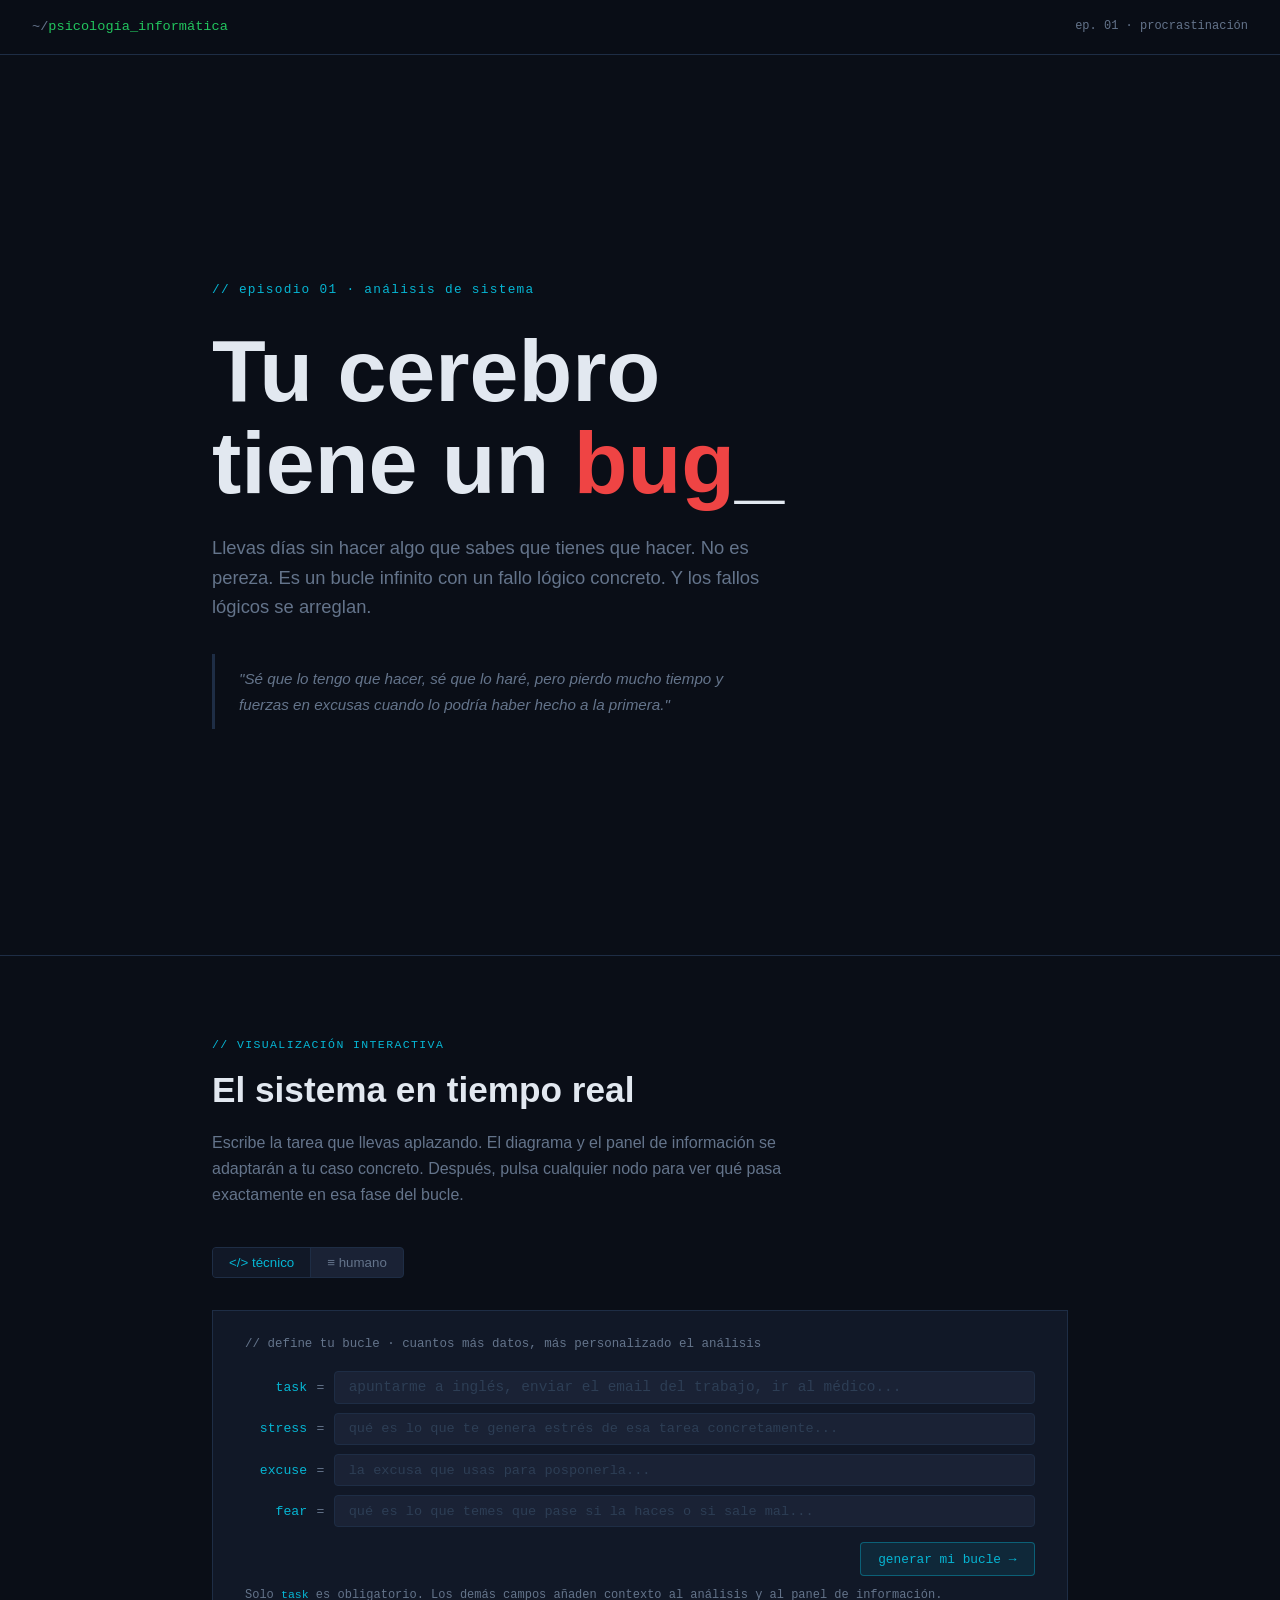
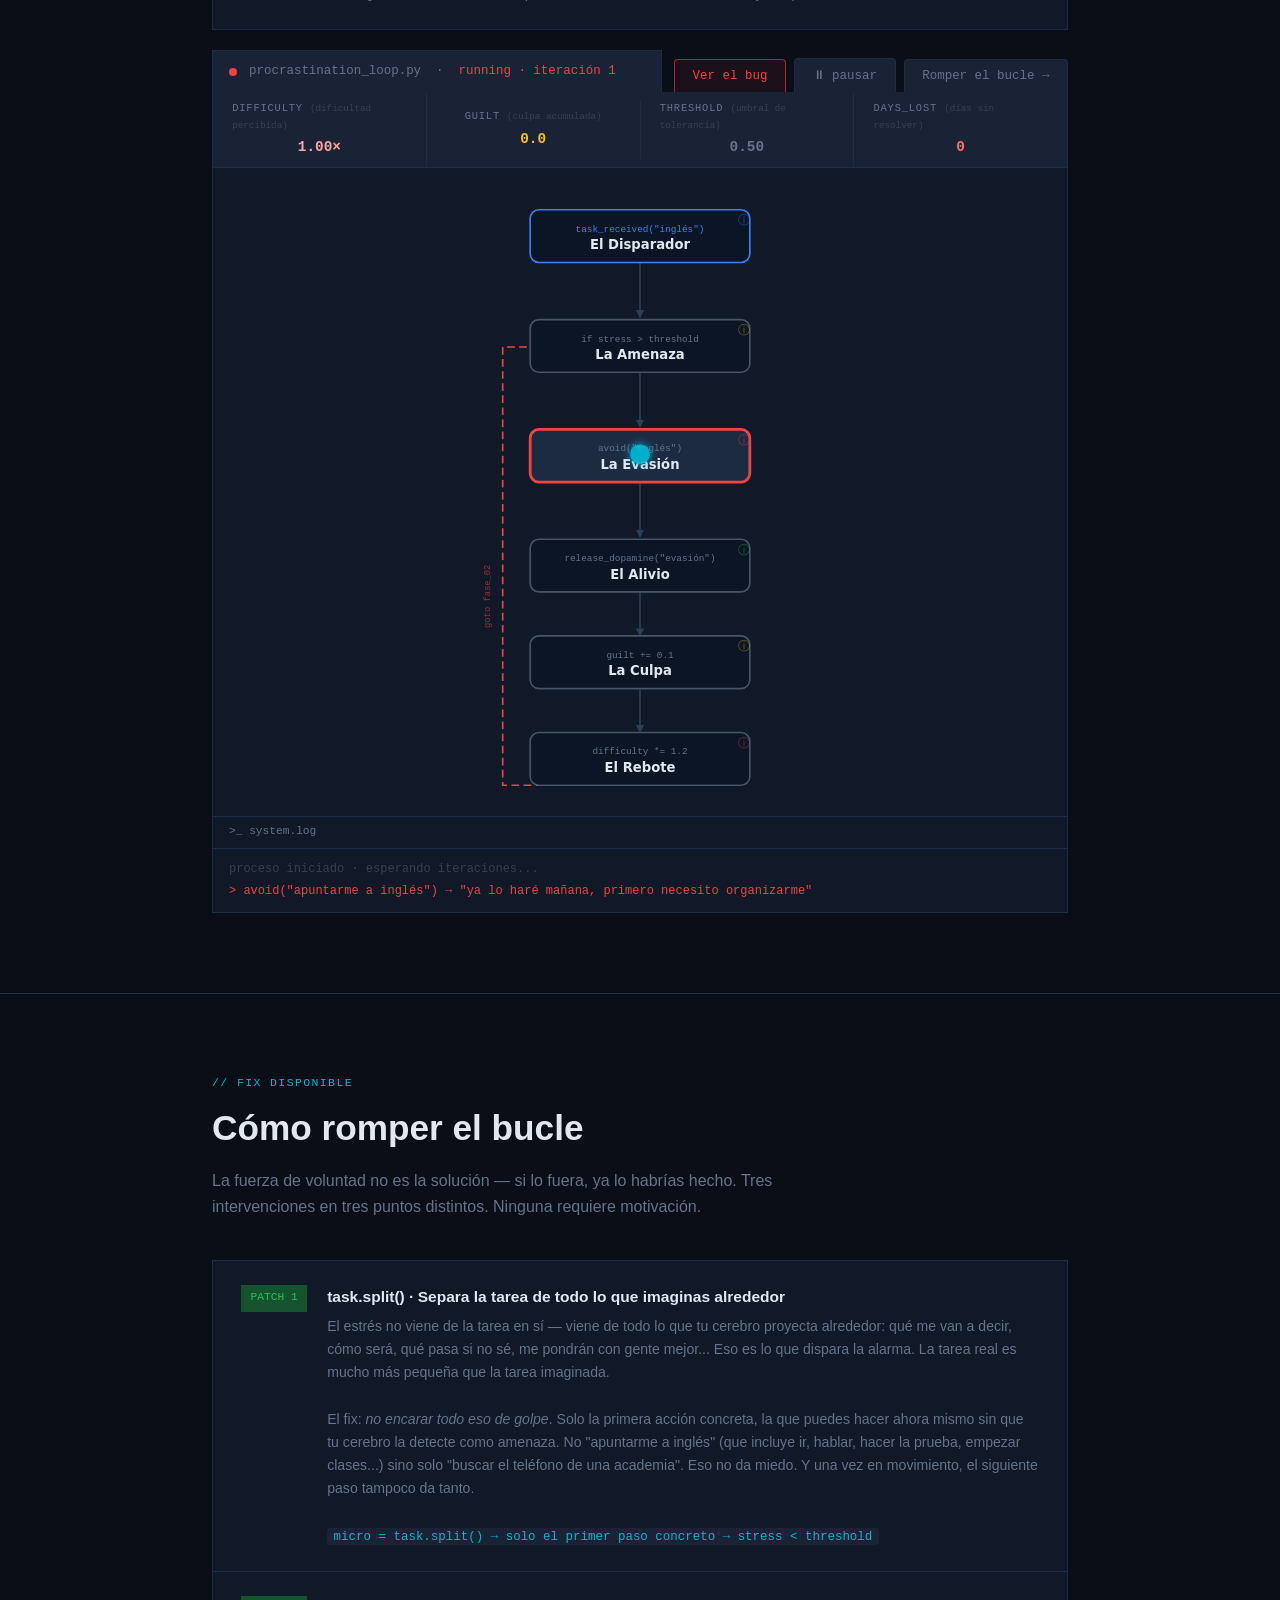
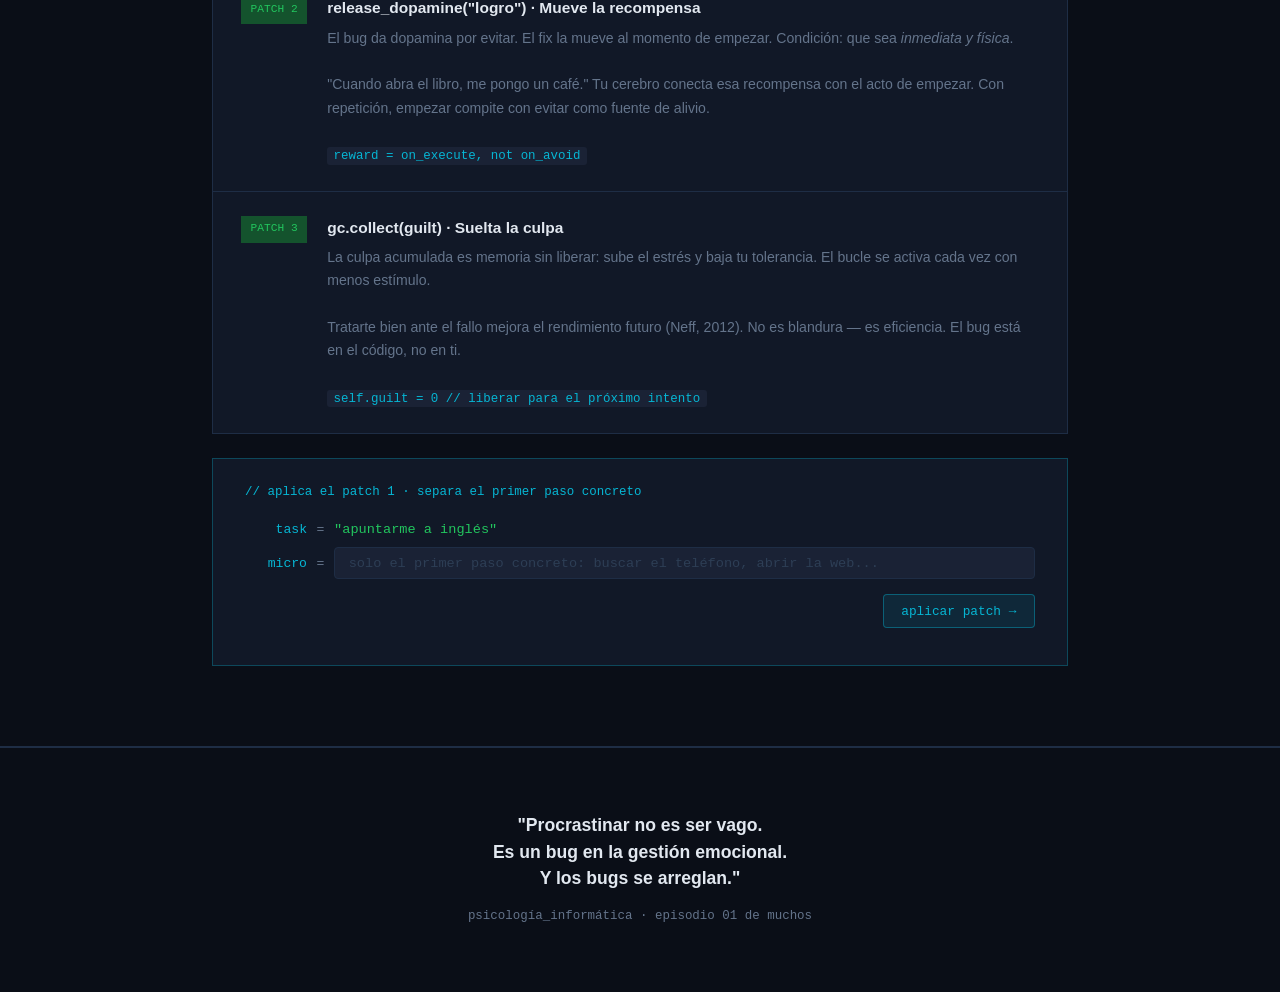
==== index.html @ adb2d603 "Proyecto psicología informática - ep01 procrastinación Dos versiones: técnica (raíz) y accesible (pa" ====
<!DOCTYPE html>
<html lang="es">
<head>
  <meta charset="UTF-8">
  <meta name="viewport" content="width=device-width, initial-scale=1.0">
  <title>Tu cerebro tiene un bug · psicología_informática</title>
  <link rel="stylesheet" href="style.css">
</head>
<body>

<nav>
  <span class="nav-logo"><span>~/</span>psicología_informática</span>
  <span class="nav-ep">ep. 01 · procrastinación</span>
</nav>

<!-- HERO -->
<div class="hero">
  <p class="hero-tag">// episodio 01 · análisis de sistema</p>
  <h1>Tu cerebro<br>tiene un <span class="bug-word">bug</span></h1>
  <p class="hero-sub">
    Llevas días sin hacer algo que sabes que tienes que hacer.
    No es pereza. Es un bucle infinito con un fallo lógico concreto.
    Y los fallos lógicos se arreglan.
  </p>
  <blockquote class="hero-quote">
    "Sé que lo tengo que hacer, sé que lo haré, pero pierdo mucho tiempo
    y fuerzas en excusas cuando lo podría haber hecho a la primera."
  </blockquote>
</div>

<hr class="div">

<!-- DIAGRAMA -->
<section class="fi">
  <div class="wrap">
    <p class="section-label">// visualización interactiva</p>
    <h2>El sistema en tiempo real</h2>
    <p class="section-desc">
      Escribe la tarea que llevas aplazando. El diagrama y el panel de información se adaptarán a tu caso concreto.
      Después, pulsa cualquier nodo para ver qué pasa exactamente en esa fase del bucle.
    </p>

    <!-- MODE TOGGLE -->
    <div class="mode-switch">
      <button class="ms-btn ms-active ms-tech" id="btn-tech">&lt;/&gt; técnico</button>
      <button class="ms-btn ms-human" id="btn-human">≡ humano</button>
    </div>

    <!-- TASK INPUT -->
    <div class="task-form">
      <div class="tf-comment">// define tu bucle · cuantos más datos, más personalizado el análisis</div>
      <div class="tf-field">
        <span class="tf-key">task</span>
        <span class="tf-eq">=</span>
        <input id="tf-task" class="tf-input tf-main" type="text"
               placeholder="apuntarme a inglés, enviar el email del trabajo, ir al médico..."
               maxlength="55"/>
      </div>
      <div class="tf-field">
        <span class="tf-key">stress</span>
        <span class="tf-eq">=</span>
        <input id="tf-stress" class="tf-input" type="text"
               placeholder="qué es lo que te genera estrés de esa tarea concretamente..."
               maxlength="90"/>
      </div>
      <div class="tf-field">
        <span class="tf-key">excuse</span>
        <span class="tf-eq">=</span>
        <input id="tf-excuse" class="tf-input" type="text"
               placeholder="la excusa que usas para posponerla..."
               maxlength="90"/>
      </div>
      <div class="tf-field">
        <span class="tf-key">fear</span>
        <span class="tf-eq">=</span>
        <input id="tf-fear" class="tf-input" type="text"
               placeholder="qué es lo que temes que pase si la haces o si sale mal..."
               maxlength="90"/>
      </div>
      <div class="tf-actions">
        <button id="task-btn" class="tf-btn">generar mi bucle →</button>
      </div>
      <div class="tf-feedback" id="tf-fb">Solo <code style="color:var(--cyan);font-size:0.72rem">task</code> es obligatorio. Los demás campos añaden contexto al análisis y al panel de información.</div>
    </div>

    <!-- CONTROLS -->
    <div class="diag-controls" style="margin-top:1.25rem">
      <div class="diag-status">
        <div class="blink-dot" id="d-dot"></div>
        <span id="d-txt" style="font-size:0.78rem;">
          procrastination_loop.py &nbsp;·&nbsp;
          <span style="color:var(--red)">running · iteración <span id="d-iter">1</span></span>
        </span>
      </div>
      <div class="diag-btns">
        <button class="d-btn d-bug" id="btn-bug">Ver el bug</button>
        <button class="d-btn" id="btn-pause">⏸ pausar</button>
        <button class="d-btn" id="btn-fix">Romper el bucle →</button>
      </div>
    </div>

    <!-- LIVE COUNTERS -->
    <div class="counters-bar" id="counters-bar">
      <div class="c-item">
        <span class="c-label">difficulty <span class="c-label-es">(dificultad percibida)</span></span>
        <span class="c-val" id="cv-diff" style="color:#f87171">1.0×</span>
      </div>
      <div class="c-item">
        <span class="c-label">guilt <span class="c-label-es">(culpa acumulada)</span></span>
        <span class="c-val" id="cv-guilt" style="color:#fbbf24">0.0</span>
      </div>
      <div class="c-item">
        <span class="c-label">threshold <span class="c-label-es">(umbral de tolerancia)</span></span>
        <span class="c-val" id="cv-thresh" style="color:var(--muted)">0.50</span>
      </div>
      <div class="c-item">
        <span class="c-label">days_lost <span class="c-label-es">(días sin resolver)</span></span>
        <span class="c-val" id="cv-days" style="color:#f87171">0</span>
      </div>
    </div>

    <!-- DIAGRAM + PANEL -->
    <div class="diag-wrap" id="diag-wrap">
      <div class="diag-svg-container">
        <svg id="diag" viewBox="0 0 310 590" xmlns="http://www.w3.org/2000/svg"
             style="width:100%;display:block;max-height:72vh;">
          <defs>
            <marker id="af" viewBox="0 0 10 10" refX="9" refY="5" markerWidth="5" markerHeight="5" orient="auto">
              <path d="M0,0 L10,5 L0,10 z" fill="#2d3e55"/>
            </marker>
            <marker id="al" viewBox="0 0 10 10" refX="9" refY="5" markerWidth="5" markerHeight="5" orient="auto">
              <path d="M0,0 L10,5 L0,10 z" fill="#ef4444"/>
            </marker>
            <marker id="ab" viewBox="0 0 10 10" refX="9" refY="5" markerWidth="5" markerHeight="5" orient="auto">
              <path d="M0,0 L10,5 L0,10 z" fill="#22c55e"/>
            </marker>
            <filter id="glow" x="-60%" y="-60%" width="220%" height="220%">
              <feGaussianBlur stdDeviation="4" result="b"/>
              <feMerge><feMergeNode in="b"/><feMergeNode in="SourceGraphic"/></feMerge>
            </filter>
          </defs>

          <!-- loop-back spine -->
          <g id="g-lb" style="transition:opacity 0.6s">
            <path d="M155,562 L30,562 L30,163 L80,163"
              stroke="#ef4444" stroke-width="1.5" fill="none"
              stroke-dasharray="7,4" marker-end="url(#al)"/>
            <text transform="translate(18,390) rotate(-90)" text-anchor="middle"
              fill="#ef4444" opacity="0.6" font-family="Courier New,monospace" font-size="8">goto fase_02</text>
          </g>

          <!-- flow arrows -->
          <line x1="155" y1="86"  x2="155" y2="136" stroke="#2d3e55" stroke-width="1.5" marker-end="url(#af)"/>
          <line x1="155" y1="186" x2="155" y2="236" stroke="#2d3e55" stroke-width="1.5" marker-end="url(#af)"/>
          <line x1="155" y1="286" x2="155" y2="336" stroke="#2d3e55" stroke-width="1.5" marker-end="url(#af)"/>
          <line x1="155" y1="386" x2="155" y2="426" stroke="#2d3e55" stroke-width="1.5" marker-end="url(#af)"/>
          <line x1="155" y1="474" x2="155" y2="514" stroke="#2d3e55" stroke-width="1.5" marker-end="url(#af)"/>

          <!-- break arrows (fix mode) -->
          <g id="g-brk" style="opacity:0;transition:opacity 0.5s 0.3s">
            <line x1="230" y1="163" x2="268" y2="163" stroke="#22c55e" stroke-width="2" marker-end="url(#ab)"/>
            <line x1="230" y1="261" x2="268" y2="261" stroke="#22c55e" stroke-width="2" marker-end="url(#ab)"/>
            <line x1="230" y1="449" x2="268" y2="449" stroke="#22c55e" stroke-width="2" marker-end="url(#ab)"/>
          </g>

          <!-- patch circles (fix mode) -->
          <g id="g-patches" style="opacity:0;transition:opacity 0.5s 0.6s">
            <g data-node="p1" style="cursor:pointer">
              <circle cx="283" cy="163" r="11" fill="rgba(20,83,45,0.6)" stroke="#22c55e" stroke-width="1.5"/>
              <text x="283" y="167" fill="#4ade80" font-family="Courier New,monospace" font-size="8" font-weight="bold" text-anchor="middle">P1</text>
            </g>
            <g data-node="p2" style="cursor:pointer">
              <circle cx="283" cy="261" r="11" fill="rgba(20,83,45,0.6)" stroke="#22c55e" stroke-width="1.5"/>
              <text x="283" y="265" fill="#4ade80" font-family="Courier New,monospace" font-size="8" font-weight="bold" text-anchor="middle">P2</text>
            </g>
            <g data-node="p3" style="cursor:pointer">
              <circle cx="283" cy="449" r="11" fill="rgba(20,83,45,0.6)" stroke="#22c55e" stroke-width="1.5"/>
              <text x="283" y="453" fill="#4ade80" font-family="Courier New,monospace" font-size="8" font-weight="bold" text-anchor="middle">P3</text>
            </g>
          </g>

          <!-- NODES -->
          <g data-node="dis" id="nd-dis">
            <rect class="node-rect" x="55" y="38" width="200" height="48" rx="8"
              fill="#0b1525" stroke="#3b82f6" stroke-width="1.5" style="transition:stroke 0.3s,fill 0.3s,stroke-width 0.3s"/>
            <text id="t-dis" x="155" y="58" fill="#3b82f6" font-family="Courier New,monospace"
              font-size="8.5" text-anchor="middle">task_received("inglés")</text>
            <text x="155" y="74" fill="#e2e8f0" font-family="system-ui,sans-serif"
              font-size="12" font-weight="700" text-anchor="middle">El Disparador</text>
            <text x="244" y="51" fill="#3b82f6" font-family="system-ui" font-size="11" opacity="0.5">ⓘ</text>
          </g>

          <g data-node="ame" id="nd-ame">
            <rect class="node-rect" id="bx-ame" x="55" y="138" width="200" height="48" rx="8"
              fill="#0b1525" stroke="#475569" stroke-width="1.5" style="transition:stroke 0.3s,fill 0.3s,stroke-width 0.3s"/>
            <text id="t-ame" x="155" y="158" fill="#64748b" font-family="Courier New,monospace"
              font-size="8.5" text-anchor="middle">if stress &gt; threshold</text>
            <text x="155" y="174" fill="#e2e8f0" font-family="system-ui,sans-serif"
              font-size="12" font-weight="700" text-anchor="middle">La Amenaza</text>
            <text x="244" y="151" fill="#eab308" font-family="system-ui" font-size="11" opacity="0.5">ⓘ</text>
          </g>

          <g data-node="eva" id="nd-eva">
            <rect class="node-rect" id="bx-eva" x="55" y="238" width="200" height="48" rx="8"
              fill="#0b1525" stroke="#475569" stroke-width="1.5" style="transition:stroke 0.3s,fill 0.3s,stroke-width 0.3s"/>
            <text id="t-eva" x="155" y="258" fill="#64748b" font-family="Courier New,monospace"
              font-size="8.5" text-anchor="middle">avoid("inglés")</text>
            <text x="155" y="274" fill="#e2e8f0" font-family="system-ui,sans-serif"
              font-size="12" font-weight="700" text-anchor="middle">La Evasión</text>
            <text x="244" y="251" fill="#ef4444" font-family="system-ui" font-size="11" opacity="0.5">ⓘ</text>
          </g>

          <g data-node="ali" id="nd-ali">
            <rect class="node-rect" id="bx-ali" x="55" y="338" width="200" height="48" rx="8"
              fill="#0b1525" stroke="#475569" stroke-width="1.5" style="transition:stroke 0.3s,fill 0.3s,stroke-width 0.3s"/>
            <text id="t-ali" x="155" y="358" fill="#64748b" font-family="Courier New,monospace"
              font-size="8.5" text-anchor="middle">release_dopamine("evasión")</text>
            <text x="155" y="374" fill="#e2e8f0" font-family="system-ui,sans-serif"
              font-size="12" font-weight="700" text-anchor="middle">El Alivio</text>
            <text x="244" y="351" fill="#22c55e" font-family="system-ui" font-size="11" opacity="0.5">ⓘ</text>
          </g>

          <g data-node="cul" id="nd-cul">
            <rect class="node-rect" id="bx-cul" x="55" y="426" width="200" height="48" rx="8"
              fill="#0b1525" stroke="#475569" stroke-width="1.5" style="transition:stroke 0.3s,fill 0.3s,stroke-width 0.3s"/>
            <text id="t-cul" x="155" y="446" fill="#64748b" font-family="Courier New,monospace"
              font-size="8.5" text-anchor="middle">guilt += 0.1</text>
            <text x="155" y="462" fill="#e2e8f0" font-family="system-ui,sans-serif"
              font-size="12" font-weight="700" text-anchor="middle">La Culpa</text>
            <text x="244" y="439" fill="#eab308" font-family="system-ui" font-size="11" opacity="0.5">ⓘ</text>
          </g>

          <g data-node="reb" id="nd-reb">
            <rect class="node-rect" id="bx-reb" x="55" y="514" width="200" height="48" rx="8"
              fill="#0b1525" stroke="#475569" stroke-width="1.5" style="transition:stroke 0.3s,fill 0.3s,stroke-width 0.3s"/>
            <text id="t-reb" x="155" y="534" fill="#64748b" font-family="Courier New,monospace"
              font-size="8.5" text-anchor="middle">difficulty *= 1.2</text>
            <text x="155" y="550" fill="#e2e8f0" font-family="system-ui,sans-serif"
              font-size="12" font-weight="700" text-anchor="middle">El Rebote</text>
            <text x="244" y="527" fill="#ef4444" font-family="system-ui" font-size="11" opacity="0.5">ⓘ</text>
          </g>

          <!-- token -->
          <circle id="tok" cx="155" cy="163" r="9" fill="#06b6d4" filter="url(#glow)" opacity="0.95"/>
        </svg>
      </div>

      <!-- INFO PANEL -->
      <div class="info-panel" id="info-panel">
        <div class="info-panel-inner">
          <div class="panel-head">
            <div>
              <div class="panel-fase" id="p-fase"></div>
              <div class="panel-title" id="p-title"></div>
            </div>
            <button class="panel-close" id="panel-close">×</button>
          </div>
          <div id="p-code-wrap"></div>
          <p class="panel-story" id="p-story"></p>
          <div class="panel-vars-title" id="p-vars-title">variables · estado del sistema</div>
          <div id="p-vars"></div>
          <div class="panel-note" id="p-note"></div>
        </div>
      </div>
    </div><!-- /diag-wrap -->

    <!-- CONSOLE LOG -->
    <div class="console-log" id="console-log">
      <div class="console-header">&gt;_ system.log</div>
      <div class="console-body" id="console-body">
        <div class="log-line"><span class="log-muted">proceso iniciado · esperando iteraciones...</span></div>
      </div>
    </div>

  </div>
</section>

<hr class="div">

<!-- CÓMO ROMPER EL BUCLE -->
<section class="fi">
  <div class="wrap">
    <p class="section-label">// fix disponible</p>
    <h2>Cómo romper el bucle</h2>
    <p class="section-desc">La fuerza de voluntad no es la solución — si lo fuera, ya lo habrías hecho. Tres intervenciones en tres puntos distintos. Ninguna requiere motivación.</p>
    <div class="patches">
      <div class="patch">
        <div class="patch-tag">PATCH 1</div>
        <div>
          <div class="patch-name">task.split() · Separa la tarea de todo lo que imaginas alrededor</div>
          <div class="patch-body">
            El estrés no viene de la tarea en sí — viene de todo lo que tu cerebro proyecta alrededor: qué me van a decir, cómo será, qué pasa si no sé, me pondrán con gente mejor... Eso es lo que dispara la alarma. La tarea real es mucho más pequeña que la tarea imaginada.<br><br>
            El fix: <em>no encarar todo eso de golpe</em>. Solo la primera acción concreta, la que puedes hacer ahora mismo sin que tu cerebro la detecte como amenaza. No "apuntarme a inglés" (que incluye ir, hablar, hacer la prueba, empezar clases...) sino solo "buscar el teléfono de una academia". Eso no da miedo. Y una vez en movimiento, el siguiente paso tampoco da tanto.<br><br>
            <span class="inline-code">micro = task.split() → solo el primer paso concreto → stress &lt; threshold</span>
          </div>
        </div>
      </div>
      <div class="patch">
        <div class="patch-tag">PATCH 2</div>
        <div>
          <div class="patch-name">release_dopamine("logro") · Mueve la recompensa</div>
          <div class="patch-body">
            El bug da dopamina por evitar. El fix la mueve al momento de empezar. Condición: que sea <em>inmediata y física</em>.<br><br>
            "Cuando abra el libro, me pongo un café." Tu cerebro conecta esa recompensa con el acto de empezar. Con repetición, empezar compite con evitar como fuente de alivio.<br><br>
            <span class="inline-code">reward = on_execute, not on_avoid</span>
          </div>
        </div>
      </div>
      <div class="patch">
        <div class="patch-tag">PATCH 3</div>
        <div>
          <div class="patch-name">gc.collect(guilt) · Suelta la culpa</div>
          <div class="patch-body">
            La culpa acumulada es memoria sin liberar: sube el estrés y baja tu tolerancia. El bucle se activa cada vez con menos estímulo.<br><br>
            Tratarte bien ante el fallo mejora el rendimiento futuro (Neff, 2012). No es blandura — es eficiencia. El bug está en el código, no en ti.<br><br>
            <span class="inline-code">self.guilt = 0 // liberar para el próximo intento</span>
          </div>
        </div>
      </div>
    </div>

    <!-- MICRO-TASK -->
    <div class="micro-box" id="micro-box">
      <div class="micro-header">// aplica el patch 1 · separa el primer paso concreto</div>
      <div class="micro-prompt">
        <span class="tf-key">task</span>
        <span class="tf-eq">=</span>
        <span class="micro-val" id="micro-task-val">"apuntarme a inglés"</span>
      </div>
      <div class="tf-field" style="margin-top:0.4rem">
        <span class="tf-key">micro</span>
        <span class="tf-eq">=</span>
        <input id="tf-micro" class="tf-input" type="text"
               placeholder="solo el primer paso concreto: buscar el teléfono, abrir la web..."
               maxlength="90"/>
      </div>
      <div class="tf-actions">
        <button id="micro-btn" class="tf-btn">aplicar patch →</button>
      </div>
      <div class="micro-result" id="micro-result"></div>
    </div>

  </div>
</section>

<hr class="div">

<footer>
  <p class="footer-quote">"Procrastinar no es ser vago.<br>Es un bug en la gestión emocional.<br>Y los bugs se arreglan."</p>
  <p class="footer-sub">psicología_informática · episodio 01 de muchos</p>
</footer>

<script src="main.js"></script>
</body>
</html>
---- style.css ----
:root {
  --bg:         #0a0e17;
  --bg2:        #111827;
  --bg3:        #1a2235;
  --border:     #1e2d45;
  --text:       #e2e8f0;
  --muted:      #64748b;
  --green:      #22c55e;
  --green-dim:  #14532d;
  --red:        #ef4444;
  --red-dim:    #7f1d1d;
  --yellow:     #eab308;
  --blue:       #3b82f6;
  --cyan:       #06b6d4;
  --mono: 'Courier New', 'Consolas', monospace;
  --sans: -apple-system, BlinkMacSystemFont, 'Segoe UI', sans-serif;
}

* { margin: 0; padding: 0; box-sizing: border-box; }
body { background: var(--bg); color: var(--text); font-family: var(--sans); line-height: 1.6; overflow-x: hidden; }

/* NAV */
nav {
  padding: 1rem 2rem; border-bottom: 1px solid var(--border);
  display: flex; align-items: center; gap: 0.75rem;
  position: sticky; top: 0; background: rgba(10,14,23,0.92);
  backdrop-filter: blur(8px); z-index: 100;
}
.nav-logo { font-family: var(--mono); font-size: 0.85rem; color: var(--green); }
.nav-logo span { color: var(--muted); }
.nav-ep { font-family: var(--mono); font-size: 0.75rem; color: var(--muted); margin-left: auto; }

/* LAYOUT */
.wrap { max-width: 920px; margin: 0 auto; padding: 0 2rem; }
section { padding: 5rem 0; }
.section-label { font-family: var(--mono); font-size: 0.72rem; color: var(--cyan); text-transform: uppercase; letter-spacing: 0.12em; margin-bottom: 0.5rem; }
h2 { font-size: clamp(1.6rem, 3vw, 2.2rem); font-weight: 700; margin-bottom: 0.75rem; }
.section-desc { color: var(--muted); max-width: 580px; margin-bottom: 2.5rem; font-size: 1rem; }

/* HERO */
.hero { min-height: 100vh; display: flex; flex-direction: column; justify-content: center; padding: 5rem 2rem; max-width: 920px; margin: 0 auto; }
.hero-tag { font-family: var(--mono); font-size: 0.8rem; color: var(--cyan); letter-spacing: 0.1em; margin-bottom: 1.5rem; }
.hero h1 { font-size: clamp(2.8rem, 7vw, 5.5rem); font-weight: 800; line-height: 1.05; margin-bottom: 1.5rem; }
.hero h1 .bug-word { color: var(--red); }
.hero h1 .bug-word::after { content: '_'; animation: blink 1s step-end infinite; color: var(--text); }
@keyframes blink { 0%,100% { opacity:1 } 50% { opacity:0 } }
.hero-sub { font-size: 1.15rem; color: var(--muted); max-width: 560px; margin-bottom: 2rem; }
.hero-quote { border-left: 3px solid var(--border); padding: 0.75rem 1.5rem; color: var(--muted); font-style: italic; font-size: 0.95rem; max-width: 580px; line-height: 1.7; }

/* TASK FORM */
.task-form {
  border: 1px solid var(--border); background: var(--bg2); padding: 1.5rem 2rem;
  margin-bottom: 0;
}
.tf-comment { font-family: var(--mono); font-size: 0.78rem; color: var(--muted); margin-bottom: 1rem; }
.tf-field { display: flex; gap: 0.6rem; align-items: center; margin-bottom: 0.55rem; }
.tf-key { font-family: var(--mono); font-size: 0.82rem; color: var(--cyan); min-width: 62px; text-align: right; flex-shrink: 0; }
.tf-eq  { font-family: var(--mono); font-size: 0.82rem; color: var(--muted); flex-shrink: 0; }
.tf-input {
  flex: 1;
  background: var(--bg3); border: 1px solid var(--border); border-radius: 4px;
  color: var(--text); font-family: var(--mono); font-size: 0.85rem;
  padding: 0.48rem 0.85rem; outline: none;
  transition: border-color 0.2s;
}
.tf-input:focus { border-color: var(--cyan); }
.tf-input::placeholder { color: #2d3e55; }
.tf-input.tf-main { font-size: 0.9rem; }
.tf-actions { margin-top: 0.9rem; display: flex; justify-content: flex-end; }
.tf-btn {
  font-family: var(--mono); font-size: 0.8rem; padding: 0.55rem 1.1rem;
  background: rgba(6,182,212,0.1); border: 1px solid rgba(6,182,212,0.4);
  color: var(--cyan); cursor: pointer; border-radius: 4px; transition: all 0.2s; white-space: nowrap;
}
.tf-btn:hover { background: rgba(6,182,212,0.2); border-color: var(--cyan); }
.tf-feedback { font-family: var(--mono); font-size: 0.75rem; color: var(--muted); margin-top: 0.6rem; transition: color 0.3s; }
.tf-feedback.ok { color: var(--green); }

/* DIAGRAM CONTROLS */
.diag-controls { display: flex; align-items: stretch; gap: 0.75rem; flex-wrap: wrap; margin-bottom: 0; }
.diag-status {
  display: flex; align-items: center; gap: 0.75rem; padding: 0.65rem 1rem;
  background: var(--bg3); border: 1px solid var(--border); border-bottom: none;
  font-family: var(--mono); font-size: 0.78rem; color: var(--muted); flex: 1; min-width: 200px;
}
.blink-dot { width: 8px; height: 8px; border-radius: 50%; background: var(--red); animation: pulse-dot 1.2s ease-in-out infinite; flex-shrink: 0; }
@keyframes pulse-dot {
  0%,100% { opacity:1; box-shadow: 0 0 0 0 rgba(239,68,68,0.4); }
  50%      { opacity:0.6; box-shadow: 0 0 0 4px rgba(239,68,68,0); }
}
.diag-btns { display: flex; gap: 0.5rem; align-items: flex-end; }
.d-btn {
  font-family: var(--mono); font-size: 0.78rem; padding: 0.55rem 1.1rem;
  border: 1px solid var(--border); border-bottom: none;
  background: var(--bg3); color: var(--muted); cursor: pointer;
  border-radius: 4px 4px 0 0; transition: all 0.2s; white-space: nowrap;
}
.d-btn:hover { border-color: var(--text); color: var(--text); }
.d-btn.d-bug    { border-color: rgba(239,68,68,0.6); color: var(--red); background: rgba(239,68,68,0.08); }
.d-btn.d-fix    { border-color: rgba(34,197,94,0.6); color: var(--green); background: rgba(34,197,94,0.08); }
.d-btn.d-paused { border-color: rgba(234,179,8,0.6); color: var(--yellow); background: rgba(234,179,8,0.08); }

/* COUNTERS BAR */
.counters-bar {
  display: flex; align-items: center; gap: 0; flex-wrap: wrap;
  border: 1px solid var(--border); border-top: none; border-bottom: none;
  background: var(--bg3); font-family: var(--mono); font-size: 0.75rem;
  overflow: hidden;
}
.c-item {
  display: flex; flex-direction: column; align-items: center;
  padding: 0.5rem 1.2rem; border-right: 1px solid var(--border); flex: 1;
}
.c-item:last-child { border-right: none; }
.c-label { color: var(--muted); font-size: 0.65rem; text-transform: uppercase; letter-spacing: 0.08em; margin-bottom: 0.15rem; }
.c-label-es { color: #374151; font-size: 0.58rem; text-transform: none; letter-spacing: 0; }
.c-val { font-size: 0.9rem; font-weight: 700; transition: color 0.3s, transform 0.2s; }
.c-val.pulse { animation: cPulse 0.35s ease; }
@keyframes cPulse { 0%,100% { transform:scale(1) } 50% { transform:scale(1.25) } }
.c-val.flash-red   { color: var(--red) !important; }
.c-val.flash-green { color: var(--green) !important; }
#cv-diff   { color: #f87171; }
#cv-guilt  { color: #fbbf24; }
#cv-thresh { color: var(--muted); }
#cv-days   { color: #f87171; }

/* DIAGRAM WRAP */
.diag-wrap { display: flex; align-items: stretch; border: 1px solid var(--border); background: var(--bg2); overflow: hidden; }
.diag-svg-container { flex: 1; min-width: 0; }

/* INFO PANEL */
.info-panel { width: 0; overflow: hidden; flex-shrink: 0; background: #0c1422; transition: width 0.38s cubic-bezier(0.4,0,0.2,1); }
.info-panel.open { width: 340px; border-left: 1px solid var(--border); }
.info-panel-inner { width: 340px; padding: 1.4rem 1.5rem; min-height: 100%; overflow-y: auto; }
.panel-head { display: flex; align-items: flex-start; justify-content: space-between; margin-bottom: 1rem; }
.panel-fase  { font-family: var(--mono); font-size: 0.68rem; text-transform: uppercase; letter-spacing: 0.1em; margin-bottom: 0.3rem; }
.panel-title { font-size: 1.2rem; font-weight: 800; margin-bottom: 0.6rem; }
.panel-code  { font-family: var(--mono); font-size: 0.8rem; color: var(--cyan); background: var(--bg3); border: 1px solid var(--border); padding: 0.4rem 0.8rem; border-radius: 4px; display: inline-block; margin-bottom: 1.1rem; }
.panel-story { font-size: 0.9rem; color: #a0b0c8; line-height: 1.7; margin-bottom: 1.3rem; border-left: 2px solid var(--border); padding-left: 0.9rem; }
.panel-vars-title { font-family: var(--mono); font-size: 0.68rem; color: var(--muted); text-transform: uppercase; letter-spacing: 0.1em; margin-bottom: 0.7rem; padding-bottom: 0.4rem; border-bottom: 1px solid var(--border); }
.p-var { margin-bottom: 1rem; padding: 0.75rem 0.9rem; background: var(--bg3); border-radius: 5px; border-left: 2px solid var(--border); }
.p-var-top { display: flex; align-items: baseline; gap: 0.5rem; margin-bottom: 0.35rem; flex-wrap: wrap; }
.p-var-name { font-family: var(--mono); font-size: 0.8rem; color: #e5c07b; }
.p-var-val  { font-family: var(--mono); font-size: 0.8rem; color: #98c379; }
.p-var-desc { font-size: 0.82rem; color: var(--muted); line-height: 1.55; }
.panel-note { margin-top: 1.2rem; padding: 0.75rem 0.9rem; border: 1px solid rgba(255,255,255,0.06); border-radius: 5px; font-size: 0.82rem; color: #7a90a8; font-style: italic; line-height: 1.6; }
.panel-note::before { content: '// '; font-family: var(--mono); color: var(--muted); }
.panel-close { background: none; border: 1px solid var(--border); color: var(--muted); cursor: pointer; width: 26px; height: 26px; border-radius: 4px; font-size: 1rem; display: flex; align-items: center; justify-content: center; transition: all 0.2s; flex-shrink: 0; margin-top: 2px; }
.panel-close:hover { border-color: var(--text); color: var(--text); }

/* MODE TOGGLE */
.mode-switch { display: inline-flex; background: var(--bg3); border: 1px solid var(--border); border-radius: 4px; overflow: hidden; font-family: var(--mono); font-size: 0.75rem; margin-bottom: 2rem; }
.ms-btn { padding: 0.42rem 1rem; border: none; background: none; color: var(--muted); cursor: pointer; transition: all 0.2s; white-space: nowrap; }
.ms-btn:hover { color: var(--text); }
.ms-btn.ms-active { background: var(--bg2); border-right: 1px solid var(--border); }
.ms-btn.ms-active.ms-tech  { color: var(--cyan); }
.ms-btn.ms-active.ms-human { color: var(--green); border-right: none; border-left: 1px solid var(--border); }

/* PANEL human mode */
.panel-code-h { font-size: 0.88rem; color: var(--green); background: rgba(34,197,94,0.07); border: 1px solid rgba(34,197,94,0.2); padding: 0.4rem 0.9rem; border-radius: 4px; display: inline-block; margin-bottom: 1.1rem; font-weight: 600; }

/* SVG node hover */
#diag [data-node] { cursor: pointer; }

/* BREAK ANIMATION */
@keyframes breakFlash { 0%,100% { opacity:1 } 20%,60% { opacity:0.2 } 40%,80% { opacity:0.8 } }
.breaking { animation: breakFlash 0.5s ease; }

/* STATUS BAR */
.status-bar { display: flex; align-items: center; gap: 0.75rem; padding: 0.65rem 1rem; background: var(--bg3); border: 1px solid var(--border); border-bottom: none; font-family: var(--mono); font-size: 0.78rem; color: var(--muted); }

/* PHASES GRID */
.phases-grid { display: grid; grid-template-columns: 1fr 1fr; border: 1px solid var(--border); }
.phase { padding: 1.5rem 1.75rem; border-right: 1px solid var(--border); border-bottom: 1px solid var(--border); background: var(--bg2); transition: background 0.25s, border-color 0.25s; }
.phase:nth-child(even) { border-right: none; }
.phase:nth-child(5), .phase:nth-child(6) { border-bottom: none; }
.phase.active { background: rgba(239,68,68,0.06); border-color: rgba(239,68,68,0.45); }
.phase-num   { font-family: var(--mono); font-size: 0.65rem; color: var(--muted); letter-spacing: 0.08em; margin-bottom: 0.4rem; }
.phase-title { font-weight: 700; font-size: 1rem; margin-bottom: 0.35rem; }
.phase-code  { font-family: var(--mono); font-size: 0.72rem; padding: 0.25rem 0.5rem; border-radius: 3px; display: inline-block; margin-bottom: 0.6rem; background: var(--bg3); }
.phase-desc  { font-size: 0.84rem; color: var(--muted); line-height: 1.55; }
.ph1 .phase-title { color: var(--blue); }   .ph1 .phase-code { color: var(--blue); }
.ph2 .phase-title { color: var(--yellow); } .ph2 .phase-code { color: var(--yellow); }
.ph3 .phase-title { color: var(--red); }    .ph3 .phase-code { color: var(--red); }
.ph4 .phase-title { color: var(--green); }  .ph4 .phase-code { color: var(--green); }
.ph5 .phase-title { color: var(--yellow); } .ph5 .phase-code { color: var(--yellow); }
.ph6 .phase-title { color: var(--red); }    .ph6 .phase-code { color: var(--red); }
.loop-footer { border: 1px solid rgba(239,68,68,0.35); border-top: none; padding: 1rem 1.5rem; font-family: var(--mono); font-size: 0.82rem; color: var(--red); display: flex; align-items: center; gap: 1rem; animation: pulse-border 2.5s ease-in-out infinite; }
@keyframes pulse-border { 0%,100% { box-shadow: none } 50% { box-shadow: 0 4px 20px rgba(239,68,68,0.12) } }

/* CODE WINDOW */
.code-window { background: var(--bg2); border: 1px solid var(--border); border-radius: 6px; overflow: hidden; margin: 1.5rem 0; }
.code-titlebar { background: var(--bg3); padding: 0.7rem 1rem; display: flex; align-items: center; gap: 1rem; border-bottom: 1px solid var(--border); }
.dots { display: flex; gap: 0.4rem; }
.dot { width: 11px; height: 11px; border-radius: 50%; }
.dot-r { background: #ff5f57; } .dot-y { background: #ffbd2e; } .dot-g { background: #28c840; }
.code-filename { font-family: var(--mono); font-size: 0.78rem; color: var(--muted); }
.badge { display: inline-block; font-family: var(--mono); font-size: 0.65rem; padding: 0.15rem 0.5rem; border-radius: 3px; vertical-align: middle; margin-left: 0.5rem; }
.b-bug { background: var(--red-dim); color: var(--red); }
.b-fix { background: var(--green-dim); color: var(--green); }
.code-body { padding: 1.5rem 1.75rem; font-family: var(--mono); font-size: 0.83rem; line-height: 2; overflow-x: auto; }
.kw { color: #c678dd; } .fn { color: #61afef; } .str { color: #98c379; }
.num { color: #d19a66; } .cm { color: #4b5563; font-style: italic; }
.cm-b { color: #ef4444; font-style: italic; } .cm-g { color: #4ade80; font-style: italic; }
.op { color: #56b6c2; } .slf { color: #e06c75; } .prop { color: #e5c07b; }
.ln-bug { display: block; background: rgba(239,68,68,0.10); border-left: 3px solid var(--red); margin-left: -1.75rem; padding-left: calc(1.75rem - 3px); margin-right: -1.75rem; padding-right: 1.75rem; }
.ln-fix { display: block; background: rgba(34,197,94,0.07); border-left: 3px solid var(--green); margin-left: -1.75rem; padding-left: calc(1.75rem - 3px); margin-right: -1.75rem; padding-right: 1.75rem; }
.code-output { font-family: var(--mono); font-size: 0.82rem; color: var(--muted); margin-top: 0.5rem; }
.code-output .err { color: var(--red); } .code-output .ok { color: var(--green); }

/* CALLOUT */
.callout { border: 1px solid var(--border); padding: 1.25rem 1.5rem; margin-bottom: 1.5rem; background: var(--bg2); }
.callout-bug { border-color: rgba(239,68,68,0.4); background: rgba(239,68,68,0.03); }
.callout-fix { border-color: rgba(34,197,94,0.35); background: rgba(34,197,94,0.03); }
.callout-title { font-family: var(--mono); font-size: 0.75rem; text-transform: uppercase; letter-spacing: 0.06em; margin-bottom: 0.6rem; }
.callout-bug .callout-title { color: var(--red); }
.callout-fix .callout-title { color: var(--green); }
.callout p { font-size: 0.92rem; color: var(--muted); }
.callout em { color: var(--text); font-style: normal; font-weight: 600; }

/* PATCHES */
.patches { display: grid; gap: 1px; background: var(--border); border: 1px solid var(--border); }
.patch { background: var(--bg2); padding: 1.5rem 1.75rem; display: grid; grid-template-columns: auto 1fr; gap: 1.25rem; align-items: start; }
.patch-tag  { font-family: var(--mono); font-size: 0.7rem; color: var(--green); background: var(--green-dim); padding: 0.3rem 0.6rem; white-space: nowrap; }
.patch-name { font-weight: 700; margin-bottom: 0.35rem; font-size: 0.97rem; }
.patch-body { font-size: 0.88rem; color: var(--muted); line-height: 1.65; }
.inline-code { font-family: var(--mono); font-size: 0.78rem; color: var(--cyan); background: var(--bg3); padding: 0.1rem 0.4rem; border-radius: 3px; }

/* FOOTER */
footer { border-top: 1px solid var(--border); padding: 4rem 2rem; text-align: center; }
.footer-quote { font-size: 1.1rem; font-weight: 600; max-width: 480px; margin: 0 auto 1rem; line-height: 1.5; }
.footer-sub { font-family: var(--mono); font-size: 0.78rem; color: var(--muted); }

.div { border: none; border-top: 1px solid var(--border); margin: 0; }
.fi { opacity: 0; transform: translateY(18px); transition: opacity 0.55s ease, transform 0.55s ease; }
.fi.vis { opacity: 1; transform: none; }

/* CONSOLE LOG */
.console-log { border: 1px solid var(--border); border-top: none; background: var(--bg2); font-family: var(--mono); font-size: 0.75rem; }
.console-header { padding: 0.4rem 1rem; color: var(--muted); border-bottom: 1px solid var(--border); font-size: 0.7rem; }
.console-body { padding: 0.6rem 1rem; max-height: 150px; overflow-y: auto; scroll-behavior: smooth; }
.log-line { padding: 0.12rem 0; line-height: 1.5; animation: logFade 0.3s ease; }
.log-muted { color: #374151; }
@keyframes logFade { from { opacity:0; transform:translateY(4px) } to { opacity:1; transform:none } }

/* MICRO-TASK BOX */
.micro-box { border: 1px solid rgba(6,182,212,0.3); background: var(--bg2); padding: 1.5rem 2rem; margin-top: 1.5rem; }
.micro-header { font-family: var(--mono); font-size: 0.78rem; color: var(--cyan); margin-bottom: 1rem; }
.micro-prompt { display: flex; gap: 0.6rem; align-items: center; margin-bottom: 0.3rem; }
.micro-val { font-family: var(--mono); font-size: 0.85rem; color: var(--green); }
.micro-result { margin-top: 0.8rem; font-family: var(--mono); font-size: 0.78rem; line-height: 1.8; }
.micro-result .mr-line { animation: logFade 0.3s ease; }

@media (max-width: 700px) {
  .diag-wrap { flex-direction: column; }
  .info-panel { width: 100% !important; height: 0; border-left: none !important; transition: height 0.38s cubic-bezier(0.4,0,0.2,1); }
  .info-panel.open { height: 460px; border-top: 1px solid var(--border) !important; }
  .info-panel-inner { width: 100%; max-height: 460px; }
  .phases-grid { grid-template-columns: 1fr; }
  .phase:nth-child(even) { border-right: 1px solid var(--border); }
  .phase:nth-child(5) { border-bottom: 1px solid var(--border); }
  .phase:nth-child(6) { border-bottom: none; }
  .patch { grid-template-columns: 1fr; }
  .diag-btns { width: 100%; }
  .d-btn { flex: 1; border-radius: 4px; border-bottom: 1px solid var(--border); }
  .c-item { padding: 0.5rem 0.6rem; }
}
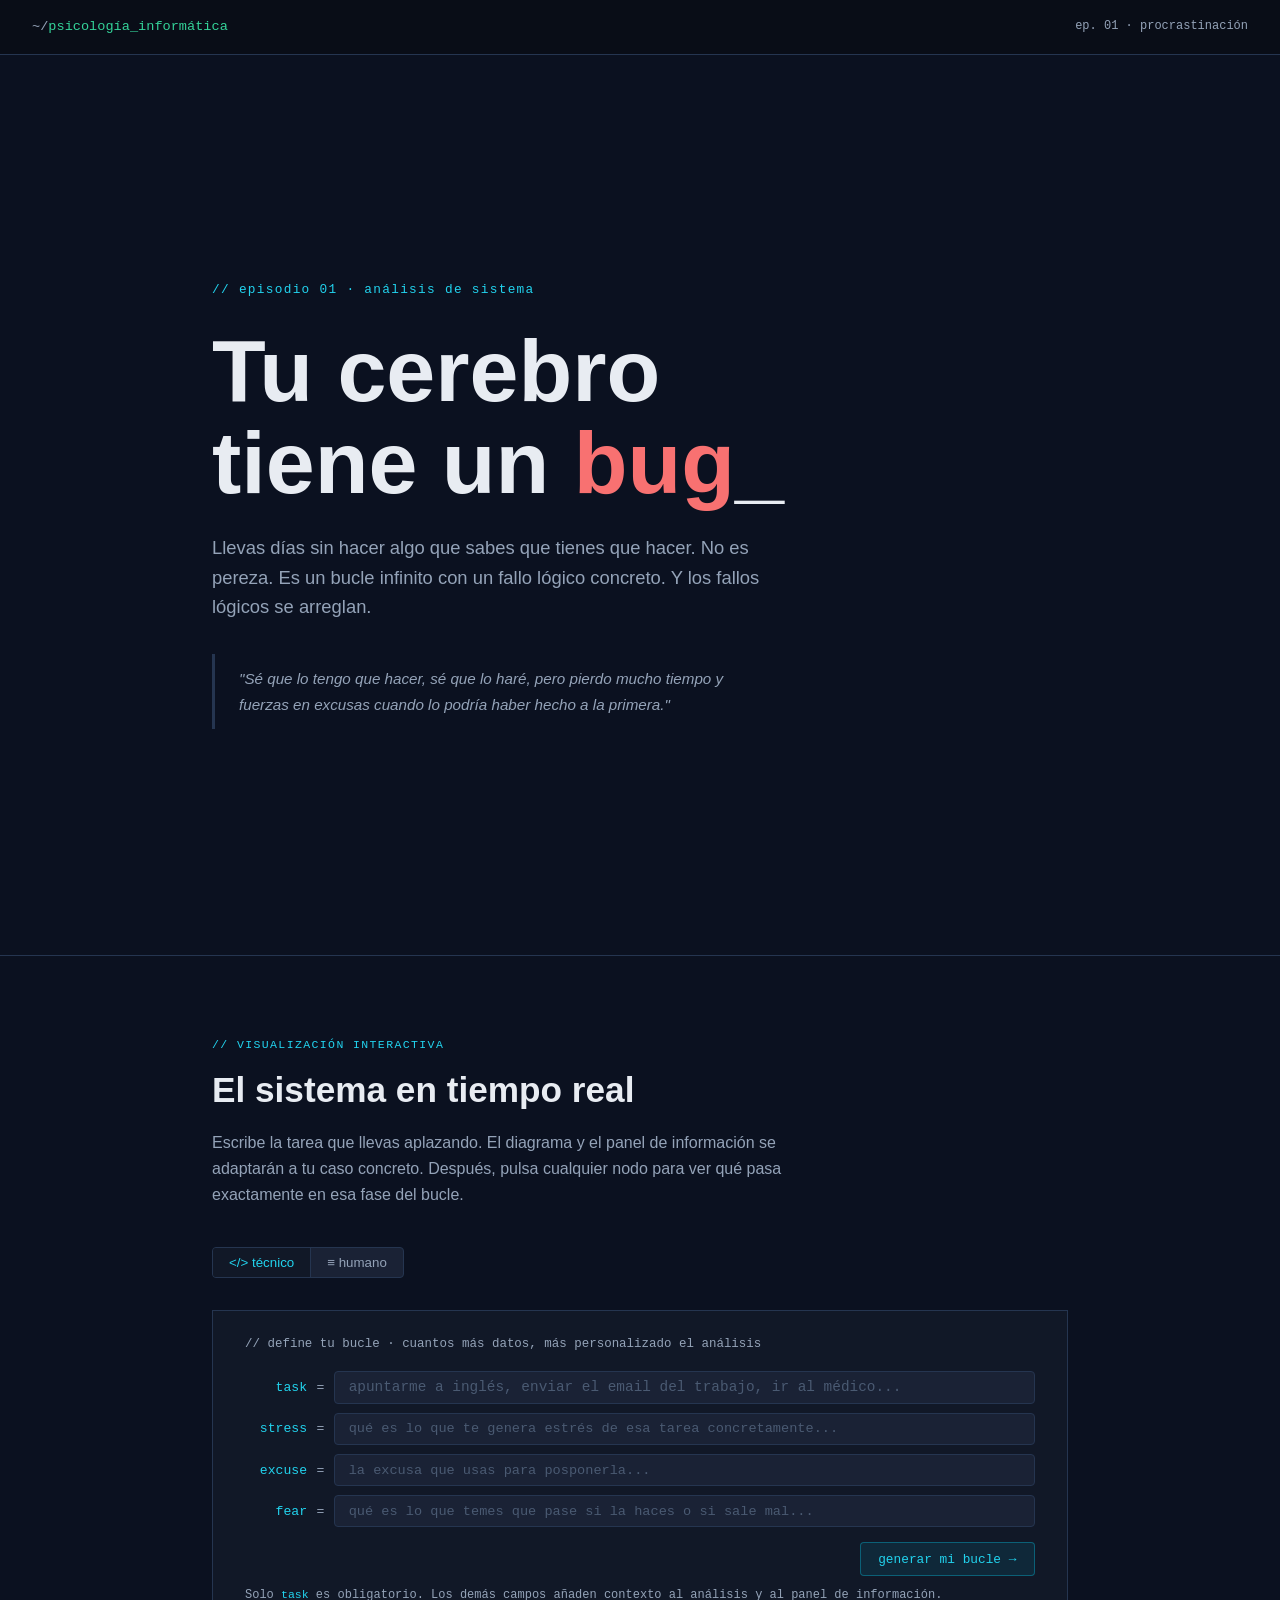
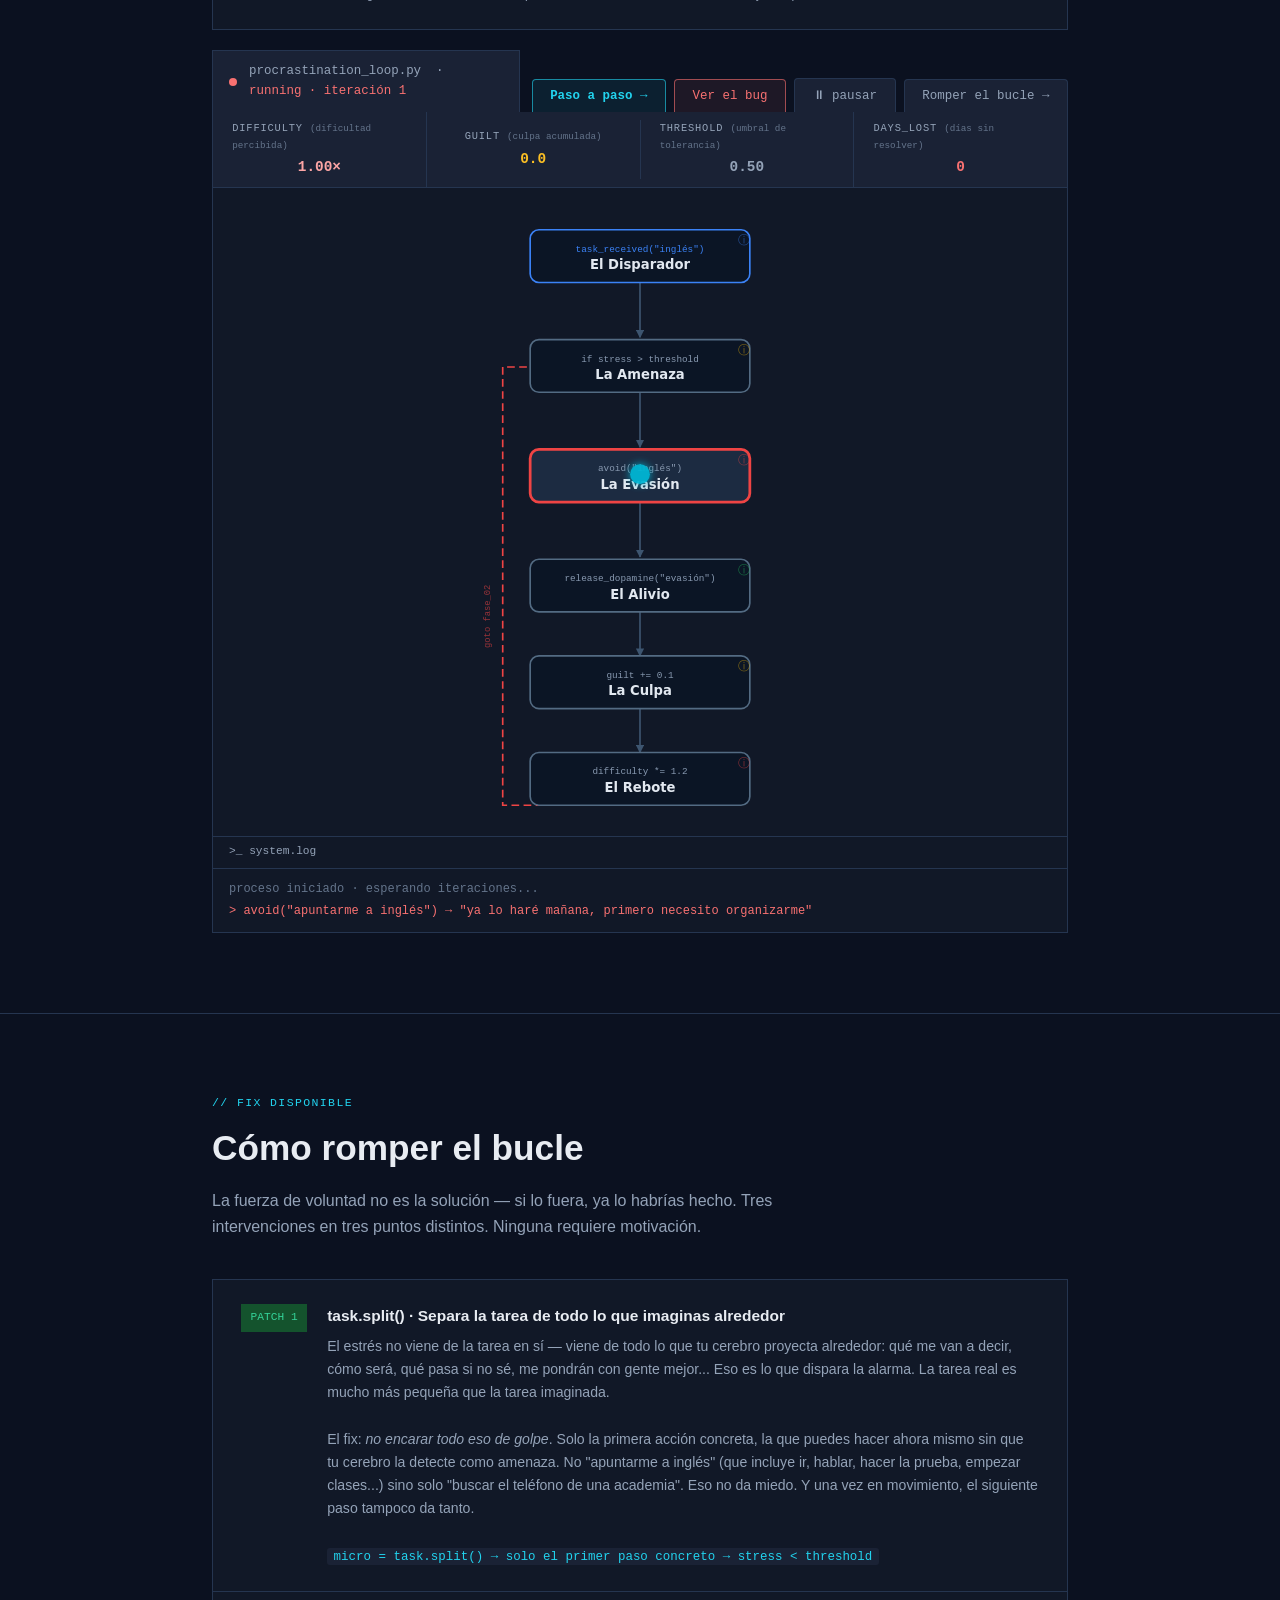
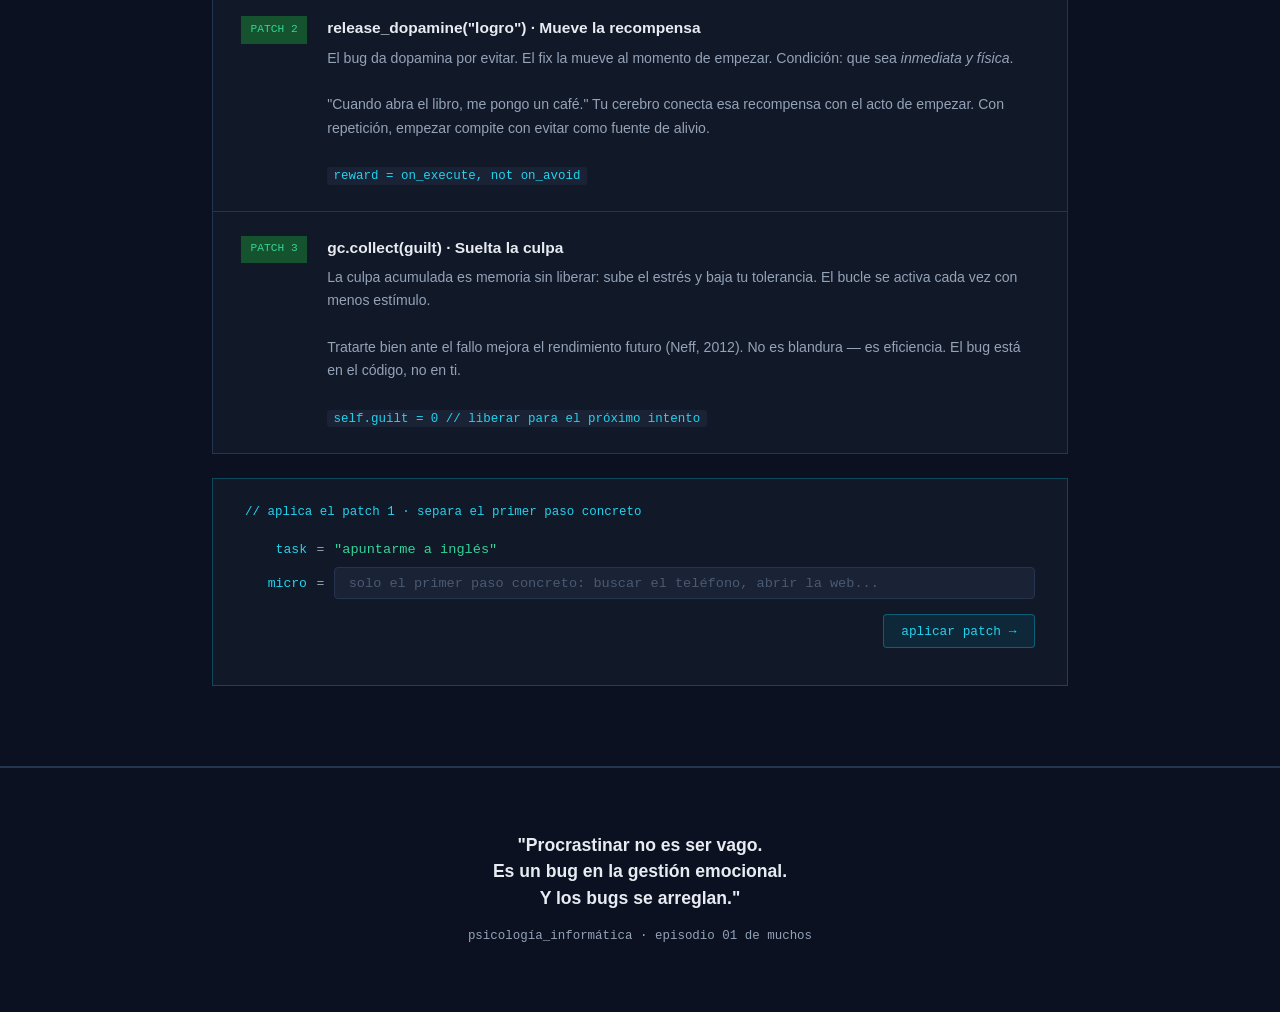
==== commit e122caa5: "Fase 1: contraste y features del blog portados a tech Contraste: paleta revisada, --muted subido a #" ====
--- a/index.html
+++ b/index.html
@@ -93,6 +93,7 @@
         </span>
       </div>
       <div class="diag-btns">
+        <button class="d-btn d-tour" id="btn-tour">Paso a paso →</button>
         <button class="d-btn d-bug" id="btn-bug">Ver el bug</button>
         <button class="d-btn" id="btn-pause">⏸ pausar</button>
         <button class="d-btn" id="btn-fix">Romper el bucle →</button>
@@ -126,7 +127,7 @@
              style="width:100%;display:block;max-height:72vh;">
           <defs>
             <marker id="af" viewBox="0 0 10 10" refX="9" refY="5" markerWidth="5" markerHeight="5" orient="auto">
-              <path d="M0,0 L10,5 L0,10 z" fill="#2d3e55"/>
+              <path d="M0,0 L10,5 L0,10 z" fill="#3d5570"/>
             </marker>
             <marker id="al" viewBox="0 0 10 10" refX="9" refY="5" markerWidth="5" markerHeight="5" orient="auto">
               <path d="M0,0 L10,5 L0,10 z" fill="#ef4444"/>
@@ -150,11 +151,11 @@
           </g>
 
           <!-- flow arrows -->
-          <line x1="155" y1="86"  x2="155" y2="136" stroke="#2d3e55" stroke-width="1.5" marker-end="url(#af)"/>
-          <line x1="155" y1="186" x2="155" y2="236" stroke="#2d3e55" stroke-width="1.5" marker-end="url(#af)"/>
-          <line x1="155" y1="286" x2="155" y2="336" stroke="#2d3e55" stroke-width="1.5" marker-end="url(#af)"/>
-          <line x1="155" y1="386" x2="155" y2="426" stroke="#2d3e55" stroke-width="1.5" marker-end="url(#af)"/>
-          <line x1="155" y1="474" x2="155" y2="514" stroke="#2d3e55" stroke-width="1.5" marker-end="url(#af)"/>
+          <line x1="155" y1="86"  x2="155" y2="136" stroke="#3d5570" stroke-width="1.5" marker-end="url(#af)"/>
+          <line x1="155" y1="186" x2="155" y2="236" stroke="#3d5570" stroke-width="1.5" marker-end="url(#af)"/>
+          <line x1="155" y1="286" x2="155" y2="336" stroke="#3d5570" stroke-width="1.5" marker-end="url(#af)"/>
+          <line x1="155" y1="386" x2="155" y2="426" stroke="#3d5570" stroke-width="1.5" marker-end="url(#af)"/>
+          <line x1="155" y1="474" x2="155" y2="514" stroke="#3d5570" stroke-width="1.5" marker-end="url(#af)"/>
 
           <!-- break arrows (fix mode) -->
           <g id="g-brk" style="opacity:0;transition:opacity 0.5s 0.3s">
@@ -193,7 +194,7 @@
           <g data-node="ame" id="nd-ame">
             <rect class="node-rect" id="bx-ame" x="55" y="138" width="200" height="48" rx="8"
               fill="#0b1525" stroke="#475569" stroke-width="1.5" style="transition:stroke 0.3s,fill 0.3s,stroke-width 0.3s"/>
-            <text id="t-ame" x="155" y="158" fill="#64748b" font-family="Courier New,monospace"
+            <text id="t-ame" x="155" y="158" fill="#8899b0" font-family="Courier New,monospace"
               font-size="8.5" text-anchor="middle">if stress &gt; threshold</text>
             <text x="155" y="174" fill="#e2e8f0" font-family="system-ui,sans-serif"
               font-size="12" font-weight="700" text-anchor="middle">La Amenaza</text>
@@ -203,7 +204,7 @@
           <g data-node="eva" id="nd-eva">
             <rect class="node-rect" id="bx-eva" x="55" y="238" width="200" height="48" rx="8"
               fill="#0b1525" stroke="#475569" stroke-width="1.5" style="transition:stroke 0.3s,fill 0.3s,stroke-width 0.3s"/>
-            <text id="t-eva" x="155" y="258" fill="#64748b" font-family="Courier New,monospace"
+            <text id="t-eva" x="155" y="258" fill="#8899b0" font-family="Courier New,monospace"
               font-size="8.5" text-anchor="middle">avoid("inglés")</text>
             <text x="155" y="274" fill="#e2e8f0" font-family="system-ui,sans-serif"
               font-size="12" font-weight="700" text-anchor="middle">La Evasión</text>
@@ -213,7 +214,7 @@
           <g data-node="ali" id="nd-ali">
             <rect class="node-rect" id="bx-ali" x="55" y="338" width="200" height="48" rx="8"
               fill="#0b1525" stroke="#475569" stroke-width="1.5" style="transition:stroke 0.3s,fill 0.3s,stroke-width 0.3s"/>
-            <text id="t-ali" x="155" y="358" fill="#64748b" font-family="Courier New,monospace"
+            <text id="t-ali" x="155" y="358" fill="#8899b0" font-family="Courier New,monospace"
               font-size="8.5" text-anchor="middle">release_dopamine("evasión")</text>
             <text x="155" y="374" fill="#e2e8f0" font-family="system-ui,sans-serif"
               font-size="12" font-weight="700" text-anchor="middle">El Alivio</text>
@@ -223,7 +224,7 @@
           <g data-node="cul" id="nd-cul">
             <rect class="node-rect" id="bx-cul" x="55" y="426" width="200" height="48" rx="8"
               fill="#0b1525" stroke="#475569" stroke-width="1.5" style="transition:stroke 0.3s,fill 0.3s,stroke-width 0.3s"/>
-            <text id="t-cul" x="155" y="446" fill="#64748b" font-family="Courier New,monospace"
+            <text id="t-cul" x="155" y="446" fill="#8899b0" font-family="Courier New,monospace"
               font-size="8.5" text-anchor="middle">guilt += 0.1</text>
             <text x="155" y="462" fill="#e2e8f0" font-family="system-ui,sans-serif"
               font-size="12" font-weight="700" text-anchor="middle">La Culpa</text>
@@ -233,7 +234,7 @@
           <g data-node="reb" id="nd-reb">
             <rect class="node-rect" id="bx-reb" x="55" y="514" width="200" height="48" rx="8"
               fill="#0b1525" stroke="#475569" stroke-width="1.5" style="transition:stroke 0.3s,fill 0.3s,stroke-width 0.3s"/>
-            <text id="t-reb" x="155" y="534" fill="#64748b" font-family="Courier New,monospace"
+            <text id="t-reb" x="155" y="534" fill="#8899b0" font-family="Courier New,monospace"
               font-size="8.5" text-anchor="middle">difficulty *= 1.2</text>
             <text x="155" y="550" fill="#e2e8f0" font-family="system-ui,sans-serif"
               font-size="12" font-weight="700" text-anchor="middle">El Rebote</text>
@@ -260,6 +261,11 @@
           <div class="panel-vars-title" id="p-vars-title">variables · estado del sistema</div>
           <div id="p-vars"></div>
           <div class="panel-note" id="p-note"></div>
+          <div class="panel-nav" id="panel-nav">
+            <button class="panel-nav-btn" id="pnav-prev">&larr; Anterior</button>
+            <span class="panel-nav-pos" id="pnav-pos"></span>
+            <button class="panel-nav-btn panel-nav-next" id="pnav-next">Siguiente &rarr;</button>
+          </div>
         </div>
       </div>
     </div><!-- /diag-wrap -->
--- a/style.css
+++ b/style.css
@@ -1,17 +1,18 @@
 :root {
-  --bg:         #0a0e17;
+  --bg:         #0b1120;
   --bg2:        #111827;
   --bg3:        #1a2235;
-  --border:     #1e2d45;
-  --text:       #e2e8f0;
-  --muted:      #64748b;
-  --green:      #22c55e;
+  --border:     #253550;
+  --text:       #e8ecf2;
+  --muted:      #94a3b8;
+  --dim:        #64748b;
+  --green:      #34d399;
   --green-dim:  #14532d;
-  --red:        #ef4444;
+  --red:        #f87171;
   --red-dim:    #7f1d1d;
-  --yellow:     #eab308;
-  --blue:       #3b82f6;
-  --cyan:       #06b6d4;
+  --yellow:     #fbbf24;
+  --blue:       #60a5fa;
+  --cyan:       #22d3ee;
   --mono: 'Courier New', 'Consolas', monospace;
   --sans: -apple-system, BlinkMacSystemFont, 'Segoe UI', sans-serif;
 }
@@ -64,7 +65,7 @@
   transition: border-color 0.2s;
 }
 .tf-input:focus { border-color: var(--cyan); }
-.tf-input::placeholder { color: #2d3e55; }
+.tf-input::placeholder { color: #4a5a72; }
 .tf-input.tf-main { font-size: 0.9rem; }
 .tf-actions { margin-top: 0.9rem; display: flex; justify-content: flex-end; }
 .tf-btn {
@@ -96,9 +97,12 @@
   border-radius: 4px 4px 0 0; transition: all 0.2s; white-space: nowrap;
 }
 .d-btn:hover { border-color: var(--text); color: var(--text); }
-.d-btn.d-bug    { border-color: rgba(239,68,68,0.6); color: var(--red); background: rgba(239,68,68,0.08); }
-.d-btn.d-fix    { border-color: rgba(34,197,94,0.6); color: var(--green); background: rgba(34,197,94,0.08); }
-.d-btn.d-paused { border-color: rgba(234,179,8,0.6); color: var(--yellow); background: rgba(234,179,8,0.08); }
+.d-btn.d-tour   { border-color: rgba(34,211,238,0.6); color: var(--cyan); background: rgba(34,211,238,0.08); font-weight: 700; }
+.d-btn.d-tour:hover { background: rgba(34,211,238,0.15); }
+.d-btn.d-tour.touring { color: #0b1120; background: var(--cyan); border-color: var(--cyan); }
+.d-btn.d-bug    { border-color: rgba(248,113,113,0.6); color: var(--red); background: rgba(248,113,113,0.08); }
+.d-btn.d-fix    { border-color: rgba(52,211,153,0.6); color: var(--green); background: rgba(52,211,153,0.08); }
+.d-btn.d-paused { border-color: rgba(251,191,36,0.6); color: var(--yellow); background: rgba(251,191,36,0.08); }
 
 /* COUNTERS BAR */
 .counters-bar {
@@ -113,7 +117,7 @@
 }
 .c-item:last-child { border-right: none; }
 .c-label { color: var(--muted); font-size: 0.65rem; text-transform: uppercase; letter-spacing: 0.08em; margin-bottom: 0.15rem; }
-.c-label-es { color: #374151; font-size: 0.58rem; text-transform: none; letter-spacing: 0; }
+.c-label-es { color: var(--dim); font-size: 0.58rem; text-transform: none; letter-spacing: 0; }
 .c-val { font-size: 0.9rem; font-weight: 700; transition: color 0.3s, transform 0.2s; }
 .c-val.pulse { animation: cPulse 0.35s ease; }
 @keyframes cPulse { 0%,100% { transform:scale(1) } 50% { transform:scale(1.25) } }
@@ -136,14 +140,14 @@
 .panel-fase  { font-family: var(--mono); font-size: 0.68rem; text-transform: uppercase; letter-spacing: 0.1em; margin-bottom: 0.3rem; }
 .panel-title { font-size: 1.2rem; font-weight: 800; margin-bottom: 0.6rem; }
 .panel-code  { font-family: var(--mono); font-size: 0.8rem; color: var(--cyan); background: var(--bg3); border: 1px solid var(--border); padding: 0.4rem 0.8rem; border-radius: 4px; display: inline-block; margin-bottom: 1.1rem; }
-.panel-story { font-size: 0.9rem; color: #a0b0c8; line-height: 1.7; margin-bottom: 1.3rem; border-left: 2px solid var(--border); padding-left: 0.9rem; }
+.panel-story { font-size: 0.9rem; color: #c8d4e2; line-height: 1.7; margin-bottom: 1.3rem; border-left: 2px solid var(--border); padding-left: 0.9rem; }
 .panel-vars-title { font-family: var(--mono); font-size: 0.68rem; color: var(--muted); text-transform: uppercase; letter-spacing: 0.1em; margin-bottom: 0.7rem; padding-bottom: 0.4rem; border-bottom: 1px solid var(--border); }
 .p-var { margin-bottom: 1rem; padding: 0.75rem 0.9rem; background: var(--bg3); border-radius: 5px; border-left: 2px solid var(--border); }
 .p-var-top { display: flex; align-items: baseline; gap: 0.5rem; margin-bottom: 0.35rem; flex-wrap: wrap; }
 .p-var-name { font-family: var(--mono); font-size: 0.8rem; color: #e5c07b; }
 .p-var-val  { font-family: var(--mono); font-size: 0.8rem; color: #98c379; }
-.p-var-desc { font-size: 0.82rem; color: var(--muted); line-height: 1.55; }
-.panel-note { margin-top: 1.2rem; padding: 0.75rem 0.9rem; border: 1px solid rgba(255,255,255,0.06); border-radius: 5px; font-size: 0.82rem; color: #7a90a8; font-style: italic; line-height: 1.6; }
+.p-var-desc { font-size: 0.82rem; color: #b0bdd0; line-height: 1.55; }
+.panel-note { margin-top: 1.2rem; padding: 0.75rem 0.9rem; border: 1px solid rgba(255,255,255,0.08); border-radius: 5px; font-size: 0.82rem; color: var(--muted); font-style: italic; line-height: 1.6; }
 .panel-note::before { content: '// '; font-family: var(--mono); color: var(--muted); }
 .panel-close { background: none; border: 1px solid var(--border); color: var(--muted); cursor: pointer; width: 26px; height: 26px; border-radius: 4px; font-size: 1rem; display: flex; align-items: center; justify-content: center; transition: all 0.2s; flex-shrink: 0; margin-top: 2px; }
 .panel-close:hover { border-color: var(--text); color: var(--text); }
@@ -160,7 +164,34 @@
 .panel-code-h { font-size: 0.88rem; color: var(--green); background: rgba(34,197,94,0.07); border: 1px solid rgba(34,197,94,0.2); padding: 0.4rem 0.9rem; border-radius: 4px; display: inline-block; margin-bottom: 1.1rem; font-weight: 600; }
 
 /* SVG node hover */
-#diag [data-node] { cursor: pointer; }
+#diag [data-node] { cursor: pointer; outline: none; }
+#diag [data-node]:hover { filter: drop-shadow(0 2px 10px rgba(34,211,238,0.25)); transition: filter 0.2s; }
+
+/* PANEL NAVIGATION */
+.panel-nav {
+  display: flex; align-items: center; justify-content: space-between;
+  margin-top: 1.4rem; padding-top: 1rem; border-top: 1px solid var(--border); gap: 0.5rem;
+}
+.panel-nav-btn {
+  font-family: var(--mono); font-size: 0.78rem; padding: 0.42rem 0.8rem;
+  border: 1px solid var(--border); background: var(--bg3); color: var(--muted);
+  cursor: pointer; border-radius: 4px; transition: all 0.2s; white-space: nowrap;
+}
+.panel-nav-btn:hover { border-color: var(--cyan); color: var(--cyan); }
+.panel-nav-btn:disabled { opacity: 0.25; cursor: default; }
+.panel-nav-btn:disabled:hover { border-color: var(--border); color: var(--muted); }
+.panel-nav-next { background: rgba(34,211,238,0.08); color: var(--cyan); border-color: rgba(34,211,238,0.3); }
+.panel-nav-next:hover { background: rgba(34,211,238,0.15); border-color: var(--cyan); }
+.panel-nav-pos { font-family: var(--mono); font-size: 0.7rem; color: var(--dim); white-space: nowrap; }
+
+/* PATCH NODES PULSE */
+@keyframes patchPulse {
+  0%, 100% { filter: none; }
+  50%      { filter: drop-shadow(0 0 8px rgba(52,211,153,0.6)); }
+}
+#g-patches.visible [data-node] { animation: patchPulse 1.5s ease-in-out 4; }
+#g-patches [data-node] circle { transition: fill 0.2s, stroke-width 0.2s, r 0.2s; }
+#g-patches [data-node]:hover circle { fill: rgba(20,83,45,0.85); }
 
 /* BREAK ANIMATION */
 @keyframes breakFlash { 0%,100% { opacity:1 } 20%,60% { opacity:0.2 } 40%,80% { opacity:0.8 } }
@@ -240,7 +271,7 @@
 .console-header { padding: 0.4rem 1rem; color: var(--muted); border-bottom: 1px solid var(--border); font-size: 0.7rem; }
 .console-body { padding: 0.6rem 1rem; max-height: 150px; overflow-y: auto; scroll-behavior: smooth; }
 .log-line { padding: 0.12rem 0; line-height: 1.5; animation: logFade 0.3s ease; }
-.log-muted { color: #374151; }
+.log-muted { color: var(--dim); }
 @keyframes logFade { from { opacity:0; transform:translateY(4px) } to { opacity:1; transform:none } }
 
 /* MICRO-TASK BOX */
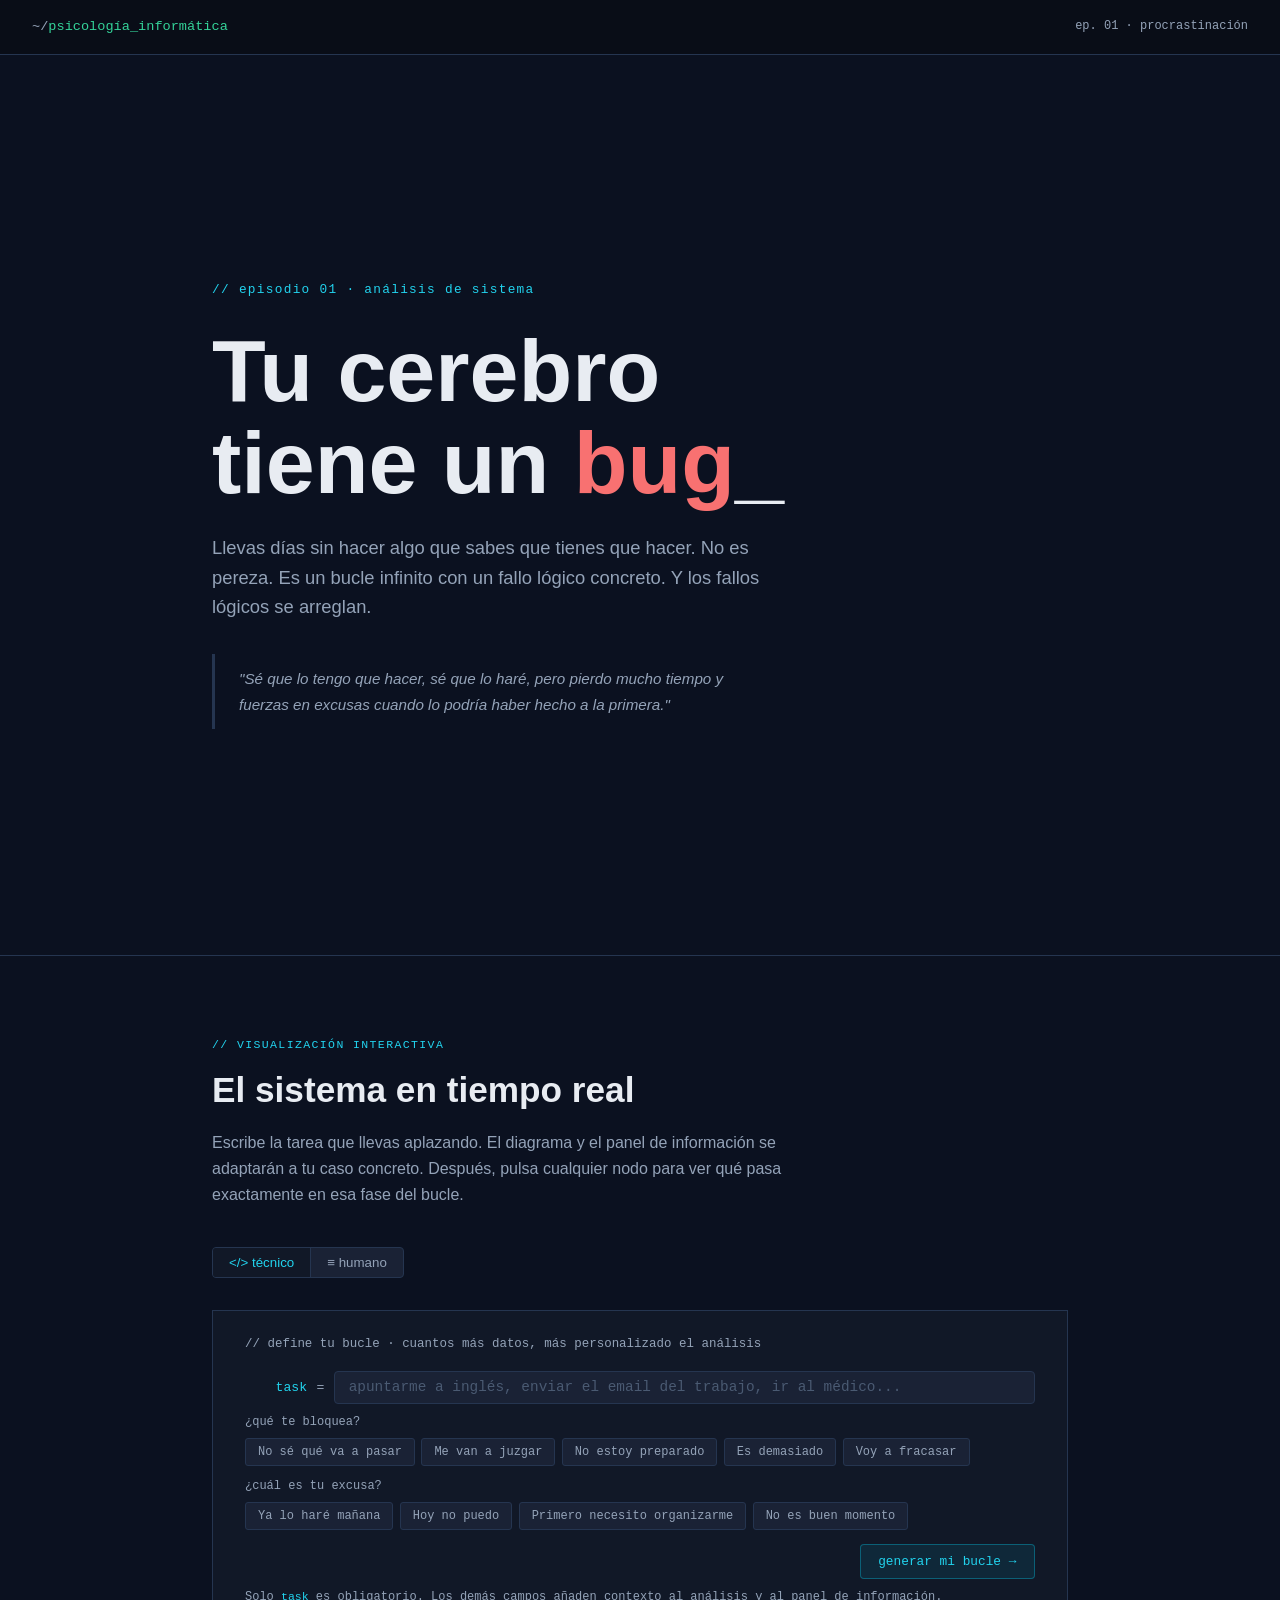
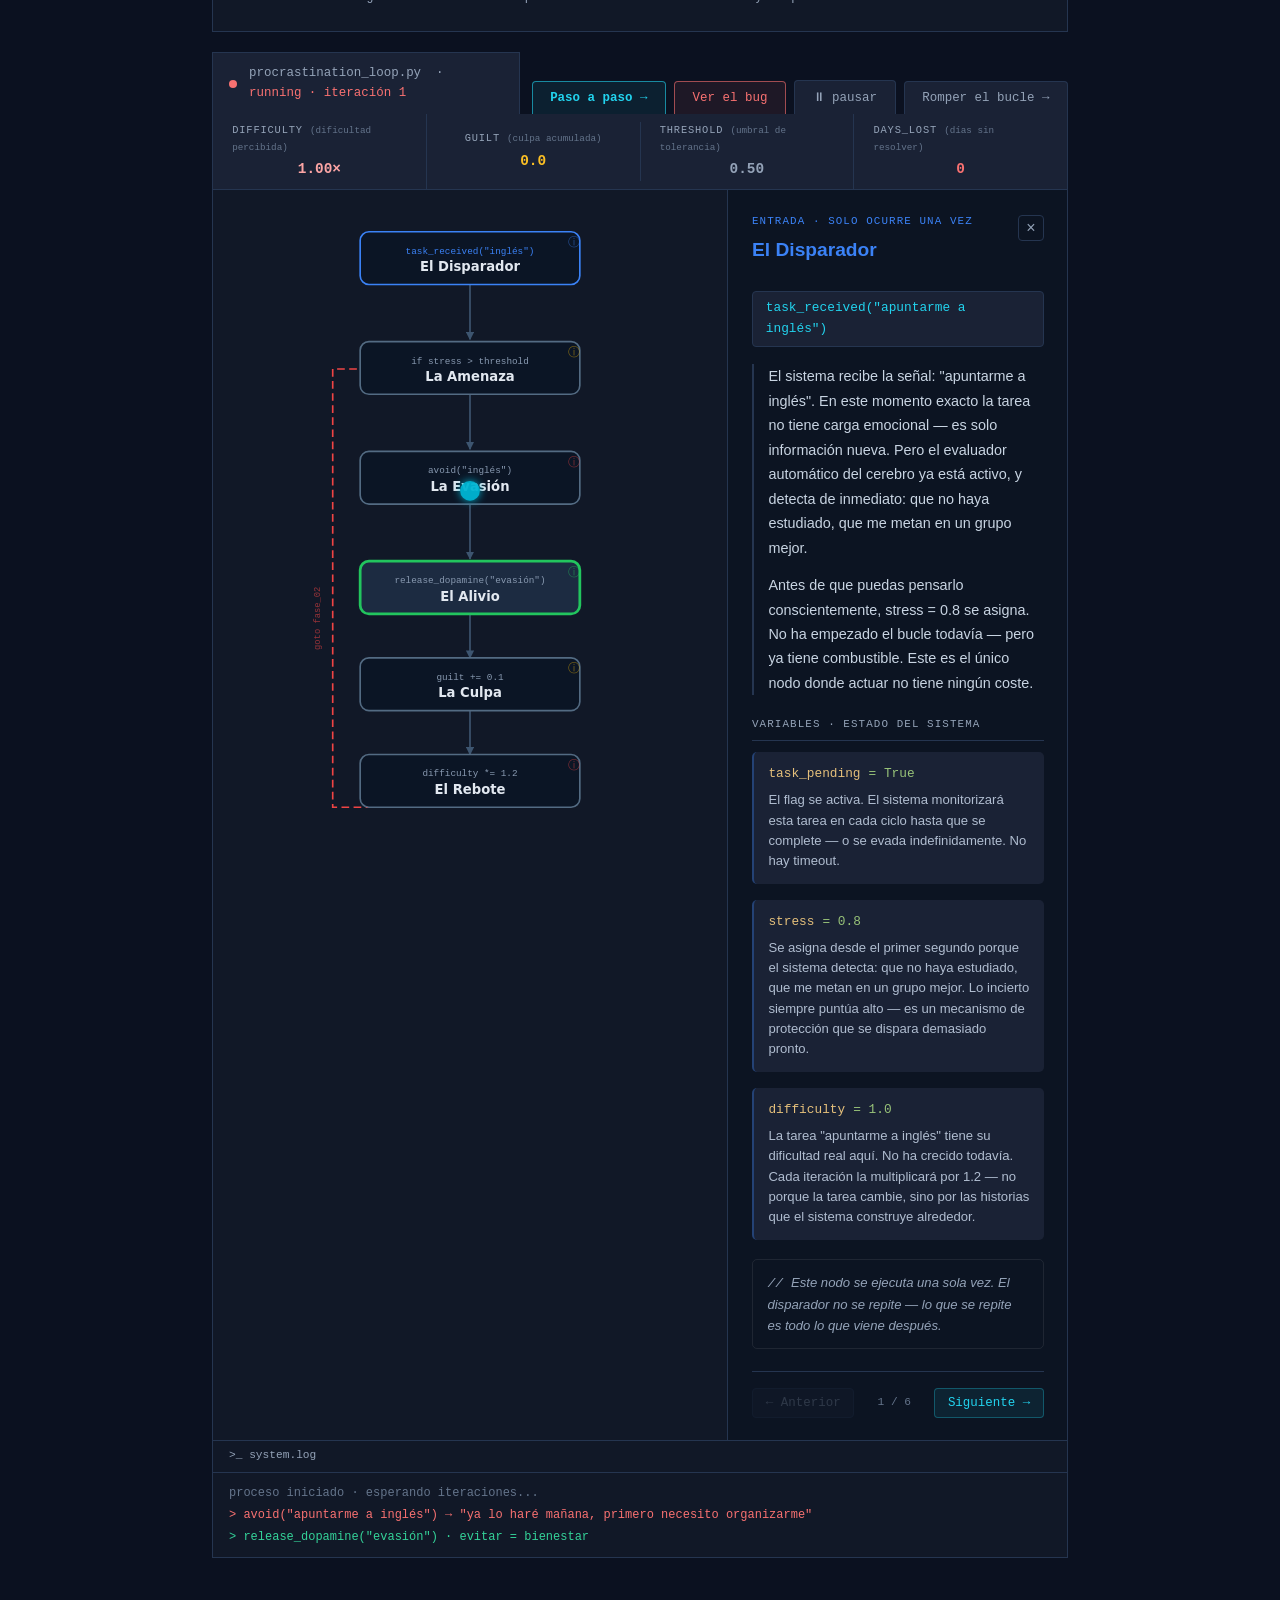
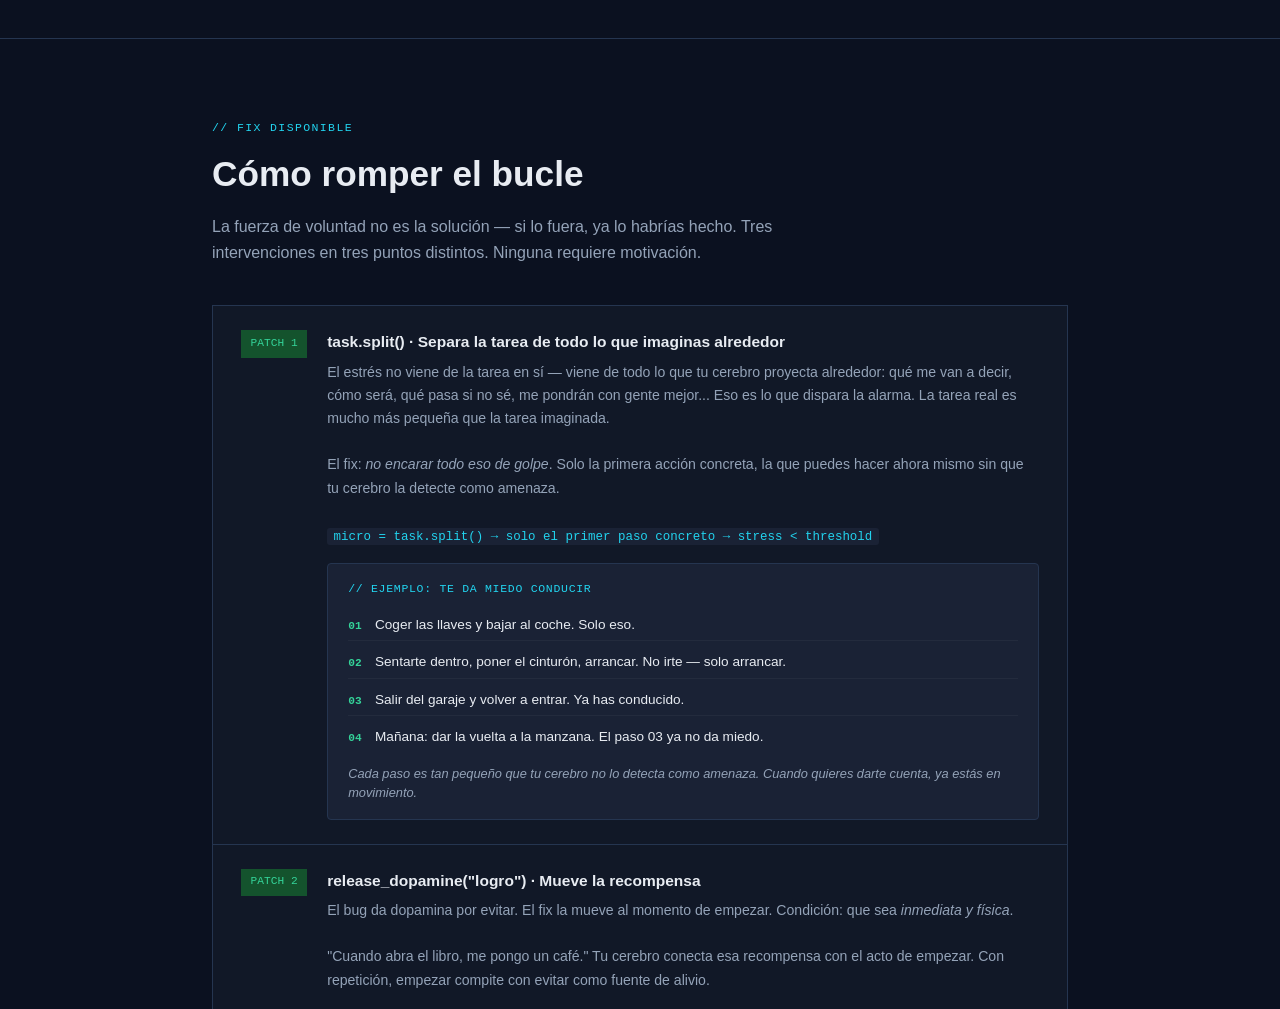
==== commit e6aae627: "Chips seleccionables, ejemplo en Patch 1, eliminar micro-task Reemplazar 3 campos de texto (stress/e" ====
--- a/index.html
+++ b/index.html
@@ -56,26 +56,24 @@
                placeholder="apuntarme a inglés, enviar el email del trabajo, ir al médico..."
                maxlength="55"/>
       </div>
-      <div class="tf-field">
-        <span class="tf-key">stress</span>
-        <span class="tf-eq">=</span>
-        <input id="tf-stress" class="tf-input" type="text"
-               placeholder="qué es lo que te genera estrés de esa tarea concretamente..."
-               maxlength="90"/>
-      </div>
-      <div class="tf-field">
-        <span class="tf-key">excuse</span>
-        <span class="tf-eq">=</span>
-        <input id="tf-excuse" class="tf-input" type="text"
-               placeholder="la excusa que usas para posponerla..."
-               maxlength="90"/>
-      </div>
-      <div class="tf-field">
-        <span class="tf-key">fear</span>
-        <span class="tf-eq">=</span>
-        <input id="tf-fear" class="tf-input" type="text"
-               placeholder="qué es lo que temes que pase si la haces o si sale mal..."
-               maxlength="90"/>
+      <div class="chip-group">
+        <span class="chip-label">¿qué te bloquea?</span>
+        <div class="chips" id="chips-block">
+          <button class="chip" data-val="no sé qué va a pasar">No sé qué va a pasar</button>
+          <button class="chip" data-val="me van a juzgar">Me van a juzgar</button>
+          <button class="chip" data-val="no estoy preparado">No estoy preparado</button>
+          <button class="chip" data-val="es demasiado">Es demasiado</button>
+          <button class="chip" data-val="voy a fracasar">Voy a fracasar</button>
+        </div>
+      </div>
+      <div class="chip-group">
+        <span class="chip-label">¿cuál es tu excusa?</span>
+        <div class="chips" id="chips-excuse">
+          <button class="chip" data-val="ya lo haré mañana">Ya lo haré mañana</button>
+          <button class="chip" data-val="hoy no puedo, tengo cosas">Hoy no puedo</button>
+          <button class="chip" data-val="primero necesito organizarme">Primero necesito organizarme</button>
+          <button class="chip" data-val="no es buen momento">No es buen momento</button>
+        </div>
       </div>
       <div class="tf-actions">
         <button id="task-btn" class="tf-btn">generar mi bucle →</button>
@@ -296,8 +294,18 @@
           <div class="patch-name">task.split() · Separa la tarea de todo lo que imaginas alrededor</div>
           <div class="patch-body">
             El estrés no viene de la tarea en sí — viene de todo lo que tu cerebro proyecta alrededor: qué me van a decir, cómo será, qué pasa si no sé, me pondrán con gente mejor... Eso es lo que dispara la alarma. La tarea real es mucho más pequeña que la tarea imaginada.<br><br>
-            El fix: <em>no encarar todo eso de golpe</em>. Solo la primera acción concreta, la que puedes hacer ahora mismo sin que tu cerebro la detecte como amenaza. No "apuntarme a inglés" (que incluye ir, hablar, hacer la prueba, empezar clases...) sino solo "buscar el teléfono de una academia". Eso no da miedo. Y una vez en movimiento, el siguiente paso tampoco da tanto.<br><br>
+            El fix: <em>no encarar todo eso de golpe</em>. Solo la primera acción concreta, la que puedes hacer ahora mismo sin que tu cerebro la detecte como amenaza.<br><br>
             <span class="inline-code">micro = task.split() → solo el primer paso concreto → stress &lt; threshold</span>
+          </div>
+          <div class="patch-example">
+            <div class="patch-example-title">// ejemplo: te da miedo conducir</div>
+            <div class="patch-steps">
+              <div class="patch-step"><span class="patch-step-n">01</span> Coger las llaves y bajar al coche. Solo eso.</div>
+              <div class="patch-step"><span class="patch-step-n">02</span> Sentarte dentro, poner el cinturón, arrancar. No irte — solo arrancar.</div>
+              <div class="patch-step"><span class="patch-step-n">03</span> Salir del garaje y volver a entrar. Ya has conducido.</div>
+              <div class="patch-step"><span class="patch-step-n">04</span> Mañana: dar la vuelta a la manzana. El paso 03 ya no da miedo.</div>
+            </div>
+            <div class="patch-example-note">Cada paso es tan pequeño que tu cerebro no lo detecta como amenaza. Cuando quieres darte cuenta, ya estás en movimiento.</div>
           </div>
         </div>
       </div>
@@ -325,26 +333,6 @@
       </div>
     </div>
 
-    <!-- MICRO-TASK -->
-    <div class="micro-box" id="micro-box">
-      <div class="micro-header">// aplica el patch 1 · separa el primer paso concreto</div>
-      <div class="micro-prompt">
-        <span class="tf-key">task</span>
-        <span class="tf-eq">=</span>
-        <span class="micro-val" id="micro-task-val">"apuntarme a inglés"</span>
-      </div>
-      <div class="tf-field" style="margin-top:0.4rem">
-        <span class="tf-key">micro</span>
-        <span class="tf-eq">=</span>
-        <input id="tf-micro" class="tf-input" type="text"
-               placeholder="solo el primer paso concreto: buscar el teléfono, abrir la web..."
-               maxlength="90"/>
-      </div>
-      <div class="tf-actions">
-        <button id="micro-btn" class="tf-btn">aplicar patch →</button>
-      </div>
-      <div class="micro-result" id="micro-result"></div>
-    </div>
 
   </div>
 </section>
--- a/style.css
+++ b/style.css
@@ -67,6 +67,23 @@
 .tf-input:focus { border-color: var(--cyan); }
 .tf-input::placeholder { color: #4a5a72; }
 .tf-input.tf-main { font-size: 0.9rem; }
+/* CHIPS */
+.chip-group { margin-bottom: 0.7rem; }
+.chip-label {
+  font-family: var(--mono); font-size: 0.75rem; color: var(--muted);
+  display: block; margin-bottom: 0.4rem;
+}
+.chips { display: flex; flex-wrap: wrap; gap: 0.4rem; }
+.chip {
+  font-family: var(--mono); font-size: 0.75rem; padding: 0.35rem 0.75rem;
+  background: var(--bg3); border: 1px solid var(--border); border-radius: 3px;
+  color: var(--muted); cursor: pointer; transition: all 0.15s; white-space: nowrap;
+}
+.chip:hover { border-color: var(--cyan); color: var(--cyan); }
+.chip.selected {
+  background: rgba(34,211,238,0.1); border-color: var(--cyan); color: var(--cyan);
+}
+
 .tf-actions { margin-top: 0.9rem; display: flex; justify-content: flex-end; }
 .tf-btn {
   font-family: var(--mono); font-size: 0.8rem; padding: 0.55rem 1.1rem;
@@ -257,6 +274,30 @@
 .patch-body { font-size: 0.88rem; color: var(--muted); line-height: 1.65; }
 .inline-code { font-family: var(--mono); font-size: 0.78rem; color: var(--cyan); background: var(--bg3); padding: 0.1rem 0.4rem; border-radius: 3px; }
 
+/* PATCH EXAMPLE */
+.patch-example {
+  margin-top: 1rem; padding: 1rem 1.25rem;
+  background: var(--bg3); border: 1px solid var(--border); border-radius: 4px;
+}
+.patch-example-title {
+  font-family: var(--mono); font-size: 0.72rem; color: var(--cyan);
+  margin-bottom: 0.75rem; text-transform: uppercase; letter-spacing: 0.06em;
+}
+.patch-steps { display: flex; flex-direction: column; gap: 0.4rem; }
+.patch-step {
+  font-size: 0.85rem; color: var(--text); line-height: 1.5;
+  padding: 0.3rem 0; border-bottom: 1px solid rgba(255,255,255,0.04);
+}
+.patch-step:last-child { border-bottom: none; }
+.patch-step-n {
+  font-family: var(--mono); font-size: 0.7rem; color: var(--green);
+  margin-right: 0.6rem; font-weight: 700;
+}
+.patch-example-note {
+  margin-top: 0.75rem; font-size: 0.8rem; color: var(--muted);
+  font-style: italic; line-height: 1.5;
+}
+
 /* FOOTER */
 footer { border-top: 1px solid var(--border); padding: 4rem 2rem; text-align: center; }
 .footer-quote { font-size: 1.1rem; font-weight: 600; max-width: 480px; margin: 0 auto 1rem; line-height: 1.5; }
@@ -274,13 +315,6 @@
 .log-muted { color: var(--dim); }
 @keyframes logFade { from { opacity:0; transform:translateY(4px) } to { opacity:1; transform:none } }
 
-/* MICRO-TASK BOX */
-.micro-box { border: 1px solid rgba(6,182,212,0.3); background: var(--bg2); padding: 1.5rem 2rem; margin-top: 1.5rem; }
-.micro-header { font-family: var(--mono); font-size: 0.78rem; color: var(--cyan); margin-bottom: 1rem; }
-.micro-prompt { display: flex; gap: 0.6rem; align-items: center; margin-bottom: 0.3rem; }
-.micro-val { font-family: var(--mono); font-size: 0.85rem; color: var(--green); }
-.micro-result { margin-top: 0.8rem; font-family: var(--mono); font-size: 0.78rem; line-height: 1.8; }
-.micro-result .mr-line { animation: logFade 0.3s ease; }
 
 @media (max-width: 700px) {
   .diag-wrap { flex-direction: column; }
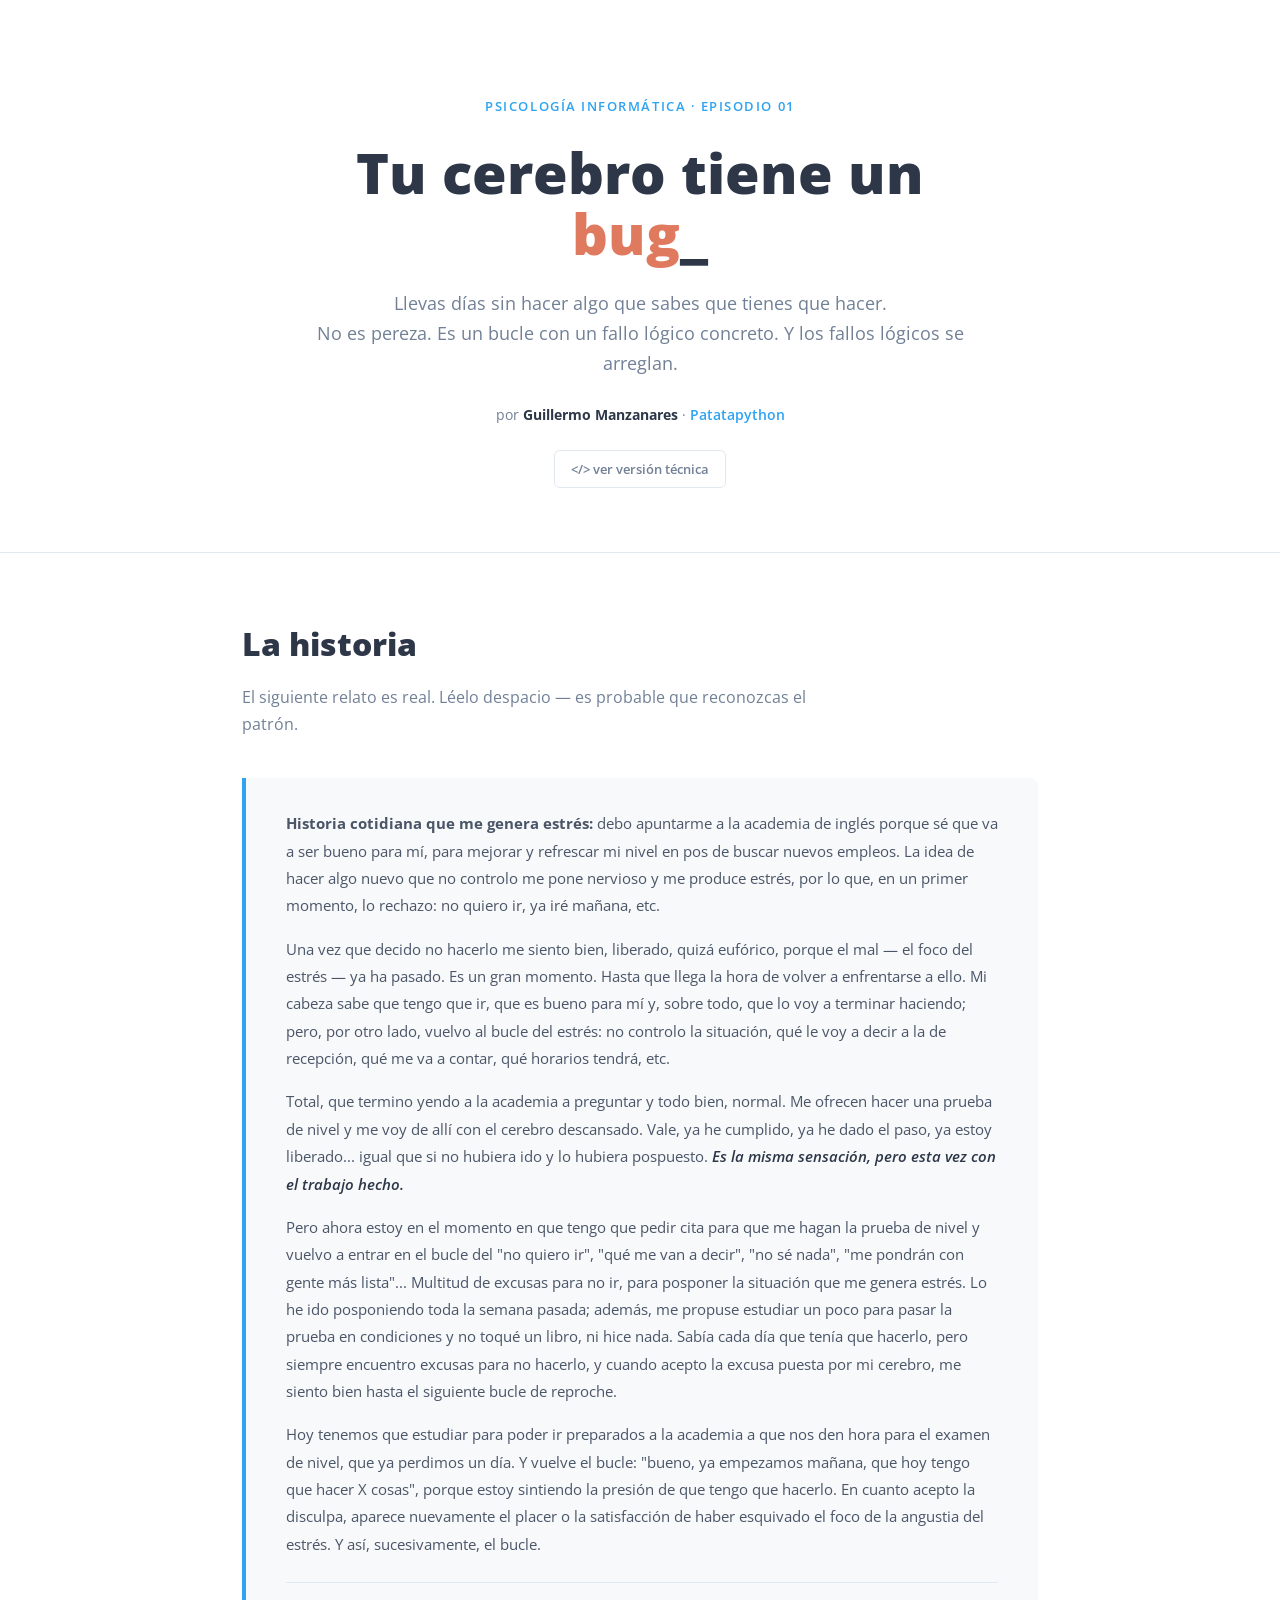
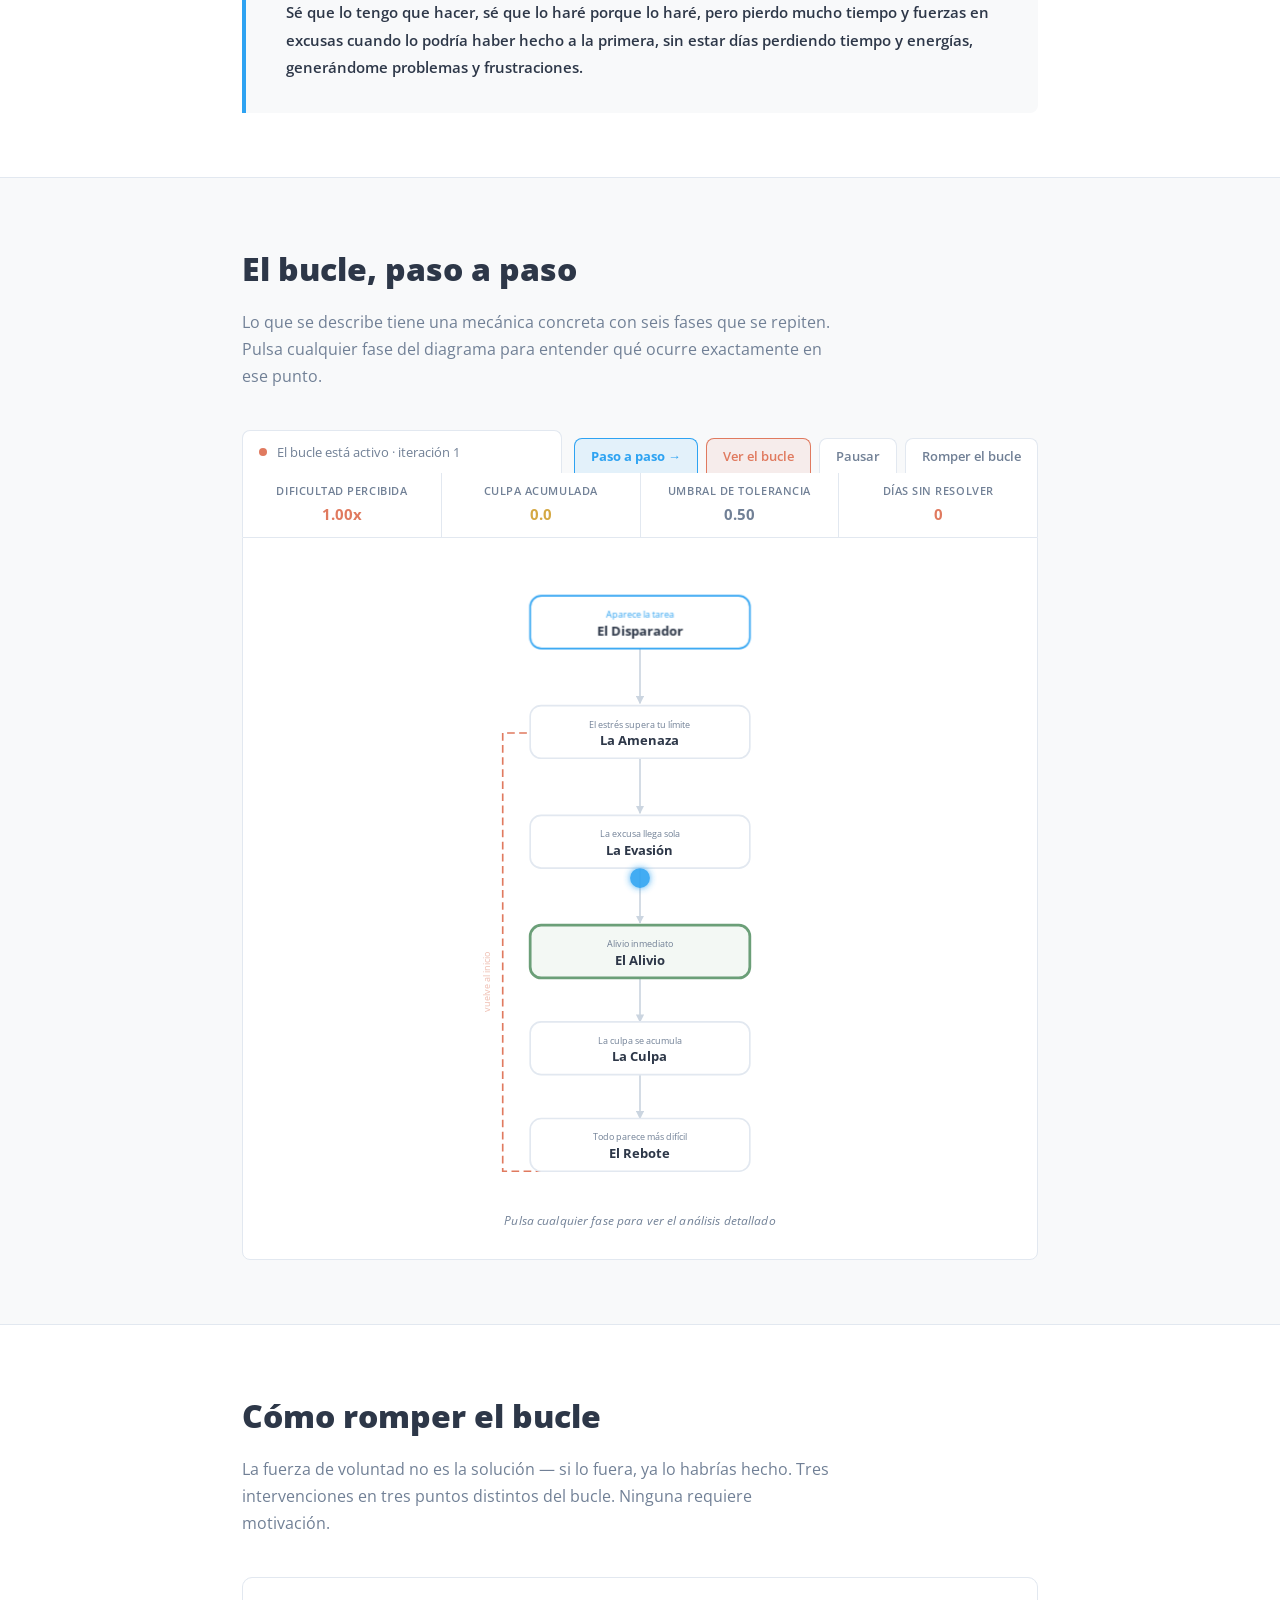
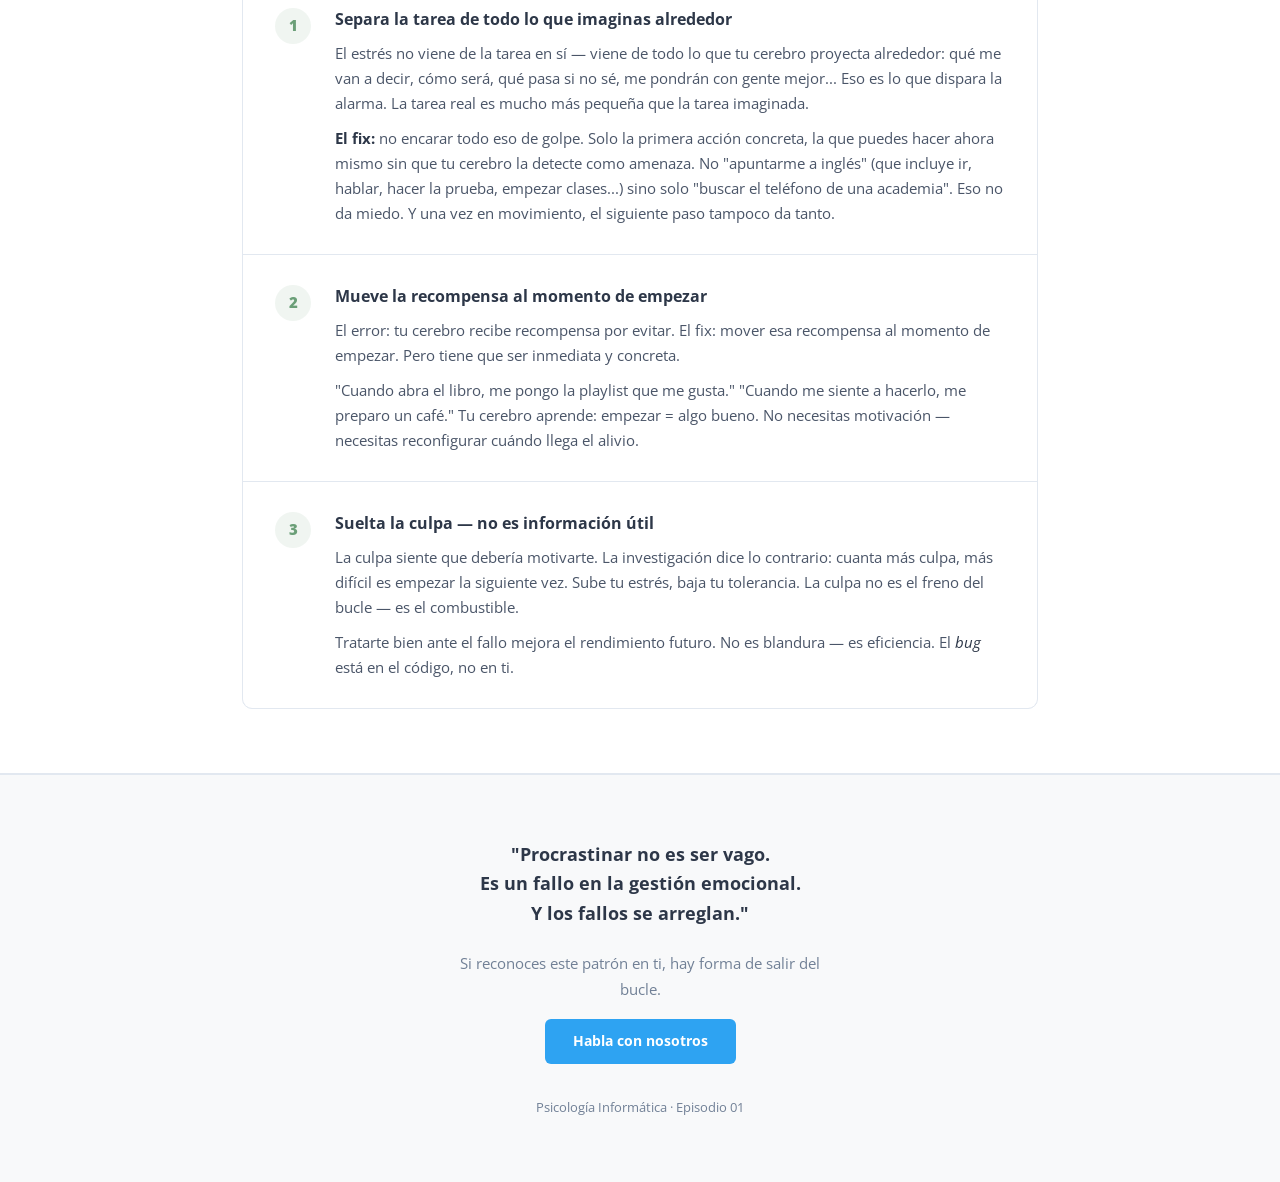
==== commit 85794f5b: "Reorganizar estructura: blog como principal, tech en /tech - Blog pasa de /paralelo a raíz como vers" ====
--- a/index.html
+++ b/index.html
@@ -3,118 +3,85 @@
 <head>
   <meta charset="UTF-8">
   <meta name="viewport" content="width=device-width, initial-scale=1.0">
-  <title>Tu cerebro tiene un bug · psicología_informática</title>
+  <title>Tu cerebro tiene un bug — Psicología Informática</title>
+  <link href="https://fonts.googleapis.com/css2?family=Open+Sans:wght@400;600;700;800&display=swap" rel="stylesheet">
   <link rel="stylesheet" href="style.css">
 </head>
 <body>
 
-<nav>
-  <span class="nav-logo"><span>~/</span>psicología_informática</span>
-  <span class="nav-ep">ep. 01 · procrastinación</span>
-</nav>
-
 <!-- HERO -->
-<div class="hero">
-  <p class="hero-tag">// episodio 01 · análisis de sistema</p>
-  <h1>Tu cerebro<br>tiene un <span class="bug-word">bug</span></h1>
+<header class="hero">
+  <p class="hero-label">Psicología Informática · Episodio 01</p>
+  <h1>Tu cerebro tiene un <span class="accent-word">bug</span></h1>
   <p class="hero-sub">
-    Llevas días sin hacer algo que sabes que tienes que hacer.
-    No es pereza. Es un bucle infinito con un fallo lógico concreto.
-    Y los fallos lógicos se arreglan.
+    Llevas días sin hacer algo que sabes que tienes que hacer.<br>
+    No es pereza. Es un bucle con un fallo lógico concreto. Y los fallos lógicos se arreglan.
   </p>
-  <blockquote class="hero-quote">
-    "Sé que lo tengo que hacer, sé que lo haré, pero pierdo mucho tiempo
-    y fuerzas en excusas cuando lo podría haber hecho a la primera."
-  </blockquote>
-</div>
-
-<hr class="div">
-
-<!-- DIAGRAMA -->
-<section class="fi">
+  <p class="hero-author">por <strong>Guillermo Manzanares</strong> · <a href="https://github.com/patatapython" target="_blank" rel="noopener" class="hero-author-handle">Patatapython</a></p>
+  <a href="tech/index.html" class="version-link">&lt;/&gt; ver versión técnica</a>
+</header>
+
+<hr class="divider">
+
+<!-- LA HISTORIA -->
+<section class="section">
   <div class="wrap">
-    <p class="section-label">// visualización interactiva</p>
-    <h2>El sistema en tiempo real</h2>
-    <p class="section-desc">
-      Escribe la tarea que llevas aplazando. El diagrama y el panel de información se adaptarán a tu caso concreto.
-      Después, pulsa cualquier nodo para ver qué pasa exactamente en esa fase del bucle.
+    <h2>La historia</h2>
+    <p class="section-intro">
+      El siguiente relato es real. Léelo despacio — es probable que reconozcas el patrón.
     </p>
-
-    <!-- MODE TOGGLE -->
-    <div class="mode-switch">
-      <button class="ms-btn ms-active ms-tech" id="btn-tech">&lt;/&gt; técnico</button>
-      <button class="ms-btn ms-human" id="btn-human">≡ humano</button>
+    <div class="story-block">
+      <p><strong>Historia cotidiana que me genera estrés:</strong> debo apuntarme a la academia de inglés porque sé que va a ser bueno para mí, para mejorar y refrescar mi nivel en pos de buscar nuevos empleos. La idea de hacer algo nuevo que no controlo me pone nervioso y me produce estrés, por lo que, en un primer momento, lo rechazo: no quiero ir, ya iré mañana, etc.</p>
+      <p>Una vez que decido no hacerlo me siento bien, liberado, quizá eufórico, porque el mal — el foco del estrés — ya ha pasado. Es un gran momento. Hasta que llega la hora de volver a enfrentarse a ello. Mi cabeza sabe que tengo que ir, que es bueno para mí y, sobre todo, que lo voy a terminar haciendo; pero, por otro lado, vuelvo al bucle del estrés: no controlo la situación, qué le voy a decir a la de recepción, qué me va a contar, qué horarios tendrá, etc.</p>
+      <p>Total, que termino yendo a la academia a preguntar y todo bien, normal. Me ofrecen hacer una prueba de nivel y me voy de allí con el cerebro descansado. Vale, ya he cumplido, ya he dado el paso, ya estoy liberado... igual que si no hubiera ido y lo hubiera pospuesto. <em>Es la misma sensación, pero esta vez con el trabajo hecho.</em></p>
+      <p>Pero ahora estoy en el momento en que tengo que pedir cita para que me hagan la prueba de nivel y vuelvo a entrar en el bucle del "no quiero ir", "qué me van a decir", "no sé nada", "me pondrán con gente más lista"... Multitud de excusas para no ir, para posponer la situación que me genera estrés. Lo he ido posponiendo toda la semana pasada; además, me propuse estudiar un poco para pasar la prueba en condiciones y no toqué un libro, ni hice nada. Sabía cada día que tenía que hacerlo, pero siempre encuentro excusas para no hacerlo, y cuando acepto la excusa puesta por mi cerebro, me siento bien hasta el siguiente bucle de reproche.</p>
+      <p>Hoy tenemos que estudiar para poder ir preparados a la academia a que nos den hora para el examen de nivel, que ya perdimos un día. Y vuelve el bucle: "bueno, ya empezamos mañana, que hoy tengo que hacer X cosas", porque estoy sintiendo la presión de que tengo que hacerlo. En cuanto acepto la disculpa, aparece nuevamente el placer o la satisfacción de haber esquivado el foco de la angustia del estrés. Y así, sucesivamente, el bucle.</p>
+      <p class="story-final">Sé que lo tengo que hacer, sé que lo haré porque lo haré, pero pierdo mucho tiempo y fuerzas en excusas cuando lo podría haber hecho a la primera, sin estar días perdiendo tiempo y energías, generándome problemas y frustraciones.</p>
     </div>
-
-    <!-- TASK INPUT -->
-    <div class="task-form">
-      <div class="tf-comment">// define tu bucle · cuantos más datos, más personalizado el análisis</div>
-      <div class="tf-field">
-        <span class="tf-key">task</span>
-        <span class="tf-eq">=</span>
-        <input id="tf-task" class="tf-input tf-main" type="text"
-               placeholder="apuntarme a inglés, enviar el email del trabajo, ir al médico..."
-               maxlength="55"/>
-      </div>
-      <div class="chip-group">
-        <span class="chip-label">¿qué te bloquea?</span>
-        <div class="chips" id="chips-block">
-          <button class="chip" data-val="no sé qué va a pasar">No sé qué va a pasar</button>
-          <button class="chip" data-val="me van a juzgar">Me van a juzgar</button>
-          <button class="chip" data-val="no estoy preparado">No estoy preparado</button>
-          <button class="chip" data-val="es demasiado">Es demasiado</button>
-          <button class="chip" data-val="voy a fracasar">Voy a fracasar</button>
-        </div>
-      </div>
-      <div class="chip-group">
-        <span class="chip-label">¿cuál es tu excusa?</span>
-        <div class="chips" id="chips-excuse">
-          <button class="chip" data-val="ya lo haré mañana">Ya lo haré mañana</button>
-          <button class="chip" data-val="hoy no puedo, tengo cosas">Hoy no puedo</button>
-          <button class="chip" data-val="primero necesito organizarme">Primero necesito organizarme</button>
-          <button class="chip" data-val="no es buen momento">No es buen momento</button>
-        </div>
-      </div>
-      <div class="tf-actions">
-        <button id="task-btn" class="tf-btn">generar mi bucle →</button>
-      </div>
-      <div class="tf-feedback" id="tf-fb">Solo <code style="color:var(--cyan);font-size:0.72rem">task</code> es obligatorio. Los demás campos añaden contexto al análisis y al panel de información.</div>
+  </div>
+</section>
+
+<hr class="divider">
+
+<!-- EL BUCLE -->
+<section class="section section-alt">
+  <div class="wrap">
+    <h2>El bucle, paso a paso</h2>
+    <p class="section-intro">
+      Lo que se describe tiene una mecánica concreta con seis fases que se repiten. Pulsa cualquier fase del diagrama para entender qué ocurre exactamente en ese punto.
+    </p>
+
+    <!-- CONTROLS -->
+    <div class="diag-controls">
+      <div class="diag-status">
+        <div class="status-dot" id="d-dot"></div>
+        <span id="d-txt">El bucle está activo &middot; iteración <span id="d-iter">1</span></span>
+      </div>
+      <div class="diag-btns">
+        <button class="btn btn-tour" id="btn-tour">Paso a paso →</button>
+        <button class="btn btn-stress" id="btn-bug">Ver el bucle</button>
+        <button class="btn" id="btn-pause">Pausar</button>
+        <button class="btn" id="btn-fix">Romper el bucle</button>
+      </div>
     </div>
 
-    <!-- CONTROLS -->
-    <div class="diag-controls" style="margin-top:1.25rem">
-      <div class="diag-status">
-        <div class="blink-dot" id="d-dot"></div>
-        <span id="d-txt" style="font-size:0.78rem;">
-          procrastination_loop.py &nbsp;·&nbsp;
-          <span style="color:var(--red)">running · iteración <span id="d-iter">1</span></span>
-        </span>
-      </div>
-      <div class="diag-btns">
-        <button class="d-btn d-tour" id="btn-tour">Paso a paso →</button>
-        <button class="d-btn d-bug" id="btn-bug">Ver el bug</button>
-        <button class="d-btn" id="btn-pause">⏸ pausar</button>
-        <button class="d-btn" id="btn-fix">Romper el bucle →</button>
-      </div>
-    </div>
-
-    <!-- LIVE COUNTERS -->
+    <!-- COUNTERS -->
     <div class="counters-bar" id="counters-bar">
       <div class="c-item">
-        <span class="c-label">difficulty <span class="c-label-es">(dificultad percibida)</span></span>
-        <span class="c-val" id="cv-diff" style="color:#f87171">1.0×</span>
+        <span class="c-label">Dificultad percibida</span>
+        <span class="c-val" id="cv-diff">1.0x</span>
       </div>
       <div class="c-item">
-        <span class="c-label">guilt <span class="c-label-es">(culpa acumulada)</span></span>
-        <span class="c-val" id="cv-guilt" style="color:#fbbf24">0.0</span>
+        <span class="c-label">Culpa acumulada</span>
+        <span class="c-val c-val-warn" id="cv-guilt">0.0</span>
       </div>
       <div class="c-item">
-        <span class="c-label">threshold <span class="c-label-es">(umbral de tolerancia)</span></span>
-        <span class="c-val" id="cv-thresh" style="color:var(--muted)">0.50</span>
+        <span class="c-label">Umbral de tolerancia</span>
+        <span class="c-val c-val-neutral" id="cv-thresh">0.50</span>
       </div>
       <div class="c-item">
-        <span class="c-label">days_lost <span class="c-label-es">(días sin resolver)</span></span>
-        <span class="c-val" id="cv-days" style="color:#f87171">0</span>
+        <span class="c-label">Días sin resolver</span>
+        <span class="c-val" id="cv-days">0</span>
       </div>
     </div>
 
@@ -125,16 +92,16 @@
              style="width:100%;display:block;max-height:72vh;">
           <defs>
             <marker id="af" viewBox="0 0 10 10" refX="9" refY="5" markerWidth="5" markerHeight="5" orient="auto">
-              <path d="M0,0 L10,5 L0,10 z" fill="#3d5570"/>
+              <path d="M0,0 L10,5 L0,10 z" fill="#cbd5e0"/>
             </marker>
             <marker id="al" viewBox="0 0 10 10" refX="9" refY="5" markerWidth="5" markerHeight="5" orient="auto">
-              <path d="M0,0 L10,5 L0,10 z" fill="#ef4444"/>
+              <path d="M0,0 L10,5 L0,10 z" fill="#e07a5f"/>
             </marker>
             <marker id="ab" viewBox="0 0 10 10" refX="9" refY="5" markerWidth="5" markerHeight="5" orient="auto">
-              <path d="M0,0 L10,5 L0,10 z" fill="#22c55e"/>
+              <path d="M0,0 L10,5 L0,10 z" fill="#6b9f78"/>
             </marker>
             <filter id="glow" x="-60%" y="-60%" width="220%" height="220%">
-              <feGaussianBlur stdDeviation="4" result="b"/>
+              <feGaussianBlur stdDeviation="3.5" result="b"/>
               <feMerge><feMergeNode in="b"/><feMergeNode in="SourceGraphic"/></feMerge>
             </filter>
           </defs>
@@ -142,106 +109,102 @@
           <!-- loop-back spine -->
           <g id="g-lb" style="transition:opacity 0.6s">
             <path d="M155,562 L30,562 L30,163 L80,163"
-              stroke="#ef4444" stroke-width="1.5" fill="none"
+              stroke="#e07a5f" stroke-width="1.5" fill="none"
               stroke-dasharray="7,4" marker-end="url(#al)"/>
             <text transform="translate(18,390) rotate(-90)" text-anchor="middle"
-              fill="#ef4444" opacity="0.6" font-family="Courier New,monospace" font-size="8">goto fase_02</text>
+              fill="#e07a5f" opacity="0.5" font-family="'Open Sans',sans-serif" font-size="8">vuelve al inicio</text>
           </g>
 
           <!-- flow arrows -->
-          <line x1="155" y1="86"  x2="155" y2="136" stroke="#3d5570" stroke-width="1.5" marker-end="url(#af)"/>
-          <line x1="155" y1="186" x2="155" y2="236" stroke="#3d5570" stroke-width="1.5" marker-end="url(#af)"/>
-          <line x1="155" y1="286" x2="155" y2="336" stroke="#3d5570" stroke-width="1.5" marker-end="url(#af)"/>
-          <line x1="155" y1="386" x2="155" y2="426" stroke="#3d5570" stroke-width="1.5" marker-end="url(#af)"/>
-          <line x1="155" y1="474" x2="155" y2="514" stroke="#3d5570" stroke-width="1.5" marker-end="url(#af)"/>
+          <line x1="155" y1="86"  x2="155" y2="136" stroke="#cbd5e0" stroke-width="1.5" marker-end="url(#af)"/>
+          <line x1="155" y1="186" x2="155" y2="236" stroke="#cbd5e0" stroke-width="1.5" marker-end="url(#af)"/>
+          <line x1="155" y1="286" x2="155" y2="336" stroke="#cbd5e0" stroke-width="1.5" marker-end="url(#af)"/>
+          <line x1="155" y1="386" x2="155" y2="426" stroke="#cbd5e0" stroke-width="1.5" marker-end="url(#af)"/>
+          <line x1="155" y1="474" x2="155" y2="514" stroke="#cbd5e0" stroke-width="1.5" marker-end="url(#af)"/>
 
           <!-- break arrows (fix mode) -->
           <g id="g-brk" style="opacity:0;transition:opacity 0.5s 0.3s">
-            <line x1="230" y1="163" x2="268" y2="163" stroke="#22c55e" stroke-width="2" marker-end="url(#ab)"/>
-            <line x1="230" y1="261" x2="268" y2="261" stroke="#22c55e" stroke-width="2" marker-end="url(#ab)"/>
-            <line x1="230" y1="449" x2="268" y2="449" stroke="#22c55e" stroke-width="2" marker-end="url(#ab)"/>
+            <line x1="230" y1="163" x2="268" y2="163" stroke="#6b9f78" stroke-width="2" marker-end="url(#ab)"/>
+            <line x1="230" y1="261" x2="268" y2="261" stroke="#6b9f78" stroke-width="2" marker-end="url(#ab)"/>
+            <line x1="230" y1="449" x2="268" y2="449" stroke="#6b9f78" stroke-width="2" marker-end="url(#ab)"/>
           </g>
 
           <!-- patch circles (fix mode) -->
           <g id="g-patches" style="opacity:0;transition:opacity 0.5s 0.6s">
-            <g data-node="p1" style="cursor:pointer">
-              <circle cx="283" cy="163" r="11" fill="rgba(20,83,45,0.6)" stroke="#22c55e" stroke-width="1.5"/>
-              <text x="283" y="167" fill="#4ade80" font-family="Courier New,monospace" font-size="8" font-weight="bold" text-anchor="middle">P1</text>
+            <g data-node="p1" style="cursor:pointer" role="button" tabindex="0" aria-label="Ver solución 1: Separa la tarea">
+              <circle cx="283" cy="163" r="11" fill="rgba(107,159,120,0.15)" stroke="#6b9f78" stroke-width="1.5"/>
+              <text x="283" y="167" fill="#6b9f78" font-family="'Open Sans',sans-serif" font-size="8" font-weight="bold" text-anchor="middle">P1</text>
             </g>
-            <g data-node="p2" style="cursor:pointer">
-              <circle cx="283" cy="261" r="11" fill="rgba(20,83,45,0.6)" stroke="#22c55e" stroke-width="1.5"/>
-              <text x="283" y="265" fill="#4ade80" font-family="Courier New,monospace" font-size="8" font-weight="bold" text-anchor="middle">P2</text>
+            <g data-node="p2" style="cursor:pointer" role="button" tabindex="0" aria-label="Ver solución 2: Mueve la recompensa">
+              <circle cx="283" cy="261" r="11" fill="rgba(107,159,120,0.15)" stroke="#6b9f78" stroke-width="1.5"/>
+              <text x="283" y="265" fill="#6b9f78" font-family="'Open Sans',sans-serif" font-size="8" font-weight="bold" text-anchor="middle">P2</text>
             </g>
-            <g data-node="p3" style="cursor:pointer">
-              <circle cx="283" cy="449" r="11" fill="rgba(20,83,45,0.6)" stroke="#22c55e" stroke-width="1.5"/>
-              <text x="283" y="453" fill="#4ade80" font-family="Courier New,monospace" font-size="8" font-weight="bold" text-anchor="middle">P3</text>
+            <g data-node="p3" style="cursor:pointer" role="button" tabindex="0" aria-label="Ver solución 3: Suelta la culpa">
+              <circle cx="283" cy="449" r="11" fill="rgba(107,159,120,0.15)" stroke="#6b9f78" stroke-width="1.5"/>
+              <text x="283" y="453" fill="#6b9f78" font-family="'Open Sans',sans-serif" font-size="8" font-weight="bold" text-anchor="middle">P3</text>
             </g>
           </g>
 
           <!-- NODES -->
-          <g data-node="dis" id="nd-dis">
-            <rect class="node-rect" x="55" y="38" width="200" height="48" rx="8"
-              fill="#0b1525" stroke="#3b82f6" stroke-width="1.5" style="transition:stroke 0.3s,fill 0.3s,stroke-width 0.3s"/>
-            <text id="t-dis" x="155" y="58" fill="#3b82f6" font-family="Courier New,monospace"
-              font-size="8.5" text-anchor="middle">task_received("inglés")</text>
-            <text x="155" y="74" fill="#e2e8f0" font-family="system-ui,sans-serif"
+          <g data-node="dis" id="nd-dis" role="button" tabindex="0" aria-label="Ver detalles: El Disparador">
+            <rect class="node-rect" x="55" y="38" width="200" height="48" rx="10"
+              fill="#ffffff" stroke="#2ea3f2" stroke-width="1.5"/>
+            <text x="155" y="58" fill="#2ea3f2" font-family="'Open Sans',sans-serif"
+              font-size="8.5" text-anchor="middle">Aparece la tarea</text>
+            <text x="155" y="74" fill="#2d3748" font-family="'Open Sans',sans-serif"
               font-size="12" font-weight="700" text-anchor="middle">El Disparador</text>
-            <text x="244" y="51" fill="#3b82f6" font-family="system-ui" font-size="11" opacity="0.5">ⓘ</text>
-          </g>
-
-          <g data-node="ame" id="nd-ame">
-            <rect class="node-rect" id="bx-ame" x="55" y="138" width="200" height="48" rx="8"
-              fill="#0b1525" stroke="#475569" stroke-width="1.5" style="transition:stroke 0.3s,fill 0.3s,stroke-width 0.3s"/>
-            <text id="t-ame" x="155" y="158" fill="#8899b0" font-family="Courier New,monospace"
-              font-size="8.5" text-anchor="middle">if stress &gt; threshold</text>
-            <text x="155" y="174" fill="#e2e8f0" font-family="system-ui,sans-serif"
+          </g>
+
+          <g data-node="ame" id="nd-ame" role="button" tabindex="0" aria-label="Ver detalles: La Amenaza">
+            <rect class="node-rect" id="bx-ame" x="55" y="138" width="200" height="48" rx="10"
+              fill="#ffffff" stroke="#e2e8f0" stroke-width="1.5"/>
+            <text x="155" y="158" fill="#718096" font-family="'Open Sans',sans-serif"
+              font-size="8.5" text-anchor="middle">El estrés supera tu límite</text>
+            <text x="155" y="174" fill="#2d3748" font-family="'Open Sans',sans-serif"
               font-size="12" font-weight="700" text-anchor="middle">La Amenaza</text>
-            <text x="244" y="151" fill="#eab308" font-family="system-ui" font-size="11" opacity="0.5">ⓘ</text>
-          </g>
-
-          <g data-node="eva" id="nd-eva">
-            <rect class="node-rect" id="bx-eva" x="55" y="238" width="200" height="48" rx="8"
-              fill="#0b1525" stroke="#475569" stroke-width="1.5" style="transition:stroke 0.3s,fill 0.3s,stroke-width 0.3s"/>
-            <text id="t-eva" x="155" y="258" fill="#8899b0" font-family="Courier New,monospace"
-              font-size="8.5" text-anchor="middle">avoid("inglés")</text>
-            <text x="155" y="274" fill="#e2e8f0" font-family="system-ui,sans-serif"
+          </g>
+
+          <g data-node="eva" id="nd-eva" role="button" tabindex="0" aria-label="Ver detalles: La Evasión">
+            <rect class="node-rect" id="bx-eva" x="55" y="238" width="200" height="48" rx="10"
+              fill="#ffffff" stroke="#e2e8f0" stroke-width="1.5"/>
+            <text x="155" y="258" fill="#718096" font-family="'Open Sans',sans-serif"
+              font-size="8.5" text-anchor="middle">La excusa llega sola</text>
+            <text x="155" y="274" fill="#2d3748" font-family="'Open Sans',sans-serif"
               font-size="12" font-weight="700" text-anchor="middle">La Evasión</text>
-            <text x="244" y="251" fill="#ef4444" font-family="system-ui" font-size="11" opacity="0.5">ⓘ</text>
-          </g>
-
-          <g data-node="ali" id="nd-ali">
-            <rect class="node-rect" id="bx-ali" x="55" y="338" width="200" height="48" rx="8"
-              fill="#0b1525" stroke="#475569" stroke-width="1.5" style="transition:stroke 0.3s,fill 0.3s,stroke-width 0.3s"/>
-            <text id="t-ali" x="155" y="358" fill="#8899b0" font-family="Courier New,monospace"
-              font-size="8.5" text-anchor="middle">release_dopamine("evasión")</text>
-            <text x="155" y="374" fill="#e2e8f0" font-family="system-ui,sans-serif"
+          </g>
+
+          <g data-node="ali" id="nd-ali" role="button" tabindex="0" aria-label="Ver detalles: El Alivio">
+            <rect class="node-rect" id="bx-ali" x="55" y="338" width="200" height="48" rx="10"
+              fill="#ffffff" stroke="#e2e8f0" stroke-width="1.5"/>
+            <text x="155" y="358" fill="#718096" font-family="'Open Sans',sans-serif"
+              font-size="8.5" text-anchor="middle">Alivio inmediato</text>
+            <text x="155" y="374" fill="#2d3748" font-family="'Open Sans',sans-serif"
               font-size="12" font-weight="700" text-anchor="middle">El Alivio</text>
-            <text x="244" y="351" fill="#22c55e" font-family="system-ui" font-size="11" opacity="0.5">ⓘ</text>
-          </g>
-
-          <g data-node="cul" id="nd-cul">
-            <rect class="node-rect" id="bx-cul" x="55" y="426" width="200" height="48" rx="8"
-              fill="#0b1525" stroke="#475569" stroke-width="1.5" style="transition:stroke 0.3s,fill 0.3s,stroke-width 0.3s"/>
-            <text id="t-cul" x="155" y="446" fill="#8899b0" font-family="Courier New,monospace"
-              font-size="8.5" text-anchor="middle">guilt += 0.1</text>
-            <text x="155" y="462" fill="#e2e8f0" font-family="system-ui,sans-serif"
+          </g>
+
+          <g data-node="cul" id="nd-cul" role="button" tabindex="0" aria-label="Ver detalles: La Culpa">
+            <rect class="node-rect" id="bx-cul" x="55" y="426" width="200" height="48" rx="10"
+              fill="#ffffff" stroke="#e2e8f0" stroke-width="1.5"/>
+            <text x="155" y="446" fill="#718096" font-family="'Open Sans',sans-serif"
+              font-size="8.5" text-anchor="middle">La culpa se acumula</text>
+            <text x="155" y="462" fill="#2d3748" font-family="'Open Sans',sans-serif"
               font-size="12" font-weight="700" text-anchor="middle">La Culpa</text>
-            <text x="244" y="439" fill="#eab308" font-family="system-ui" font-size="11" opacity="0.5">ⓘ</text>
-          </g>
-
-          <g data-node="reb" id="nd-reb">
-            <rect class="node-rect" id="bx-reb" x="55" y="514" width="200" height="48" rx="8"
-              fill="#0b1525" stroke="#475569" stroke-width="1.5" style="transition:stroke 0.3s,fill 0.3s,stroke-width 0.3s"/>
-            <text id="t-reb" x="155" y="534" fill="#8899b0" font-family="Courier New,monospace"
-              font-size="8.5" text-anchor="middle">difficulty *= 1.2</text>
-            <text x="155" y="550" fill="#e2e8f0" font-family="system-ui,sans-serif"
+          </g>
+
+          <g data-node="reb" id="nd-reb" role="button" tabindex="0" aria-label="Ver detalles: El Rebote">
+            <rect class="node-rect" id="bx-reb" x="55" y="514" width="200" height="48" rx="10"
+              fill="#ffffff" stroke="#e2e8f0" stroke-width="1.5"/>
+            <text x="155" y="534" fill="#718096" font-family="'Open Sans',sans-serif"
+              font-size="8.5" text-anchor="middle">Todo parece más difícil</text>
+            <text x="155" y="550" fill="#2d3748" font-family="'Open Sans',sans-serif"
               font-size="12" font-weight="700" text-anchor="middle">El Rebote</text>
-            <text x="244" y="527" fill="#ef4444" font-family="system-ui" font-size="11" opacity="0.5">ⓘ</text>
           </g>
 
           <!-- token -->
-          <circle id="tok" cx="155" cy="163" r="9" fill="#06b6d4" filter="url(#glow)" opacity="0.95"/>
+          <circle id="tok" cx="155" cy="163" r="9" fill="#2ea3f2" filter="url(#glow)" opacity="0.9"/>
         </svg>
+        <div class="node-badge" aria-hidden="true">Pulsa una fase para ver el análisis →</div>
+        <p class="diag-hint">Pulsa cualquier fase para ver el análisis detallado</p>
       </div>
 
       <!-- INFO PANEL -->
@@ -252,11 +215,11 @@
               <div class="panel-fase" id="p-fase"></div>
               <div class="panel-title" id="p-title"></div>
             </div>
-            <button class="panel-close" id="panel-close">×</button>
+            <button class="panel-close" id="panel-close">&times;</button>
           </div>
-          <div id="p-code-wrap"></div>
+          <div class="panel-subtitle" id="p-subtitle"></div>
           <p class="panel-story" id="p-story"></p>
-          <div class="panel-vars-title" id="p-vars-title">variables · estado del sistema</div>
+          <div class="panel-vars-title" id="p-vars-title">Qué está pasando</div>
           <div id="p-vars"></div>
           <div class="panel-note" id="p-note"></div>
           <div class="panel-nav" id="panel-nav">
@@ -268,80 +231,72 @@
       </div>
     </div><!-- /diag-wrap -->
 
-    <!-- CONSOLE LOG -->
-    <div class="console-log" id="console-log">
-      <div class="console-header">&gt;_ system.log</div>
-      <div class="console-body" id="console-body">
-        <div class="log-line"><span class="log-muted">proceso iniciado · esperando iteraciones...</span></div>
-      </div>
-    </div>
-
   </div>
 </section>
 
-<hr class="div">
-
-<!-- CÓMO ROMPER EL BUCLE -->
-<section class="fi">
+<hr class="divider">
+
+<!-- COMO ROMPER EL BUCLE -->
+<section class="section">
   <div class="wrap">
-    <p class="section-label">// fix disponible</p>
     <h2>Cómo romper el bucle</h2>
-    <p class="section-desc">La fuerza de voluntad no es la solución — si lo fuera, ya lo habrías hecho. Tres intervenciones en tres puntos distintos. Ninguna requiere motivación.</p>
+    <p class="section-intro">
+      La fuerza de voluntad no es la solución — si lo fuera, ya lo habrías hecho. Tres intervenciones en tres puntos distintos del bucle. Ninguna requiere motivación.
+    </p>
     <div class="patches">
+
       <div class="patch">
-        <div class="patch-tag">PATCH 1</div>
-        <div>
-          <div class="patch-name">task.split() · Separa la tarea de todo lo que imaginas alrededor</div>
-          <div class="patch-body">
-            El estrés no viene de la tarea en sí — viene de todo lo que tu cerebro proyecta alrededor: qué me van a decir, cómo será, qué pasa si no sé, me pondrán con gente mejor... Eso es lo que dispara la alarma. La tarea real es mucho más pequeña que la tarea imaginada.<br><br>
-            El fix: <em>no encarar todo eso de golpe</em>. Solo la primera acción concreta, la que puedes hacer ahora mismo sin que tu cerebro la detecte como amenaza.<br><br>
-            <span class="inline-code">micro = task.split() → solo el primer paso concreto → stress &lt; threshold</span>
-          </div>
-          <div class="patch-example">
-            <div class="patch-example-title">// ejemplo: te da miedo conducir</div>
-            <div class="patch-steps">
-              <div class="patch-step"><span class="patch-step-n">01</span> Coger las llaves y bajar al coche. Solo eso.</div>
-              <div class="patch-step"><span class="patch-step-n">02</span> Sentarte dentro, poner el cinturón, arrancar. No irte — solo arrancar.</div>
-              <div class="patch-step"><span class="patch-step-n">03</span> Salir del garaje y volver a entrar. Ya has conducido.</div>
-              <div class="patch-step"><span class="patch-step-n">04</span> Mañana: dar la vuelta a la manzana. El paso 03 ya no da miedo.</div>
-            </div>
-            <div class="patch-example-note">Cada paso es tan pequeño que tu cerebro no lo detecta como amenaza. Cuando quieres darte cuenta, ya estás en movimiento.</div>
-          </div>
+        <div class="patch-number">1</div>
+        <div class="patch-content">
+          <h3 class="patch-name">Separa la tarea de todo lo que imaginas alrededor</h3>
+          <p class="patch-body">
+            El estrés no viene de la tarea en sí — viene de todo lo que tu cerebro proyecta alrededor: qué me van a decir, cómo será, qué pasa si no sé, me pondrán con gente mejor... Eso es lo que dispara la alarma. La tarea real es mucho más pequeña que la tarea imaginada.
+          </p>
+          <p class="patch-body">
+            <strong>El fix:</strong> no encarar todo eso de golpe. Solo la primera acción concreta, la que puedes hacer ahora mismo sin que tu cerebro la detecte como amenaza. No "apuntarme a inglés" (que incluye ir, hablar, hacer la prueba, empezar clases...) sino solo "buscar el teléfono de una academia". Eso no da miedo. Y una vez en movimiento, el siguiente paso tampoco da tanto.
+          </p>
         </div>
       </div>
+
       <div class="patch">
-        <div class="patch-tag">PATCH 2</div>
-        <div>
-          <div class="patch-name">release_dopamine("logro") · Mueve la recompensa</div>
-          <div class="patch-body">
-            El bug da dopamina por evitar. El fix la mueve al momento de empezar. Condición: que sea <em>inmediata y física</em>.<br><br>
-            "Cuando abra el libro, me pongo un café." Tu cerebro conecta esa recompensa con el acto de empezar. Con repetición, empezar compite con evitar como fuente de alivio.<br><br>
-            <span class="inline-code">reward = on_execute, not on_avoid</span>
-          </div>
+        <div class="patch-number">2</div>
+        <div class="patch-content">
+          <h3 class="patch-name">Mueve la recompensa al momento de empezar</h3>
+          <p class="patch-body">
+            El error: tu cerebro recibe recompensa por evitar. El fix: mover esa recompensa al momento de empezar. Pero tiene que ser inmediata y concreta.
+          </p>
+          <p class="patch-body">
+            "Cuando abra el libro, me pongo la playlist que me gusta." "Cuando me siente a hacerlo, me preparo un café." Tu cerebro aprende: empezar = algo bueno. No necesitas motivación — necesitas reconfigurar cuándo llega el alivio.
+          </p>
         </div>
       </div>
+
       <div class="patch">
-        <div class="patch-tag">PATCH 3</div>
-        <div>
-          <div class="patch-name">gc.collect(guilt) · Suelta la culpa</div>
-          <div class="patch-body">
-            La culpa acumulada es memoria sin liberar: sube el estrés y baja tu tolerancia. El bucle se activa cada vez con menos estímulo.<br><br>
-            Tratarte bien ante el fallo mejora el rendimiento futuro (Neff, 2012). No es blandura — es eficiencia. El bug está en el código, no en ti.<br><br>
-            <span class="inline-code">self.guilt = 0 // liberar para el próximo intento</span>
-          </div>
+        <div class="patch-number">3</div>
+        <div class="patch-content">
+          <h3 class="patch-name">Suelta la culpa — no es información útil</h3>
+          <p class="patch-body">
+            La culpa siente que debería motivarte. La investigación dice lo contrario: cuanta más culpa, más difícil es empezar la siguiente vez. Sube tu estrés, baja tu tolerancia. La culpa no es el freno del bucle — es el combustible.
+          </p>
+          <p class="patch-body">
+            Tratarte bien ante el fallo mejora el rendimiento futuro. No es blandura — es eficiencia. El <em>bug</em> está en el código, no en ti.
+          </p>
         </div>
       </div>
+
     </div>
-
-
   </div>
 </section>
 
-<hr class="div">
+<hr class="divider">
 
 <footer>
-  <p class="footer-quote">"Procrastinar no es ser vago.<br>Es un bug en la gestión emocional.<br>Y los bugs se arreglan."</p>
-  <p class="footer-sub">psicología_informática · episodio 01 de muchos</p>
+  <p class="footer-quote">"Procrastinar no es ser vago.<br>Es un fallo en la gestión emocional.<br>Y los fallos se arreglan."</p>
+  <div class="footer-cta">
+    <p class="footer-cta-text">Si reconoces este patrón en ti, hay forma de salir del bucle.</p>
+    <a href="#contacto" class="footer-cta-btn">Habla con nosotros</a>
+  </div>
+  <p class="footer-sub">Psicología Informática · Episodio 01</p>
 </footer>
 
 <script src="main.js"></script>
--- a/style.css
+++ b/style.css
@@ -1,332 +1,589 @@
 :root {
-  --bg:         #0b1120;
-  --bg2:        #111827;
-  --bg3:        #1a2235;
-  --border:     #253550;
-  --text:       #e8ecf2;
-  --muted:      #94a3b8;
-  --dim:        #64748b;
-  --green:      #34d399;
-  --green-dim:  #14532d;
-  --red:        #f87171;
-  --red-dim:    #7f1d1d;
-  --yellow:     #fbbf24;
-  --blue:       #60a5fa;
-  --cyan:       #22d3ee;
-  --mono: 'Courier New', 'Consolas', monospace;
-  --sans: -apple-system, BlinkMacSystemFont, 'Segoe UI', sans-serif;
+  --bg:        #ffffff;
+  --bg-alt:    #f8f9fa;
+  --bg-card:   #ffffff;
+  --border:    #e2e8f0;
+  --text:      #2d3748;
+  --text-body: #4a5568;
+  --muted:     #718096;
+  --blue:      #2ea3f2;
+  --blue-soft: rgba(46,163,242,0.1);
+  --coral:     #e07a5f;
+  --coral-soft:rgba(224,122,95,0.1);
+  --green:     #6b9f78;
+  --green-soft:rgba(107,159,120,0.1);
+  --amber:     #d4a843;
+  --amber-soft:rgba(212,168,67,0.1);
+  --sans:      'Open Sans', -apple-system, BlinkMacSystemFont, 'Segoe UI', sans-serif;
 }
 
 * { margin: 0; padding: 0; box-sizing: border-box; }
-body { background: var(--bg); color: var(--text); font-family: var(--sans); line-height: 1.6; overflow-x: hidden; }
-
-/* NAV */
-nav {
-  padding: 1rem 2rem; border-bottom: 1px solid var(--border);
-  display: flex; align-items: center; gap: 0.75rem;
-  position: sticky; top: 0; background: rgba(10,14,23,0.92);
-  backdrop-filter: blur(8px); z-index: 100;
-}
-.nav-logo { font-family: var(--mono); font-size: 0.85rem; color: var(--green); }
-.nav-logo span { color: var(--muted); }
-.nav-ep { font-family: var(--mono); font-size: 0.75rem; color: var(--muted); margin-left: auto; }
+
+body {
+  background: var(--bg);
+  color: var(--text-body);
+  font-family: var(--sans);
+  font-size: 15px;
+  line-height: 1.7;
+  overflow-x: hidden;
+}
 
 /* LAYOUT */
-.wrap { max-width: 920px; margin: 0 auto; padding: 0 2rem; }
-section { padding: 5rem 0; }
-.section-label { font-family: var(--mono); font-size: 0.72rem; color: var(--cyan); text-transform: uppercase; letter-spacing: 0.12em; margin-bottom: 0.5rem; }
-h2 { font-size: clamp(1.6rem, 3vw, 2.2rem); font-weight: 700; margin-bottom: 0.75rem; }
-.section-desc { color: var(--muted); max-width: 580px; margin-bottom: 2.5rem; font-size: 1rem; }
+.wrap { max-width: 860px; margin: 0 auto; padding: 0 2rem; }
+.section { padding: 4rem 0; }
+.section-alt { background: var(--bg-alt); }
+.section-intro { color: var(--muted); max-width: 600px; margin-bottom: 2.5rem; font-size: 1rem; }
+
+h2 {
+  font-size: clamp(1.5rem, 3vw, 2rem);
+  font-weight: 800;
+  color: var(--text);
+  margin-bottom: 0.75rem;
+}
+
+.divider {
+  border: none;
+  border-top: 1px solid var(--border);
+  margin: 0;
+}
 
 /* HERO */
-.hero { min-height: 100vh; display: flex; flex-direction: column; justify-content: center; padding: 5rem 2rem; max-width: 920px; margin: 0 auto; }
-.hero-tag { font-family: var(--mono); font-size: 0.8rem; color: var(--cyan); letter-spacing: 0.1em; margin-bottom: 1.5rem; }
-.hero h1 { font-size: clamp(2.8rem, 7vw, 5.5rem); font-weight: 800; line-height: 1.05; margin-bottom: 1.5rem; }
-.hero h1 .bug-word { color: var(--red); }
-.hero h1 .bug-word::after { content: '_'; animation: blink 1s step-end infinite; color: var(--text); }
+.hero {
+  text-align: center;
+  padding: 6rem 2rem 4rem;
+  max-width: 720px;
+  margin: 0 auto;
+}
+.hero-label {
+  font-size: 0.8rem;
+  font-weight: 600;
+  color: var(--blue);
+  text-transform: uppercase;
+  letter-spacing: 0.12em;
+  margin-bottom: 1.5rem;
+}
+.hero h1 {
+  font-size: clamp(2.2rem, 6vw, 3.5rem);
+  font-weight: 800;
+  color: var(--text);
+  line-height: 1.1;
+  margin-bottom: 1.5rem;
+}
+.accent-word {
+  color: var(--coral);
+}
+.accent-word::after {
+  content: '_';
+  animation: blink 1s step-end infinite;
+  color: var(--text);
+}
 @keyframes blink { 0%,100% { opacity:1 } 50% { opacity:0 } }
-.hero-sub { font-size: 1.15rem; color: var(--muted); max-width: 560px; margin-bottom: 2rem; }
-.hero-quote { border-left: 3px solid var(--border); padding: 0.75rem 1.5rem; color: var(--muted); font-style: italic; font-size: 0.95rem; max-width: 580px; line-height: 1.7; }
-
-/* TASK FORM */
-.task-form {
-  border: 1px solid var(--border); background: var(--bg2); padding: 1.5rem 2rem;
+.hero-sub {
+  font-size: 1.1rem;
+  color: var(--muted);
+  line-height: 1.7;
+}
+.hero-author {
+  margin-top: 1.5rem;
+  font-size: 0.85rem;
+  color: var(--muted);
+}
+.hero-author strong {
+  color: var(--text);
+  font-weight: 700;
+}
+.hero-author-handle {
+  color: var(--blue);
+  font-weight: 600;
+  text-decoration: none;
+}
+.hero-author-handle:hover {
+  text-decoration: underline;
+}
+.version-link {
+  display: inline-block; margin-top: 1.5rem;
+  font-size: 0.82rem; font-weight: 600; color: var(--muted);
+  text-decoration: none; padding: 0.45rem 1rem;
+  border: 1px solid var(--border); border-radius: 6px;
+  transition: all 0.2s;
+}
+.version-link:hover { border-color: var(--blue); color: var(--blue); }
+
+/* STORY BLOCK */
+.story-block {
+  background: var(--bg-alt);
+  border-left: 4px solid var(--blue);
+  border-radius: 0 8px 8px 0;
+  padding: 2rem 2.5rem;
+  margin-top: 1rem;
+}
+.story-block p {
+  margin-bottom: 1rem;
+  color: var(--text-body);
+  line-height: 1.8;
+  font-size: 0.95rem;
+}
+.story-block p:last-child { margin-bottom: 0; }
+.story-block em {
+  color: var(--text);
+  font-style: italic;
+  font-weight: 600;
+}
+.story-final {
+  color: var(--text) !important;
+  font-weight: 600;
+  border-top: 1px solid var(--border);
+  padding-top: 1rem;
+  margin-top: 1.5rem !important;
+}
+
+/* DIAGRAM CONTROLS */
+.diag-controls {
+  display: flex;
+  align-items: stretch;
+  gap: 0.75rem;
+  flex-wrap: wrap;
   margin-bottom: 0;
 }
-.tf-comment { font-family: var(--mono); font-size: 0.78rem; color: var(--muted); margin-bottom: 1rem; }
-.tf-field { display: flex; gap: 0.6rem; align-items: center; margin-bottom: 0.55rem; }
-.tf-key { font-family: var(--mono); font-size: 0.82rem; color: var(--cyan); min-width: 62px; text-align: right; flex-shrink: 0; }
-.tf-eq  { font-family: var(--mono); font-size: 0.82rem; color: var(--muted); flex-shrink: 0; }
-.tf-input {
+.diag-status {
+  display: flex;
+  align-items: center;
+  gap: 0.6rem;
+  padding: 0.6rem 1rem;
+  background: var(--bg-card);
+  border: 1px solid var(--border);
+  border-bottom: none;
+  border-radius: 8px 8px 0 0;
+  font-size: 0.82rem;
+  color: var(--muted);
   flex: 1;
-  background: var(--bg3); border: 1px solid var(--border); border-radius: 4px;
-  color: var(--text); font-family: var(--mono); font-size: 0.85rem;
-  padding: 0.48rem 0.85rem; outline: none;
-  transition: border-color 0.2s;
-}
-.tf-input:focus { border-color: var(--cyan); }
-.tf-input::placeholder { color: #4a5a72; }
-.tf-input.tf-main { font-size: 0.9rem; }
-/* CHIPS */
-.chip-group { margin-bottom: 0.7rem; }
-.chip-label {
-  font-family: var(--mono); font-size: 0.75rem; color: var(--muted);
-  display: block; margin-bottom: 0.4rem;
-}
-.chips { display: flex; flex-wrap: wrap; gap: 0.4rem; }
-.chip {
-  font-family: var(--mono); font-size: 0.75rem; padding: 0.35rem 0.75rem;
-  background: var(--bg3); border: 1px solid var(--border); border-radius: 3px;
-  color: var(--muted); cursor: pointer; transition: all 0.15s; white-space: nowrap;
-}
-.chip:hover { border-color: var(--cyan); color: var(--cyan); }
-.chip.selected {
-  background: rgba(34,211,238,0.1); border-color: var(--cyan); color: var(--cyan);
-}
-
-.tf-actions { margin-top: 0.9rem; display: flex; justify-content: flex-end; }
-.tf-btn {
-  font-family: var(--mono); font-size: 0.8rem; padding: 0.55rem 1.1rem;
-  background: rgba(6,182,212,0.1); border: 1px solid rgba(6,182,212,0.4);
-  color: var(--cyan); cursor: pointer; border-radius: 4px; transition: all 0.2s; white-space: nowrap;
-}
-.tf-btn:hover { background: rgba(6,182,212,0.2); border-color: var(--cyan); }
-.tf-feedback { font-family: var(--mono); font-size: 0.75rem; color: var(--muted); margin-top: 0.6rem; transition: color 0.3s; }
-.tf-feedback.ok { color: var(--green); }
-
-/* DIAGRAM CONTROLS */
-.diag-controls { display: flex; align-items: stretch; gap: 0.75rem; flex-wrap: wrap; margin-bottom: 0; }
-.diag-status {
-  display: flex; align-items: center; gap: 0.75rem; padding: 0.65rem 1rem;
-  background: var(--bg3); border: 1px solid var(--border); border-bottom: none;
-  font-family: var(--mono); font-size: 0.78rem; color: var(--muted); flex: 1; min-width: 200px;
-}
-.blink-dot { width: 8px; height: 8px; border-radius: 50%; background: var(--red); animation: pulse-dot 1.2s ease-in-out infinite; flex-shrink: 0; }
+  min-width: 200px;
+}
+.status-dot {
+  width: 8px; height: 8px;
+  border-radius: 50%;
+  background: var(--coral);
+  animation: pulse-dot 1.2s ease-in-out infinite;
+  flex-shrink: 0;
+}
 @keyframes pulse-dot {
-  0%,100% { opacity:1; box-shadow: 0 0 0 0 rgba(239,68,68,0.4); }
-  50%      { opacity:0.6; box-shadow: 0 0 0 4px rgba(239,68,68,0); }
+  0%,100% { opacity:1; box-shadow: 0 0 0 0 rgba(224,122,95,0.3); }
+  50%     { opacity:0.6; box-shadow: 0 0 0 4px rgba(224,122,95,0); }
 }
 .diag-btns { display: flex; gap: 0.5rem; align-items: flex-end; }
-.d-btn {
-  font-family: var(--mono); font-size: 0.78rem; padding: 0.55rem 1.1rem;
-  border: 1px solid var(--border); border-bottom: none;
-  background: var(--bg3); color: var(--muted); cursor: pointer;
-  border-radius: 4px 4px 0 0; transition: all 0.2s; white-space: nowrap;
-}
-.d-btn:hover { border-color: var(--text); color: var(--text); }
-.d-btn.d-tour   { border-color: rgba(34,211,238,0.6); color: var(--cyan); background: rgba(34,211,238,0.08); font-weight: 700; }
-.d-btn.d-tour:hover { background: rgba(34,211,238,0.15); }
-.d-btn.d-tour.touring { color: #0b1120; background: var(--cyan); border-color: var(--cyan); }
-.d-btn.d-bug    { border-color: rgba(248,113,113,0.6); color: var(--red); background: rgba(248,113,113,0.08); }
-.d-btn.d-fix    { border-color: rgba(52,211,153,0.6); color: var(--green); background: rgba(52,211,153,0.08); }
-.d-btn.d-paused { border-color: rgba(251,191,36,0.6); color: var(--yellow); background: rgba(251,191,36,0.08); }
-
-/* COUNTERS BAR */
+
+.btn {
+  font-family: var(--sans);
+  font-size: 0.8rem;
+  font-weight: 600;
+  padding: 0.5rem 1rem;
+  border: 1px solid var(--border);
+  border-bottom: none;
+  background: var(--bg-card);
+  color: var(--muted);
+  cursor: pointer;
+  border-radius: 8px 8px 0 0;
+  transition: all 0.2s;
+  white-space: nowrap;
+}
+.btn:hover { border-color: var(--blue); color: var(--blue); }
+.btn-tour   { border-color: var(--blue); color: var(--blue); background: var(--blue-soft); font-weight: 700; }
+.btn-tour:hover { background: rgba(46,163,242,0.18); }
+.btn-tour.touring { border-color: var(--blue); color: #fff; background: var(--blue); }
+.btn-stress { border-color: var(--coral); color: var(--coral); background: var(--coral-soft); }
+.btn-fix    { border-color: var(--green); color: var(--green); background: var(--green-soft); }
+.btn-paused { border-color: var(--amber); color: var(--amber); background: var(--amber-soft); }
+
+/* COUNTERS */
 .counters-bar {
-  display: flex; align-items: center; gap: 0; flex-wrap: wrap;
-  border: 1px solid var(--border); border-top: none; border-bottom: none;
-  background: var(--bg3); font-family: var(--mono); font-size: 0.75rem;
+  display: flex;
+  align-items: center;
+  border: 1px solid var(--border);
+  border-top: none;
+  border-bottom: none;
+  background: var(--bg-card);
   overflow: hidden;
 }
 .c-item {
-  display: flex; flex-direction: column; align-items: center;
-  padding: 0.5rem 1.2rem; border-right: 1px solid var(--border); flex: 1;
+  display: flex;
+  flex-direction: column;
+  align-items: center;
+  padding: 0.55rem 1rem;
+  border-right: 1px solid var(--border);
+  flex: 1;
+  text-align: center;
 }
 .c-item:last-child { border-right: none; }
-.c-label { color: var(--muted); font-size: 0.65rem; text-transform: uppercase; letter-spacing: 0.08em; margin-bottom: 0.15rem; }
-.c-label-es { color: var(--dim); font-size: 0.58rem; text-transform: none; letter-spacing: 0; }
-.c-val { font-size: 0.9rem; font-weight: 700; transition: color 0.3s, transform 0.2s; }
+.c-label {
+  font-size: 0.68rem;
+  font-weight: 600;
+  color: var(--muted);
+  text-transform: uppercase;
+  letter-spacing: 0.05em;
+  margin-bottom: 0.15rem;
+}
+.c-val {
+  font-size: 0.95rem;
+  font-weight: 700;
+  color: var(--coral);
+  transition: color 0.3s, transform 0.2s;
+}
+.c-val-warn    { color: var(--amber); }
+.c-val-neutral { color: var(--muted); }
 .c-val.pulse { animation: cPulse 0.35s ease; }
 @keyframes cPulse { 0%,100% { transform:scale(1) } 50% { transform:scale(1.25) } }
-.c-val.flash-red   { color: var(--red) !important; }
-.c-val.flash-green { color: var(--green) !important; }
-#cv-diff   { color: #f87171; }
-#cv-guilt  { color: #fbbf24; }
-#cv-thresh { color: var(--muted); }
-#cv-days   { color: #f87171; }
 
 /* DIAGRAM WRAP */
-.diag-wrap { display: flex; align-items: stretch; border: 1px solid var(--border); background: var(--bg2); overflow: hidden; }
-.diag-svg-container { flex: 1; min-width: 0; }
+.diag-wrap {
+  display: flex;
+  align-items: stretch;
+  border: 1px solid var(--border);
+  border-radius: 0 0 8px 8px;
+  background: var(--bg-card);
+  overflow: hidden;
+}
+.diag-svg-container { flex: 1; min-width: 0; padding: 1rem 0; }
+
+/* SVG nodes */
+#diag [data-node] { cursor: pointer; outline: none; }
+#diag [data-node]:hover { filter: drop-shadow(0 3px 12px rgba(46,163,242,0.22)); transition: filter 0.2s; }
+#diag [data-node]:focus-visible { outline: 2px solid var(--blue); outline-offset: 4px; border-radius: 10px; }
+
+/* Pulso inicial en El Disparador */
+@keyframes nodePulse {
+  0%, 100% { filter: none; transform: scale(1); }
+  50%       { filter: drop-shadow(0 0 10px rgba(46,163,242,0.45)); transform: scale(1.04); }
+}
+#nd-dis {
+  transform-box: fill-box;
+  transform-origin: center;
+  animation: nodePulse 0.9s ease-in-out 3;
+  animation-delay: 0.5s;
+  animation-fill-mode: both;
+}
+
+/* Badge flotante */
+.diag-svg-container { position: relative; }
+
+@keyframes badgeShow {
+  0%   { opacity: 0; transform: translateX(-50%) translateY(8px); }
+  14%  { opacity: 1; transform: translateX(-50%) translateY(0); }
+  72%  { opacity: 1; transform: translateX(-50%) translateY(0); }
+  100% { opacity: 0; transform: translateX(-50%) translateY(-6px); }
+}
+.node-badge {
+  position: absolute;
+  bottom: 3rem;
+  left: 50%;
+  transform: translateX(-50%);
+  background: #ffffff;
+  border: 1.5px solid var(--blue);
+  border-radius: 999px;
+  padding: 0.4rem 1.1rem;
+  font-size: 0.78rem;
+  font-weight: 700;
+  color: var(--blue);
+  white-space: nowrap;
+  pointer-events: none;
+  box-shadow: 0 4px 18px rgba(46,163,242,0.18);
+  opacity: 0;
+  animation: badgeShow 4.2s ease forwards;
+  animation-delay: 0.8s;
+  z-index: 10;
+}
+
+/* Hint bajo el SVG */
+.diag-hint {
+  text-align: center;
+  font-size: 0.78rem;
+  color: var(--muted);
+  font-style: italic;
+  padding: 0.5rem 1rem 0.75rem;
+  letter-spacing: 0.01em;
+}
 
 /* INFO PANEL */
-.info-panel { width: 0; overflow: hidden; flex-shrink: 0; background: #0c1422; transition: width 0.38s cubic-bezier(0.4,0,0.2,1); }
-.info-panel.open { width: 340px; border-left: 1px solid var(--border); }
-.info-panel-inner { width: 340px; padding: 1.4rem 1.5rem; min-height: 100%; overflow-y: auto; }
-.panel-head { display: flex; align-items: flex-start; justify-content: space-between; margin-bottom: 1rem; }
-.panel-fase  { font-family: var(--mono); font-size: 0.68rem; text-transform: uppercase; letter-spacing: 0.1em; margin-bottom: 0.3rem; }
-.panel-title { font-size: 1.2rem; font-weight: 800; margin-bottom: 0.6rem; }
-.panel-code  { font-family: var(--mono); font-size: 0.8rem; color: var(--cyan); background: var(--bg3); border: 1px solid var(--border); padding: 0.4rem 0.8rem; border-radius: 4px; display: inline-block; margin-bottom: 1.1rem; }
-.panel-story { font-size: 0.9rem; color: #c8d4e2; line-height: 1.7; margin-bottom: 1.3rem; border-left: 2px solid var(--border); padding-left: 0.9rem; }
-.panel-vars-title { font-family: var(--mono); font-size: 0.68rem; color: var(--muted); text-transform: uppercase; letter-spacing: 0.1em; margin-bottom: 0.7rem; padding-bottom: 0.4rem; border-bottom: 1px solid var(--border); }
-.p-var { margin-bottom: 1rem; padding: 0.75rem 0.9rem; background: var(--bg3); border-radius: 5px; border-left: 2px solid var(--border); }
-.p-var-top { display: flex; align-items: baseline; gap: 0.5rem; margin-bottom: 0.35rem; flex-wrap: wrap; }
-.p-var-name { font-family: var(--mono); font-size: 0.8rem; color: #e5c07b; }
-.p-var-val  { font-family: var(--mono); font-size: 0.8rem; color: #98c379; }
-.p-var-desc { font-size: 0.82rem; color: #b0bdd0; line-height: 1.55; }
-.panel-note { margin-top: 1.2rem; padding: 0.75rem 0.9rem; border: 1px solid rgba(255,255,255,0.08); border-radius: 5px; font-size: 0.82rem; color: var(--muted); font-style: italic; line-height: 1.6; }
-.panel-note::before { content: '// '; font-family: var(--mono); color: var(--muted); }
-.panel-close { background: none; border: 1px solid var(--border); color: var(--muted); cursor: pointer; width: 26px; height: 26px; border-radius: 4px; font-size: 1rem; display: flex; align-items: center; justify-content: center; transition: all 0.2s; flex-shrink: 0; margin-top: 2px; }
+.info-panel {
+  width: 0;
+  overflow: hidden;
+  flex-shrink: 0;
+  background: var(--bg-alt);
+  transition: width 0.38s cubic-bezier(0.4,0,0.2,1);
+}
+.info-panel.open {
+  width: 360px;
+  border-left: 1px solid var(--border);
+}
+.info-panel-inner {
+  width: 360px;
+  padding: 1.5rem 1.75rem;
+  min-height: 100%;
+  overflow-y: auto;
+}
+.panel-head {
+  display: flex;
+  align-items: flex-start;
+  justify-content: space-between;
+  margin-bottom: 0.5rem;
+}
+.panel-fase {
+  font-size: 0.7rem;
+  font-weight: 700;
+  text-transform: uppercase;
+  letter-spacing: 0.08em;
+  margin-bottom: 0.3rem;
+}
+.panel-title {
+  font-size: 1.25rem;
+  font-weight: 800;
+  color: var(--text);
+  margin-bottom: 0.4rem;
+}
+.panel-subtitle {
+  font-size: 0.9rem;
+  font-weight: 600;
+  padding: 0.4rem 0.8rem;
+  border-radius: 6px;
+  display: inline-block;
+  margin-bottom: 1.2rem;
+}
+.panel-story {
+  font-size: 0.9rem;
+  color: var(--text-body);
+  line-height: 1.75;
+  margin-bottom: 1.3rem;
+  border-left: 3px solid var(--border);
+  padding-left: 1rem;
+}
+.panel-vars-title {
+  font-size: 0.7rem;
+  font-weight: 700;
+  color: var(--muted);
+  text-transform: uppercase;
+  letter-spacing: 0.08em;
+  margin-bottom: 0.7rem;
+  padding-bottom: 0.4rem;
+  border-bottom: 1px solid var(--border);
+}
+.p-var {
+  margin-bottom: 0.9rem;
+  padding: 0.75rem 1rem;
+  background: var(--bg-card);
+  border-radius: 8px;
+  border-left: 3px solid var(--border);
+}
+.p-var-top {
+  display: flex;
+  align-items: baseline;
+  gap: 0.5rem;
+  margin-bottom: 0.3rem;
+  flex-wrap: wrap;
+}
+.p-var-name {
+  font-size: 0.82rem;
+  font-weight: 700;
+  color: var(--text);
+}
+.p-var-val {
+  font-size: 0.82rem;
+  font-weight: 600;
+  color: var(--blue);
+}
+.p-var-desc {
+  font-size: 0.82rem;
+  color: var(--muted);
+  line-height: 1.6;
+}
+.panel-note {
+  margin-top: 1.2rem;
+  padding: 0.75rem 1rem;
+  border: 1px solid var(--border);
+  border-radius: 8px;
+  font-size: 0.82rem;
+  color: var(--muted);
+  font-style: italic;
+  line-height: 1.6;
+  background: var(--bg-card);
+}
+.panel-close {
+  background: none;
+  border: 1px solid var(--border);
+  color: var(--muted);
+  cursor: pointer;
+  width: 28px; height: 28px;
+  border-radius: 6px;
+  font-size: 1.1rem;
+  display: flex;
+  align-items: center;
+  justify-content: center;
+  transition: all 0.2s;
+  flex-shrink: 0;
+}
 .panel-close:hover { border-color: var(--text); color: var(--text); }
-
-/* MODE TOGGLE */
-.mode-switch { display: inline-flex; background: var(--bg3); border: 1px solid var(--border); border-radius: 4px; overflow: hidden; font-family: var(--mono); font-size: 0.75rem; margin-bottom: 2rem; }
-.ms-btn { padding: 0.42rem 1rem; border: none; background: none; color: var(--muted); cursor: pointer; transition: all 0.2s; white-space: nowrap; }
-.ms-btn:hover { color: var(--text); }
-.ms-btn.ms-active { background: var(--bg2); border-right: 1px solid var(--border); }
-.ms-btn.ms-active.ms-tech  { color: var(--cyan); }
-.ms-btn.ms-active.ms-human { color: var(--green); border-right: none; border-left: 1px solid var(--border); }
-
-/* PANEL human mode */
-.panel-code-h { font-size: 0.88rem; color: var(--green); background: rgba(34,197,94,0.07); border: 1px solid rgba(34,197,94,0.2); padding: 0.4rem 0.9rem; border-radius: 4px; display: inline-block; margin-bottom: 1.1rem; font-weight: 600; }
-
-/* SVG node hover */
-#diag [data-node] { cursor: pointer; outline: none; }
-#diag [data-node]:hover { filter: drop-shadow(0 2px 10px rgba(34,211,238,0.25)); transition: filter 0.2s; }
 
 /* PANEL NAVIGATION */
 .panel-nav {
-  display: flex; align-items: center; justify-content: space-between;
-  margin-top: 1.4rem; padding-top: 1rem; border-top: 1px solid var(--border); gap: 0.5rem;
+  display: flex;
+  align-items: center;
+  justify-content: space-between;
+  margin-top: 1.4rem;
+  padding-top: 1rem;
+  border-top: 1px solid var(--border);
+  gap: 0.5rem;
 }
 .panel-nav-btn {
-  font-family: var(--mono); font-size: 0.78rem; padding: 0.42rem 0.8rem;
-  border: 1px solid var(--border); background: var(--bg3); color: var(--muted);
-  cursor: pointer; border-radius: 4px; transition: all 0.2s; white-space: nowrap;
-}
-.panel-nav-btn:hover { border-color: var(--cyan); color: var(--cyan); }
-.panel-nav-btn:disabled { opacity: 0.25; cursor: default; }
+  font-family: var(--sans);
+  font-size: 0.8rem;
+  font-weight: 600;
+  padding: 0.45rem 0.9rem;
+  border: 1px solid var(--border);
+  background: var(--bg-card);
+  color: var(--muted);
+  cursor: pointer;
+  border-radius: 6px;
+  transition: all 0.2s;
+  white-space: nowrap;
+}
+.panel-nav-btn:hover { border-color: var(--blue); color: var(--blue); }
+.panel-nav-btn:disabled { opacity: 0.3; cursor: default; }
 .panel-nav-btn:disabled:hover { border-color: var(--border); color: var(--muted); }
-.panel-nav-next { background: rgba(34,211,238,0.08); color: var(--cyan); border-color: rgba(34,211,238,0.3); }
-.panel-nav-next:hover { background: rgba(34,211,238,0.15); border-color: var(--cyan); }
-.panel-nav-pos { font-family: var(--mono); font-size: 0.7rem; color: var(--dim); white-space: nowrap; }
-
-/* PATCH NODES PULSE */
-@keyframes patchPulse {
-  0%, 100% { filter: none; }
-  50%      { filter: drop-shadow(0 0 8px rgba(52,211,153,0.6)); }
-}
-#g-patches.visible [data-node] { animation: patchPulse 1.5s ease-in-out 4; }
-#g-patches [data-node] circle { transition: fill 0.2s, stroke-width 0.2s, r 0.2s; }
-#g-patches [data-node]:hover circle { fill: rgba(20,83,45,0.85); }
+.panel-nav-next { background: var(--blue-soft); color: var(--blue); border-color: rgba(46,163,242,0.3); }
+.panel-nav-next:hover { background: rgba(46,163,242,0.18); border-color: var(--blue); }
+.panel-nav-pos {
+  font-size: 0.72rem;
+  font-weight: 600;
+  color: var(--muted);
+  white-space: nowrap;
+}
 
 /* BREAK ANIMATION */
 @keyframes breakFlash { 0%,100% { opacity:1 } 20%,60% { opacity:0.2 } 40%,80% { opacity:0.8 } }
 .breaking { animation: breakFlash 0.5s ease; }
 
-/* STATUS BAR */
-.status-bar { display: flex; align-items: center; gap: 0.75rem; padding: 0.65rem 1rem; background: var(--bg3); border: 1px solid var(--border); border-bottom: none; font-family: var(--mono); font-size: 0.78rem; color: var(--muted); }
-
-/* PHASES GRID */
-.phases-grid { display: grid; grid-template-columns: 1fr 1fr; border: 1px solid var(--border); }
-.phase { padding: 1.5rem 1.75rem; border-right: 1px solid var(--border); border-bottom: 1px solid var(--border); background: var(--bg2); transition: background 0.25s, border-color 0.25s; }
-.phase:nth-child(even) { border-right: none; }
-.phase:nth-child(5), .phase:nth-child(6) { border-bottom: none; }
-.phase.active { background: rgba(239,68,68,0.06); border-color: rgba(239,68,68,0.45); }
-.phase-num   { font-family: var(--mono); font-size: 0.65rem; color: var(--muted); letter-spacing: 0.08em; margin-bottom: 0.4rem; }
-.phase-title { font-weight: 700; font-size: 1rem; margin-bottom: 0.35rem; }
-.phase-code  { font-family: var(--mono); font-size: 0.72rem; padding: 0.25rem 0.5rem; border-radius: 3px; display: inline-block; margin-bottom: 0.6rem; background: var(--bg3); }
-.phase-desc  { font-size: 0.84rem; color: var(--muted); line-height: 1.55; }
-.ph1 .phase-title { color: var(--blue); }   .ph1 .phase-code { color: var(--blue); }
-.ph2 .phase-title { color: var(--yellow); } .ph2 .phase-code { color: var(--yellow); }
-.ph3 .phase-title { color: var(--red); }    .ph3 .phase-code { color: var(--red); }
-.ph4 .phase-title { color: var(--green); }  .ph4 .phase-code { color: var(--green); }
-.ph5 .phase-title { color: var(--yellow); } .ph5 .phase-code { color: var(--yellow); }
-.ph6 .phase-title { color: var(--red); }    .ph6 .phase-code { color: var(--red); }
-.loop-footer { border: 1px solid rgba(239,68,68,0.35); border-top: none; padding: 1rem 1.5rem; font-family: var(--mono); font-size: 0.82rem; color: var(--red); display: flex; align-items: center; gap: 1rem; animation: pulse-border 2.5s ease-in-out infinite; }
-@keyframes pulse-border { 0%,100% { box-shadow: none } 50% { box-shadow: 0 4px 20px rgba(239,68,68,0.12) } }
-
-/* CODE WINDOW */
-.code-window { background: var(--bg2); border: 1px solid var(--border); border-radius: 6px; overflow: hidden; margin: 1.5rem 0; }
-.code-titlebar { background: var(--bg3); padding: 0.7rem 1rem; display: flex; align-items: center; gap: 1rem; border-bottom: 1px solid var(--border); }
-.dots { display: flex; gap: 0.4rem; }
-.dot { width: 11px; height: 11px; border-radius: 50%; }
-.dot-r { background: #ff5f57; } .dot-y { background: #ffbd2e; } .dot-g { background: #28c840; }
-.code-filename { font-family: var(--mono); font-size: 0.78rem; color: var(--muted); }
-.badge { display: inline-block; font-family: var(--mono); font-size: 0.65rem; padding: 0.15rem 0.5rem; border-radius: 3px; vertical-align: middle; margin-left: 0.5rem; }
-.b-bug { background: var(--red-dim); color: var(--red); }
-.b-fix { background: var(--green-dim); color: var(--green); }
-.code-body { padding: 1.5rem 1.75rem; font-family: var(--mono); font-size: 0.83rem; line-height: 2; overflow-x: auto; }
-.kw { color: #c678dd; } .fn { color: #61afef; } .str { color: #98c379; }
-.num { color: #d19a66; } .cm { color: #4b5563; font-style: italic; }
-.cm-b { color: #ef4444; font-style: italic; } .cm-g { color: #4ade80; font-style: italic; }
-.op { color: #56b6c2; } .slf { color: #e06c75; } .prop { color: #e5c07b; }
-.ln-bug { display: block; background: rgba(239,68,68,0.10); border-left: 3px solid var(--red); margin-left: -1.75rem; padding-left: calc(1.75rem - 3px); margin-right: -1.75rem; padding-right: 1.75rem; }
-.ln-fix { display: block; background: rgba(34,197,94,0.07); border-left: 3px solid var(--green); margin-left: -1.75rem; padding-left: calc(1.75rem - 3px); margin-right: -1.75rem; padding-right: 1.75rem; }
-.code-output { font-family: var(--mono); font-size: 0.82rem; color: var(--muted); margin-top: 0.5rem; }
-.code-output .err { color: var(--red); } .code-output .ok { color: var(--green); }
-
-/* CALLOUT */
-.callout { border: 1px solid var(--border); padding: 1.25rem 1.5rem; margin-bottom: 1.5rem; background: var(--bg2); }
-.callout-bug { border-color: rgba(239,68,68,0.4); background: rgba(239,68,68,0.03); }
-.callout-fix { border-color: rgba(34,197,94,0.35); background: rgba(34,197,94,0.03); }
-.callout-title { font-family: var(--mono); font-size: 0.75rem; text-transform: uppercase; letter-spacing: 0.06em; margin-bottom: 0.6rem; }
-.callout-bug .callout-title { color: var(--red); }
-.callout-fix .callout-title { color: var(--green); }
-.callout p { font-size: 0.92rem; color: var(--muted); }
-.callout em { color: var(--text); font-style: normal; font-weight: 600; }
+/* PATCH NODES PULSE when visible */
+@keyframes patchPulse {
+  0%, 100% { filter: none; }
+  50%      { filter: drop-shadow(0 0 8px rgba(107,159,120,0.6)); }
+}
+#g-patches.visible [data-node] {
+  animation: patchPulse 1.5s ease-in-out 4;
+}
+#g-patches [data-node] circle {
+  transition: fill 0.2s, stroke-width 0.2s, r 0.2s;
+}
+#g-patches [data-node]:hover circle {
+  fill: rgba(107,159,120,0.4);
+}
 
 /* PATCHES */
-.patches { display: grid; gap: 1px; background: var(--border); border: 1px solid var(--border); }
-.patch { background: var(--bg2); padding: 1.5rem 1.75rem; display: grid; grid-template-columns: auto 1fr; gap: 1.25rem; align-items: start; }
-.patch-tag  { font-family: var(--mono); font-size: 0.7rem; color: var(--green); background: var(--green-dim); padding: 0.3rem 0.6rem; white-space: nowrap; }
-.patch-name { font-weight: 700; margin-bottom: 0.35rem; font-size: 0.97rem; }
-.patch-body { font-size: 0.88rem; color: var(--muted); line-height: 1.65; }
-.inline-code { font-family: var(--mono); font-size: 0.78rem; color: var(--cyan); background: var(--bg3); padding: 0.1rem 0.4rem; border-radius: 3px; }
-
-/* PATCH EXAMPLE */
-.patch-example {
-  margin-top: 1rem; padding: 1rem 1.25rem;
-  background: var(--bg3); border: 1px solid var(--border); border-radius: 4px;
-}
-.patch-example-title {
-  font-family: var(--mono); font-size: 0.72rem; color: var(--cyan);
-  margin-bottom: 0.75rem; text-transform: uppercase; letter-spacing: 0.06em;
-}
-.patch-steps { display: flex; flex-direction: column; gap: 0.4rem; }
-.patch-step {
-  font-size: 0.85rem; color: var(--text); line-height: 1.5;
-  padding: 0.3rem 0; border-bottom: 1px solid rgba(255,255,255,0.04);
-}
-.patch-step:last-child { border-bottom: none; }
-.patch-step-n {
-  font-family: var(--mono); font-size: 0.7rem; color: var(--green);
-  margin-right: 0.6rem; font-weight: 700;
-}
-.patch-example-note {
-  margin-top: 0.75rem; font-size: 0.8rem; color: var(--muted);
-  font-style: italic; line-height: 1.5;
-}
+.patches {
+  display: flex;
+  flex-direction: column;
+  gap: 1px;
+  background: var(--border);
+  border: 1px solid var(--border);
+  border-radius: 10px;
+  overflow: hidden;
+}
+.patch {
+  background: var(--bg-card);
+  padding: 1.75rem 2rem;
+  display: flex;
+  gap: 1.5rem;
+  align-items: flex-start;
+}
+.patch-number {
+  width: 36px; height: 36px;
+  border-radius: 50%;
+  background: var(--green-soft);
+  color: var(--green);
+  font-weight: 800;
+  font-size: 0.95rem;
+  display: flex;
+  align-items: center;
+  justify-content: center;
+  flex-shrink: 0;
+  margin-top: 0.1rem;
+}
+.patch-content { flex: 1; }
+.patch-name {
+  font-weight: 700;
+  font-size: 1rem;
+  color: var(--text);
+  margin-bottom: 0.5rem;
+}
+.patch-body {
+  font-size: 0.92rem;
+  color: var(--text-body);
+  line-height: 1.7;
+  margin-bottom: 0.6rem;
+}
+.patch-body:last-child { margin-bottom: 0; }
+.patch-body strong { color: var(--text); }
+.patch-body em { color: var(--text); font-style: italic; }
+
+/* FOOTER CTA */
+.footer-cta {
+  margin: 1.5rem auto 2rem;
+  max-width: 400px;
+}
+.footer-cta-text {
+  font-size: 0.95rem;
+  color: var(--muted);
+  margin-bottom: 1rem;
+}
+.footer-cta-btn {
+  display: inline-block;
+  padding: 0.65rem 1.75rem;
+  background: var(--blue);
+  color: #ffffff;
+  font-weight: 700;
+  font-size: 0.9rem;
+  border-radius: 6px;
+  text-decoration: none;
+  transition: background 0.2s, transform 0.15s;
+}
+.footer-cta-btn:hover { background: #1a8fd8; transform: translateY(-1px); }
 
 /* FOOTER */
-footer { border-top: 1px solid var(--border); padding: 4rem 2rem; text-align: center; }
-.footer-quote { font-size: 1.1rem; font-weight: 600; max-width: 480px; margin: 0 auto 1rem; line-height: 1.5; }
-.footer-sub { font-family: var(--mono); font-size: 0.78rem; color: var(--muted); }
-
-.div { border: none; border-top: 1px solid var(--border); margin: 0; }
-.fi { opacity: 0; transform: translateY(18px); transition: opacity 0.55s ease, transform 0.55s ease; }
-.fi.vis { opacity: 1; transform: none; }
-
-/* CONSOLE LOG */
-.console-log { border: 1px solid var(--border); border-top: none; background: var(--bg2); font-family: var(--mono); font-size: 0.75rem; }
-.console-header { padding: 0.4rem 1rem; color: var(--muted); border-bottom: 1px solid var(--border); font-size: 0.7rem; }
-.console-body { padding: 0.6rem 1rem; max-height: 150px; overflow-y: auto; scroll-behavior: smooth; }
-.log-line { padding: 0.12rem 0; line-height: 1.5; animation: logFade 0.3s ease; }
-.log-muted { color: var(--dim); }
-@keyframes logFade { from { opacity:0; transform:translateY(4px) } to { opacity:1; transform:none } }
-
-
+footer {
+  border-top: 1px solid var(--border);
+  padding: 4rem 2rem;
+  text-align: center;
+  background: var(--bg-alt);
+}
+.footer-quote {
+  font-size: 1.15rem;
+  font-weight: 700;
+  color: var(--text);
+  max-width: 460px;
+  margin: 0 auto 1rem;
+  line-height: 1.6;
+}
+.footer-sub {
+  font-size: 0.82rem;
+  color: var(--muted);
+}
+
+/* FADE IN */
+.section { animation: fadeUp 0.5s ease both; }
+.section:nth-child(2) { animation-delay: 0.1s; }
+.section:nth-child(3) { animation-delay: 0.2s; }
+@keyframes fadeUp { from { opacity:0; transform:translateY(16px) } to { opacity:1; transform:none } }
+
+/* RESPONSIVE */
 @media (max-width: 700px) {
+  .hero { padding: 4rem 1.5rem 3rem; }
+  .wrap { padding: 0 1.25rem; }
+  .story-block { padding: 1.5rem 1.5rem; }
   .diag-wrap { flex-direction: column; }
   .info-panel { width: 100% !important; height: 0; border-left: none !important; transition: height 0.38s cubic-bezier(0.4,0,0.2,1); }
-  .info-panel.open { height: 460px; border-top: 1px solid var(--border) !important; }
-  .info-panel-inner { width: 100%; max-height: 460px; }
-  .phases-grid { grid-template-columns: 1fr; }
-  .phase:nth-child(even) { border-right: 1px solid var(--border); }
-  .phase:nth-child(5) { border-bottom: 1px solid var(--border); }
-  .phase:nth-child(6) { border-bottom: none; }
-  .patch { grid-template-columns: 1fr; }
+  .info-panel.open { height: 480px; border-top: 1px solid var(--border) !important; }
+  .info-panel-inner { width: 100%; max-height: 480px; }
+  .patch { flex-direction: column; gap: 0.75rem; padding: 1.25rem 1.5rem; }
   .diag-btns { width: 100%; }
-  .d-btn { flex: 1; border-radius: 4px; border-bottom: 1px solid var(--border); }
-  .c-item { padding: 0.5rem 0.6rem; }
-}
+  .btn { flex: 1; border-radius: 8px; border-bottom: 1px solid var(--border); }
+  .c-item { padding: 0.5rem 0.5rem; }
+  .c-label { font-size: 0.6rem; }
+  .counters-bar { flex-wrap: wrap; }
+}
